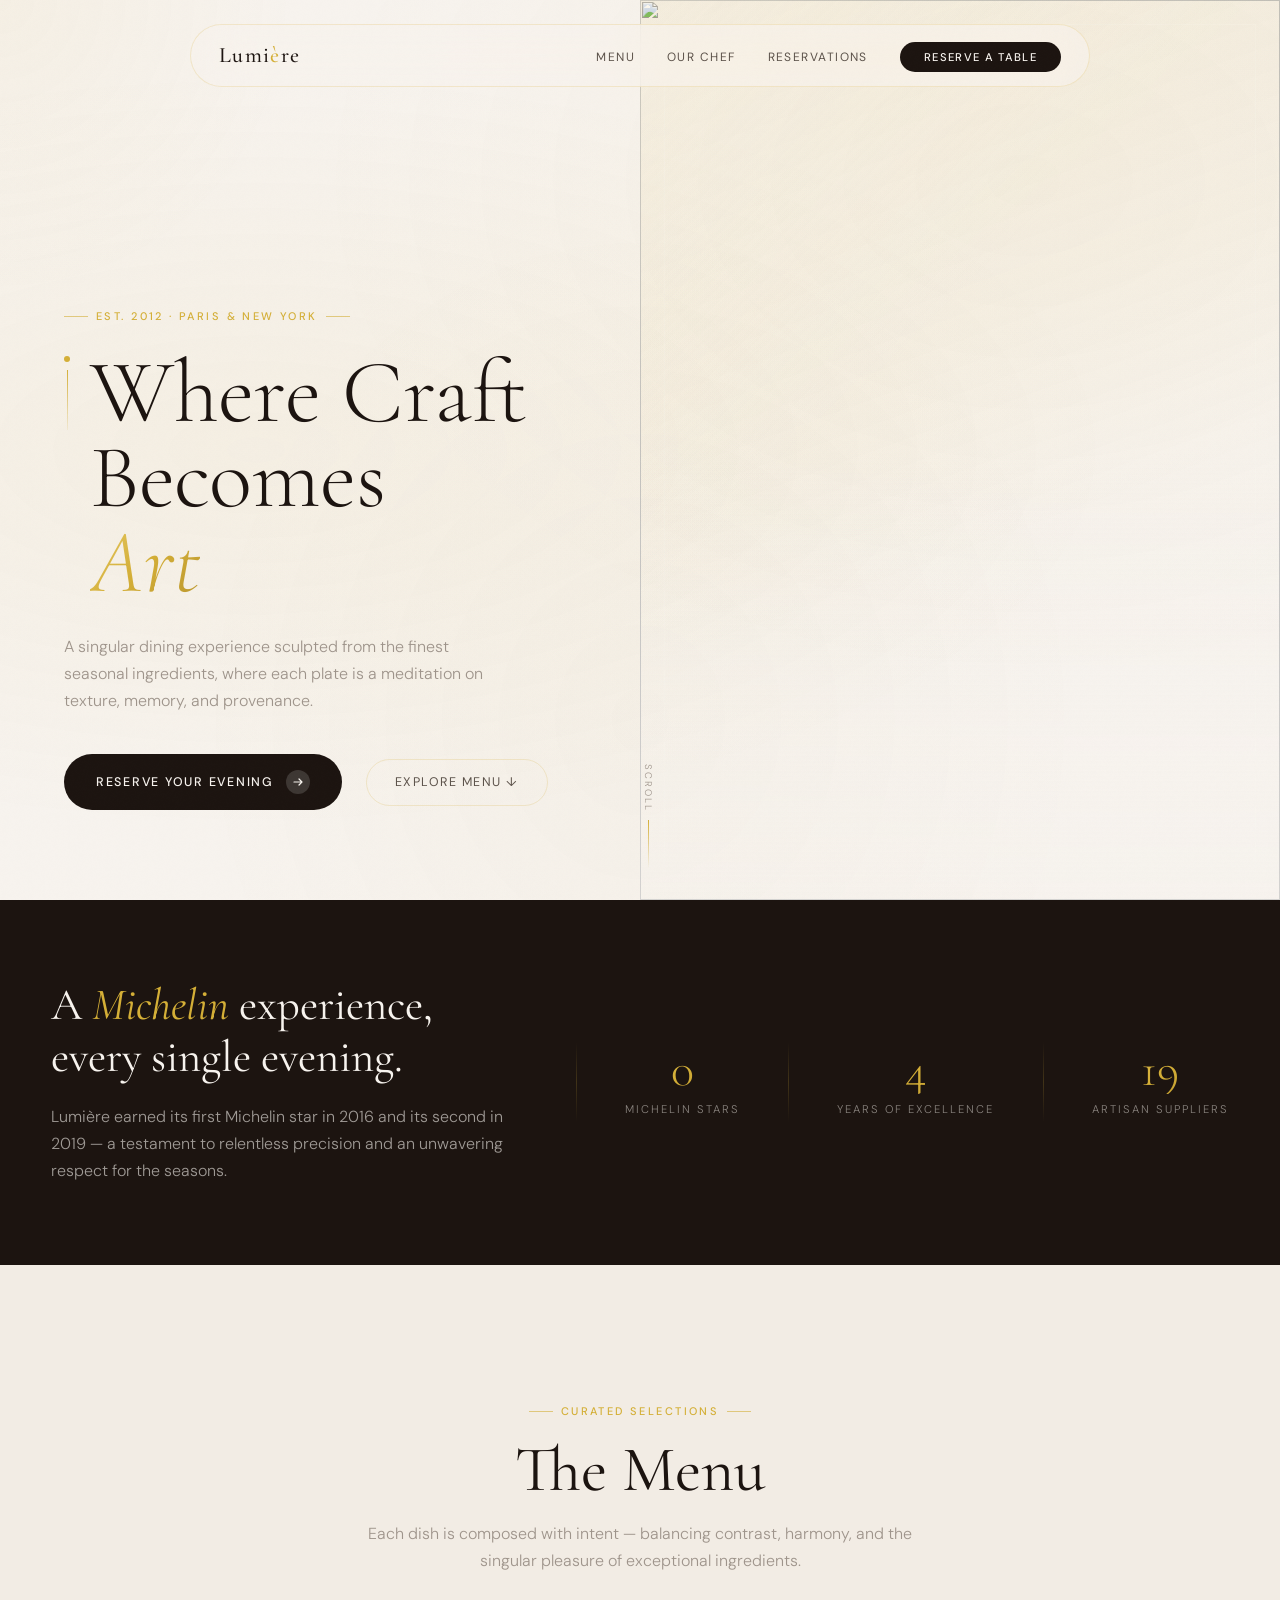
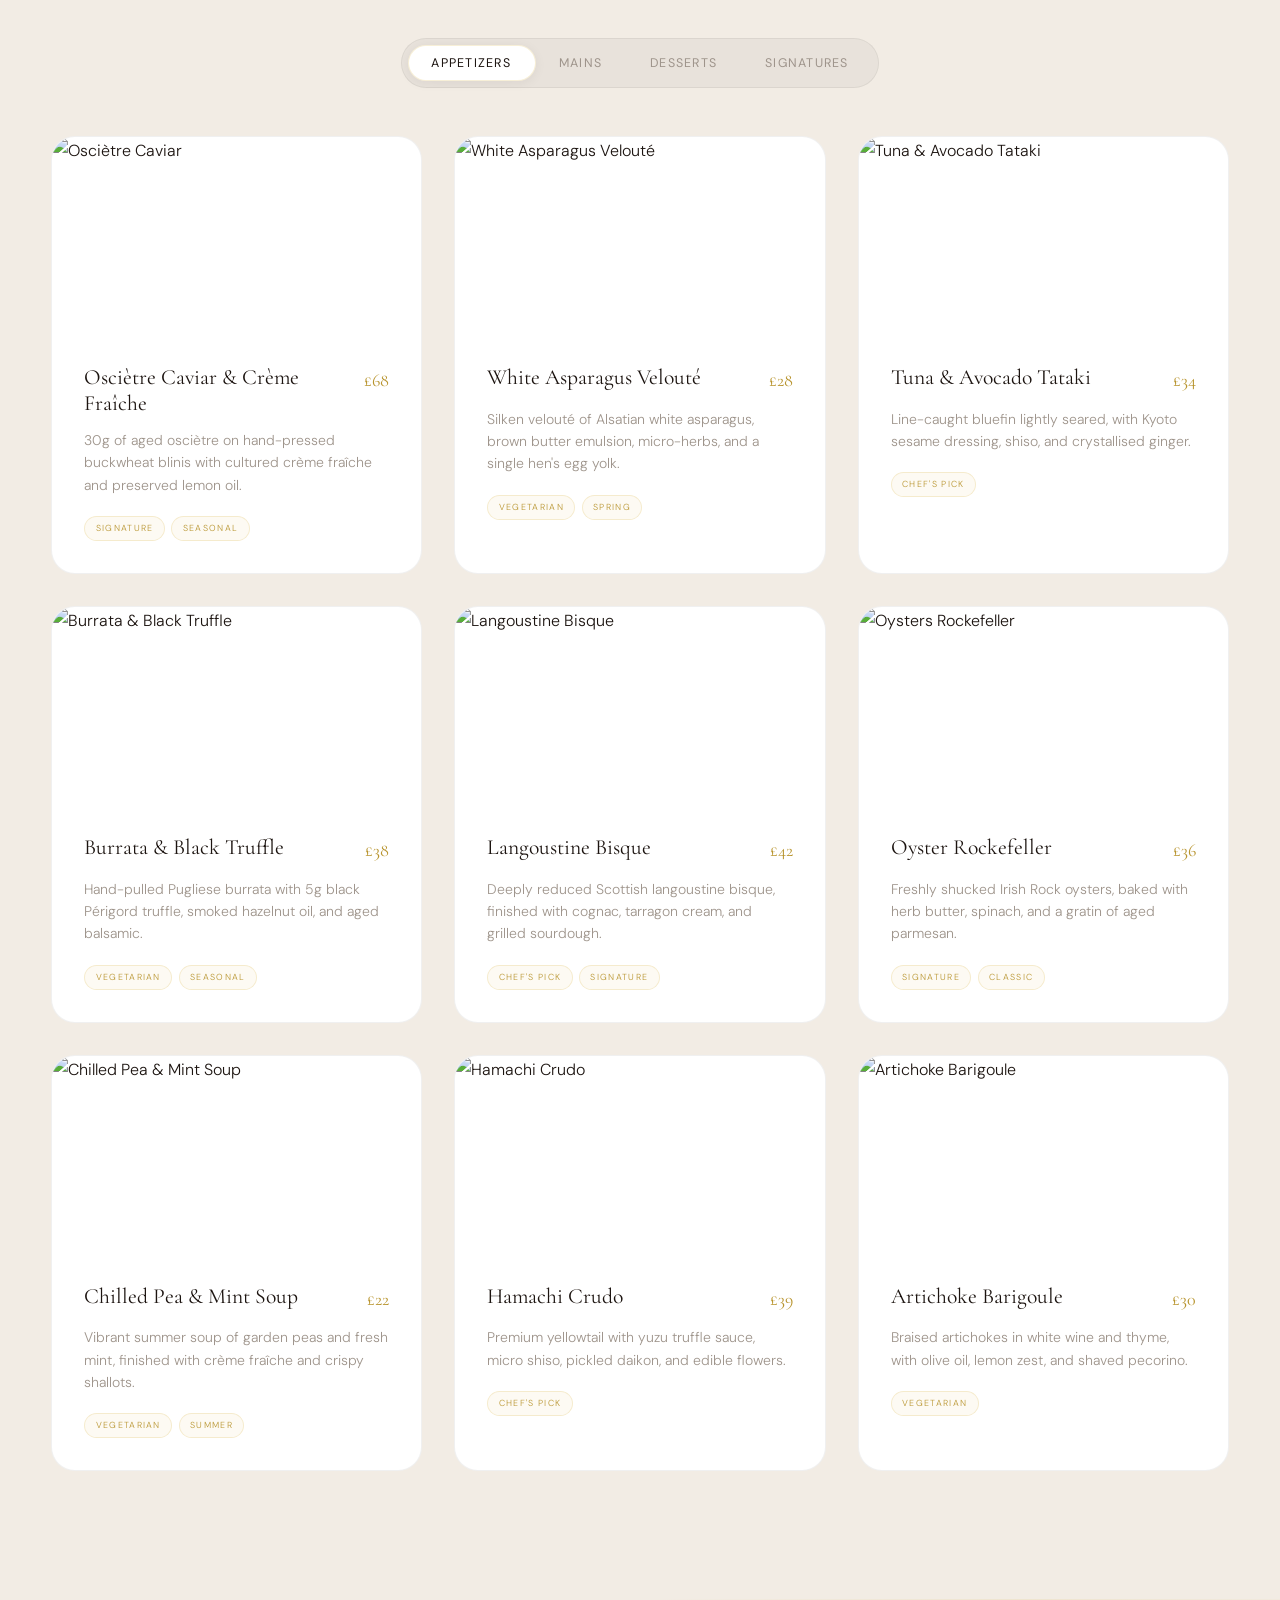
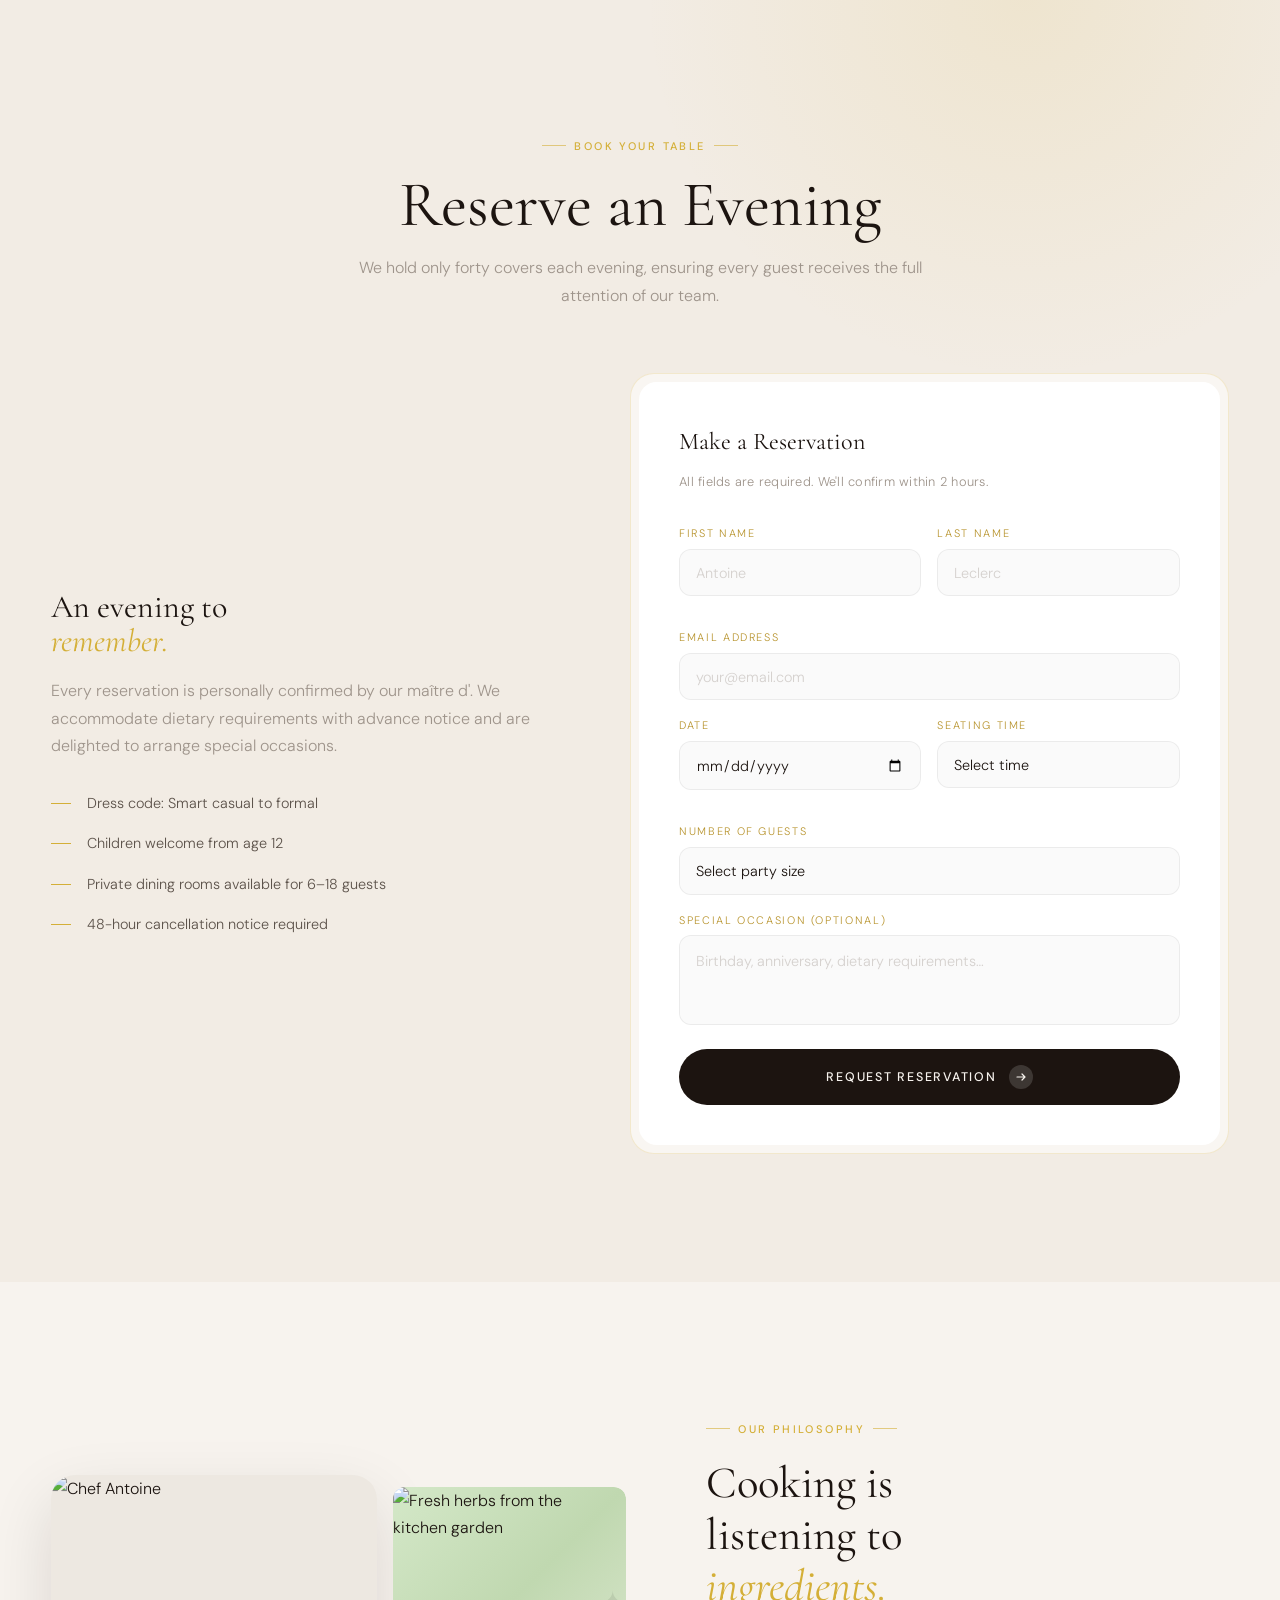
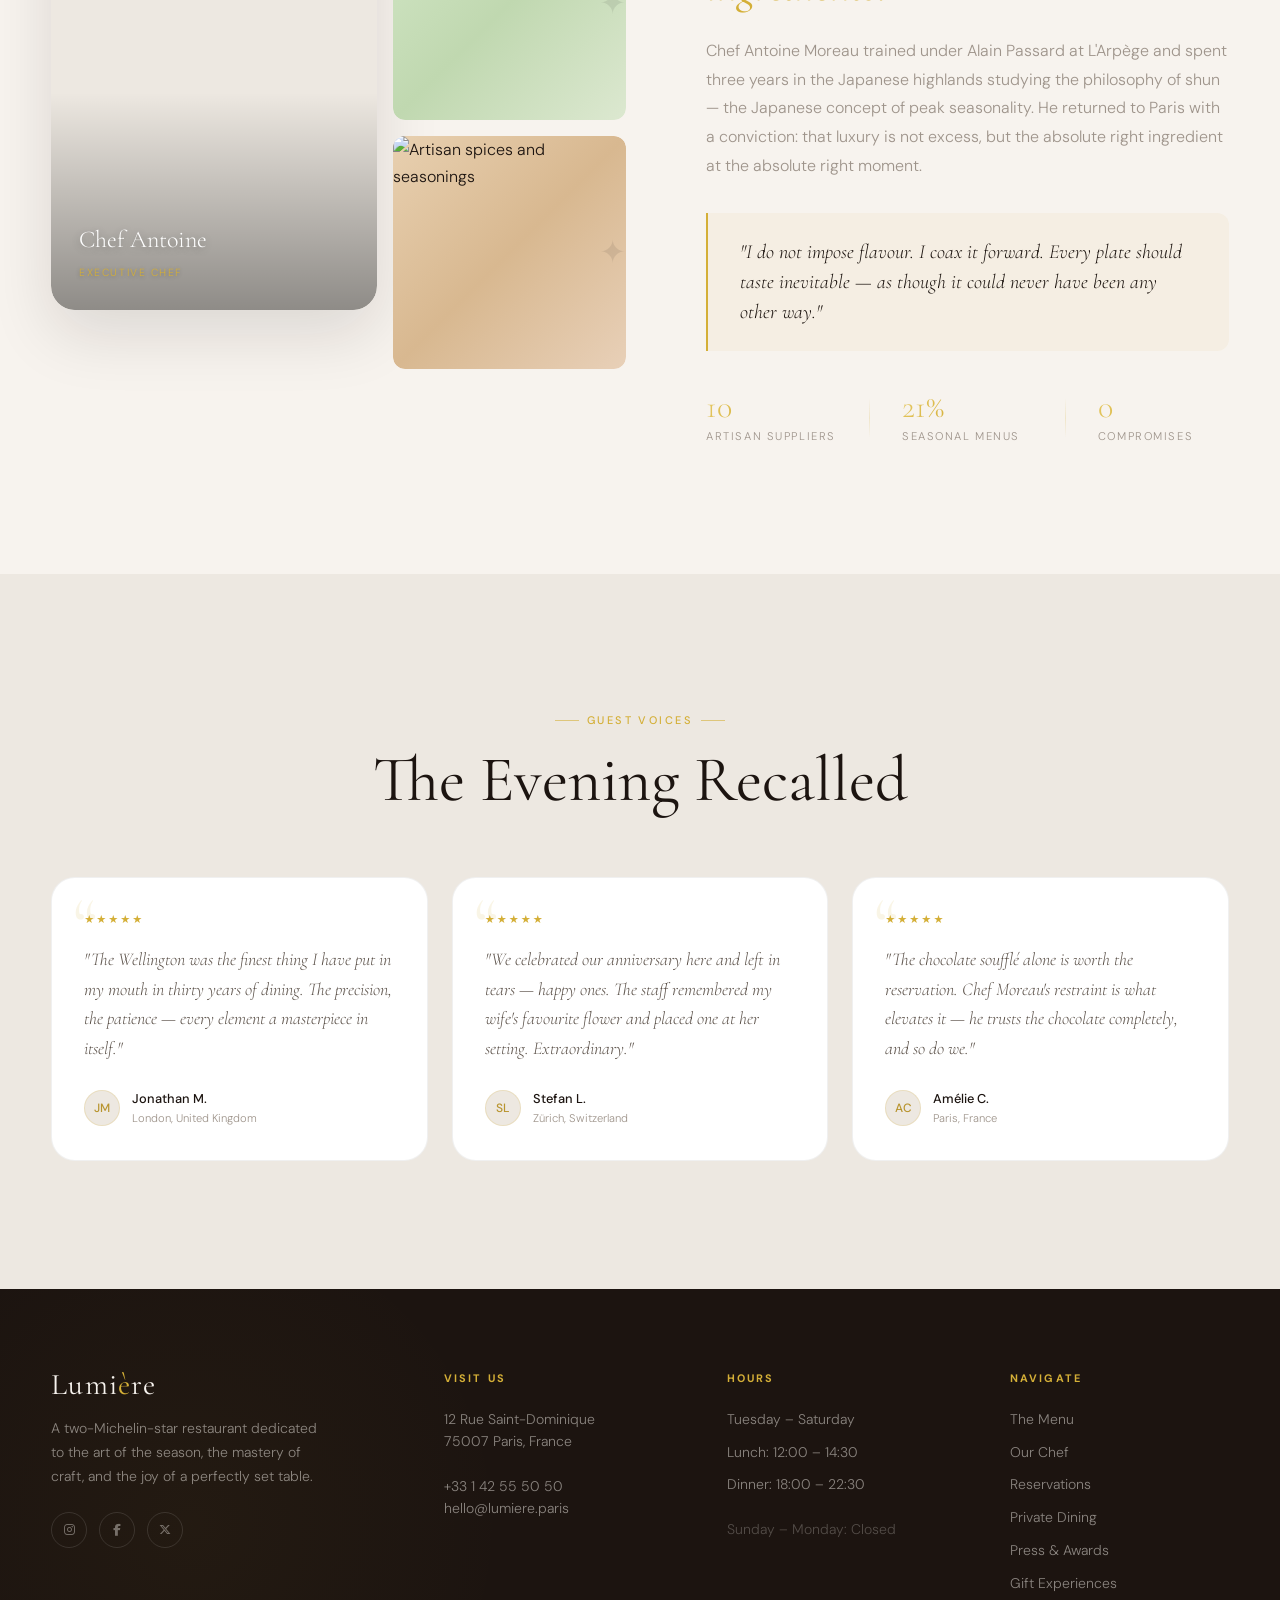
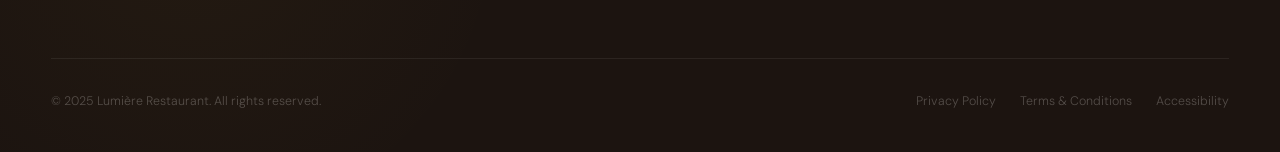
==== index.html @ ae7632e1 "Add files via upload" ====
<!DOCTYPE html>
<html lang="en">
<head>
  <meta charset="UTF-8" />
  <meta name="viewport" content="width=device-width, initial-scale=1.0" />
  <title>Lumière — Fine Dining</title>

  <!-- Google Fonts -->
  <link rel="preconnect" href="https://fonts.googleapis.com" />
  <link rel="preconnect" href="https://fonts.gstatic.com" crossorigin />
  <link href="https://fonts.googleapis.com/css2?family=Cormorant+Garamond:ital,wght@0,300;0,400;0,500;0,600;1,300;1,400;1,500&family=DM+Sans:ital,opsz,wght@0,9..40,300;0,9..40,400;0,9..40,500;1,9..40,300&display=swap" rel="stylesheet" />

  <!-- Stylesheet -->
  <link rel="stylesheet" href="style.css" />
  <link rel="stylesheet" href="https://cdnjs.cloudflare.com/ajax/libs/font-awesome/6.5.1/css/all.min.css">
</head>
<body>

  <!-- Custom Cursor -->
  <div class="cursor-dot" aria-hidden="true"></div>
  <div class="cursor-ring" aria-hidden="true"></div>

  <!-- Ambient Glow -->
  <div class="ambient-glow" aria-hidden="true">
    <div class="ambient-glow-orb" aria-hidden="true"></div>
  </div>

  <!-- ============================================================
       NAVIGATION
  ============================================================ -->
  <nav class="nav" id="nav" role="navigation" aria-label="Main navigation">
    <a href="#" class="nav-logo">Lumi<span>è</span>re</a>
    <ul class="nav-links">
      <li><a href="#menu">Menu</a></li>
      <li><a href="#chef">Our Chef</a></li>
      <li><a href="#reservation">Reservations</a></li>
      <li><a href="#reservation" class="nav-cta">Reserve a Table</a></li>
    </ul>
    <button class="nav-hamburger" id="hamburger" aria-label="Toggle menu" aria-expanded="false">
      <span></span>
      <span></span>
      <span></span>
    </button>
  </nav>

  <!-- Mobile Menu Overlay -->
  <div class="mobile-menu" id="mobileMenu" role="dialog" aria-modal="true" aria-label="Mobile navigation">
    <a href="#menu" class="mobile-menu-link">Menu</a>
    <a href="#chef" class="mobile-menu-link">Our Chef</a>
    <a href="#reservation" class="mobile-menu-link">Reservations</a>
    <a href="#" class="mobile-menu-link">Contact</a>
    <a href="#reservation" class="mobile-menu-link">Reserve →</a>
  </div>


  <!-- ============================================================
        HERO SECTION
   ============================================================ -->
  <section class="hero" aria-label="Hero — Where Craft Becomes Art">

    <div class="hero-left">
      <div class="hero-eyebrow">
        <span class="eyebrow">Est. 2012 · Paris &amp; New York</span>
      </div>

      <div class="hero-headline-group">
        <div class="hero-accent-line" aria-hidden="true">
          <span class="accent-dot"></span>
          <span class="accent-line"></span>
        </div>
        <h1 class="hero-headline serif">
          Where Craft<br>Becomes<br><em>Art</em>
        </h1>
      </div>

      <p class="hero-desc">
        A singular dining experience sculpted from the finest seasonal ingredients, where each plate is a meditation on texture, memory, and provenance.
      </p>

      <div class="hero-actions">
        <button class="btn-primary js-scroll-to" data-target="reservation">
          Reserve Your Evening
          <span class="btn-icon" aria-hidden="true">
            <svg viewBox="0 0 12 12" xmlns="http://www.w3.org/2000/svg">
              <path d="M2 6h8M7 3l3 3-3 3" stroke="currentColor" stroke-width="1.2" fill="none" stroke-linecap="round" stroke-linejoin="round"/>
            </svg>
          </span>
        </button>
        <button class="btn-ghost js-scroll-to" data-target="menu">
          Explore Menu ↓
        </button>
      </div>
    </div>

    <!-- Hero image panel -->
    <div class="hero-right" aria-hidden="true">
      <div class="hero-image-wrap">
        <img
          src="https://images.unsplash.com/photo-1514933651103-005eec06c04b?w=800&h=1000&fit=crop&auto=format"
          alt=""
          class="hero-image"
          loading="eager"
        />
        <div class="hero-image-overlay"></div>
      </div>
    </div>

    <!-- Scroll indicator -->
    <div class="hero-scroll-hint" aria-hidden="true">
      <span class="scroll-label">Scroll</span>
      <div class="scroll-line"></div>
    </div>

  </section>


  <!-- ============================================================
       ABOUT / CREDENTIALS STRIP
  ============================================================ -->
  <section class="about-strip" aria-label="Awards and credentials">
    <div class="container">
      <div class="about-strip-inner">

        <div class="about-strip-text reveal">
          <h2 class="serif">A <em>Michelin</em> experience,<br>every single evening.</h2>
          <p>Lumière earned its first Michelin star in 2016 and its second in 2019 — a testament to relentless precision and an unwavering respect for the seasons.</p>
        </div>

        <div class="about-stats" role="list">
          <div class="divider-ornament" aria-hidden="true"></div>

          <div class="stat reveal reveal-delay-1" role="listitem">
            <div class="stat-num serif">2</div>
            <div class="stat-label">Michelin Stars</div>
          </div>

          <div class="divider-ornament" aria-hidden="true"></div>

          <div class="stat reveal reveal-delay-2" role="listitem">
            <div class="stat-num serif">12</div>
            <div class="stat-label">Years of Excellence</div>
          </div>

          <div class="divider-ornament" aria-hidden="true"></div>

          <div class="stat reveal reveal-delay-3" role="listitem">
            <div class="stat-num serif">47</div>
            <div class="stat-label">Artisan Suppliers</div>
          </div>
        </div>

      </div>
    </div>
  </section>


  <!-- ============================================================
       MENU SECTION
  ============================================================ -->
  <section class="menu-section" id="menu" aria-labelledby="menu-heading">
    <div class="container">

      <div class="section-header reveal">
        <span class="eyebrow">Curated Selections</span>
        <h2 class="serif" id="menu-heading">The Menu</h2>
        <p>Each dish is composed with intent — balancing contrast, harmony, and the singular pleasure of exceptional ingredients.</p>
      </div>

      <!-- Tab Navigation -->
      <div class="menu-tabs" role="tablist" aria-label="Menu categories" id="menuTabs">
        <div class="menu-tab-indicator" id="tabIndicator" aria-hidden="true"></div>
        <button class="menu-tab active" role="tab" aria-selected="true"  aria-controls="panel-appetizers" data-panel="appetizers">Appetizers</button>
        <button class="menu-tab"        role="tab" aria-selected="false" aria-controls="panel-mains"      data-panel="mains">Mains</button>
        <button class="menu-tab"        role="tab" aria-selected="false" aria-controls="panel-desserts"   data-panel="desserts">Desserts</button>
        <button class="menu-tab"        role="tab" aria-selected="false" aria-controls="panel-drinks"     data-panel="drinks">Signatures</button>
      </div>

      <!-- Menu Panels -->
      <div class="menu-panels">

        <!-- APPETIZERS -->
        <div class="menu-panel active" id="panel-appetizers" role="tabpanel">

          <article class="menu-item">
            <div class="menu-item-image">
              <img src="https://images.unsplash.com/photo-1551218808-94e220e084d2?w=600&h=400&fit=crop&auto=format" alt="Osciètre Caviar" loading="lazy">
            </div>
            <div class="menu-item-body">
              <div class="menu-item-top">
                <h3 class="menu-item-name">Osciètre Caviar &amp; Crème Fraîche</h3>
                <span class="menu-item-price">£68</span>
              </div>
              <p class="menu-item-desc">30g of aged osciètre on hand-pressed buckwheat blinis with cultured crème fraîche and preserved lemon oil.</p>
              <div class="menu-item-tags">
                <span class="tag">Signature</span>
                <span class="tag">Seasonal</span>
              </div>
            </div>
          </article>

          <article class="menu-item">
            <div class="menu-item-image">
              <img src="https://images.unsplash.com/photo-1547592166-23ac45744acd?w=600&h=400&fit=crop&auto=format" alt="White Asparagus Velouté" loading="lazy">
            </div>
            <div class="menu-item-body">
              <div class="menu-item-top">
                <h3 class="menu-item-name">White Asparagus Velouté</h3>
                <span class="menu-item-price">£28</span>
              </div>
              <p class="menu-item-desc">Silken velouté of Alsatian white asparagus, brown butter emulsion, micro-herbs, and a single hen's egg yolk.</p>
              <div class="menu-item-tags">
                <span class="tag">Vegetarian</span>
                <span class="tag">Spring</span>
              </div>
            </div>
          </article>

          <article class="menu-item">
            <div class="menu-item-image">
              <img src="https://images.unsplash.com/photo-1579584425555-c3ce17fd4351?w=600&h=400&fit=crop&auto=format" alt="Tuna & Avocado Tataki" loading="lazy">
            </div>
            <div class="menu-item-body">
              <div class="menu-item-top">
                <h3 class="menu-item-name">Tuna &amp; Avocado Tataki</h3>
                <span class="menu-item-price">£34</span>
              </div>
              <p class="menu-item-desc">Line-caught bluefin lightly seared, with Kyoto sesame dressing, shiso, and crystallised ginger.</p>
              <div class="menu-item-tags">
                <span class="tag">Chef's Pick</span>
              </div>
            </div>
          </article>

          <article class="menu-item">
            <div class="menu-item-image">
              <img src="https://images.unsplash.com/photo-1476124369491-e7addf5db371?w=600&h=400&fit=crop&auto=format" alt="Burrata & Black Truffle" loading="lazy">
            </div>
            <div class="menu-item-body">
              <div class="menu-item-top">
                <h3 class="menu-item-name">Burrata &amp; Black Truffle</h3>
                <span class="menu-item-price">£38</span>
              </div>
              <p class="menu-item-desc">Hand-pulled Pugliese burrata with 5g black Périgord truffle, smoked hazelnut oil, and aged balsamic.</p>
              <div class="menu-item-tags">
                <span class="tag">Vegetarian</span>
                <span class="tag">Seasonal</span>
              </div>
            </div>
          </article>

          <article class="menu-item">
            <div class="menu-item-image">
              <img src="https://images.unsplash.com/photo-1565557623262-b51c2513a641?w=600&h=400&fit=crop&auto=format" alt="Langoustine Bisque" loading="lazy">
            </div>
            <div class="menu-item-body">
              <div class="menu-item-top">
                <h3 class="menu-item-name">Langoustine Bisque</h3>
                <span class="menu-item-price">£42</span>
              </div>
              <p class="menu-item-desc">Deeply reduced Scottish langoustine bisque, finished with cognac, tarragon cream, and grilled sourdough.</p>
              <div class="menu-item-tags">
                <span class="tag">Chef's Pick</span>
                <span class="tag">Signature</span>
              </div>
            </div>
          </article>

          <article class="menu-item">
            <div class="menu-item-image">
              <img src="https://images.unsplash.com/photo-1559737558-2f5a35f4523b?w=600&h=400&fit=crop&auto=format" alt="Oysters Rockefeller" loading="lazy">
            </div>
            <div class="menu-item-body">
              <div class="menu-item-top">
                <h3 class="menu-item-name">Oyster Rockefeller</h3>
                <span class="menu-item-price">£36</span>
              </div>
              <p class="menu-item-desc">Freshly shucked Irish Rock oysters, baked with herb butter, spinach, and a gratin of aged parmesan.</p>
              <div class="menu-item-tags">
                <span class="tag">Signature</span>
                <span class="tag">Classic</span>
              </div>
            </div>
          </article>

          <article class="menu-item">
            <div class="menu-item-image">
              <img src="https://images.unsplash.com/photo-1546069901-ba9599a7e63c?w=600&h=400&fit=crop&auto=format" alt="Chilled Pea & Mint Soup" loading="lazy">
            </div>
            <div class="menu-item-body">
              <div class="menu-item-top">
                <h3 class="menu-item-name">Chilled Pea &amp; Mint Soup</h3>
                <span class="menu-item-price">£22</span>
              </div>
              <p class="menu-item-desc">Vibrant summer soup of garden peas and fresh mint, finished with crème fraîche and crispy shallots.</p>
              <div class="menu-item-tags">
                <span class="tag">Vegetarian</span>
                <span class="tag">Summer</span>
              </div>
            </div>
          </article>

          <article class="menu-item">
            <div class="menu-item-image">
              <img src="https://images.unsplash.com/photo-1506368249639-73a05d6f6488?w=600&h=400&fit=crop&auto=format" alt="Hamachi Crudo" loading="lazy">
            </div>
            <div class="menu-item-body">
              <div class="menu-item-top">
                <h3 class="menu-item-name">Hamachi Crudo</h3>
                <span class="menu-item-price">£39</span>
              </div>
              <p class="menu-item-desc">Premium yellowtail with yuzu truffle sauce, micro shiso, pickled daikon, and edible flowers.</p>
              <div class="menu-item-tags">
                <span class="tag">Chef's Pick</span>
              </div>
            </div>
          </article>

          <article class="menu-item">
            <div class="menu-item-image">
              <img src="https://images.unsplash.com/photo-1512621776951-a57141f2eefd?w=600&h=400&fit=crop&auto=format" alt="Artichoke Barigoule" loading="lazy">
            </div>
            <div class="menu-item-body">
              <div class="menu-item-top">
                <h3 class="menu-item-name">Artichoke Barigoule</h3>
                <span class="menu-item-price">£30</span>
              </div>
              <p class="menu-item-desc">Braised artichokes in white wine and thyme, with olive oil, lemon zest, and shaved pecorino.</p>
              <div class="menu-item-tags">
                <span class="tag">Vegetarian</span>
              </div>
            </div>
          </article>

        </div><!-- /panel-appetizers -->

        <!-- MAINS -->
        <div class="menu-panel" id="panel-mains" role="tabpanel">

          <article class="menu-item">
            <div class="menu-item-image">
              <img src="https://images.unsplash.com/photo-1558030006-450675393462?w=600&h=400&fit=crop&auto=format" alt="Beef Wellington" loading="lazy">
            </div>
            <div class="menu-item-body">
              <div class="menu-item-top">
                <h3 class="menu-item-name">Beef Wellington for Two</h3>
                <span class="menu-item-price">£165</span>
              </div>
              <p class="menu-item-desc">28-day dry-aged Hereford beef fillet, duxelles of wild porcini, and a gossamer puff pastry crust, carved tableside.</p>
              <div class="menu-item-tags">
                <span class="tag">Signature</span>
                <span class="tag">Table-side</span>
              </div>
            </div>
          </article>

          <article class="menu-item">
            <div class="menu-item-image">
              <img src="https://images.unsplash.com/photo-1519708227418-c8fd9a32b7a2?w=600&h=400&fit=crop&auto=format" alt="Turbot en Croûte de Sel" loading="lazy">
            </div>
            <div class="menu-item-body">
              <div class="menu-item-top">
                <h3 class="menu-item-name">Turbot en Croûte de Sel</h3>
                <span class="menu-item-price">£72</span>
              </div>
              <p class="menu-item-desc">Whole Breton turbot baked in a herb salt crust, presented whole then filleted, with beurre blanc and capers.</p>
              <div class="menu-item-tags">
                <span class="tag">Table-side</span>
                <span class="tag">Seasonal</span>
              </div>
            </div>
          </article>

          <article class="menu-item">
            <div class="menu-item-image">
              <img src="https://images.unsplash.com/photo-1545247181-516773cae754?w=600&h=400&fit=crop&auto=format" alt="Duck à l'Orange" loading="lazy">
            </div>
            <div class="menu-item-body">
              <div class="menu-item-top">
                <h3 class="menu-item-name">Duck à l'Orange Revisited</h3>
                <span class="menu-item-price">£58</span>
              </div>
              <p class="menu-item-desc">Aged Gressingham duck breast, smoked blood orange reduction, Savoy cabbage confit, and duck fat pomme purée.</p>
              <div class="menu-item-tags">
                <span class="tag">Chef's Pick</span>
              </div>
            </div>
          </article>

          <article class="menu-item">
            <div class="menu-item-image">
              <img src="https://images.unsplash.com/photo-1473093295043-cdd812d0e601?w=600&h=400&fit=crop&auto=format" alt="Mushroom & Chestnut Royale" loading="lazy">
            </div>
            <div class="menu-item-body">
              <div class="menu-item-top">
                <h3 class="menu-item-name">Mushroom &amp; Chestnut Royale</h3>
                <span class="menu-item-price">£46</span>
              </div>
              <p class="menu-item-desc">A deeply umami main of roasted girolles, chestnut cream, smoked celeriac, and a black garlic jus.</p>
              <div class="menu-item-tags">
                <span class="tag">Vegan</span>
                <span class="tag">Autumn</span>
              </div>
            </div>
          </article>

          <article class="menu-item">
            <div class="menu-item-image">
              <img src="https://images.unsplash.com/photo-1529692236671-f1f6cf9683ba?w=600&h=400&fit=crop&auto=format" alt="Côte de Veau Rôtie" loading="lazy">
            </div>
            <div class="menu-item-body">
              <div class="menu-item-top">
                <h3 class="menu-item-name">Côte de Veau Rôtie</h3>
                <span class="menu-item-price">£68</span>
              </div>
              <p class="menu-item-desc">Milk-fed Normandy veal rib, bone-in, with a vivid salsa verde, roasted white asparagus, and pommes sarladaises.</p>
              <div class="menu-item-tags">
                <span class="tag">Signature</span>
              </div>
            </div>
          </article>

          <article class="menu-item">
            <div class="menu-item-image">
              <img src="https://images.unsplash.com/photo-1504674900247-0877df9cc836?w=600&h=400&fit=crop&auto=format" alt="Roasted Rack of Lamb" loading="lazy">
            </div>
            <div class="menu-item-body">
              <div class="menu-item-top">
                <h3 class="menu-item-name">Roasted Rack of Lamb</h3>
                <span class="menu-item-price">£74</span>
              </div>
              <p class="menu-item-desc">New Zealand grass-fed lamb rack with rosemary jus, gratin dauphinois, and haricots verts.</p>
              <div class="menu-item-tags">
                <span class="tag">Signature</span>
              </div>
            </div>
          </article>

          <article class="menu-item">
            <div class="menu-item-image">
              <img src="https://images.unsplash.com/photo-1534604973900-c43ab4c2e0ab?w=600&h=400&fit=crop&auto=format" alt="Sea Bass à la Plancha" loading="lazy">
            </div>
            <div class="menu-item-body">
              <div class="menu-item-top">
                <h3 class="menu-item-name">Sea Bass à la Plancha</h3>
                <span class="menu-item-price">£56</span>
              </div>
              <p class="menu-item-desc">Line-caught sea bass seared on the plancha, with saffron beurre blanc and fennel confit.</p>
              <div class="menu-item-tags">
                <span class="tag">Seasonal</span>
                <span class="tag">Chef's Pick</span>
              </div>
            </div>
          </article>

          <article class="menu-item">
            <div class="menu-item-image">
              <img src="https://images.unsplash.com/photo-1546069901-ba9599a7e63c?w=600&h=400&fit=crop&auto=format" alt="Truffle Risotto" loading="lazy">
            </div>
            <div class="menu-item-body">
              <div class="menu-item-top">
                <h3 class="menu-item-name">Truffle Risotto</h3>
                <span class="menu-item-price">£48</span>
              </div>
              <p class="menu-item-desc">Carnaroli risotto with black truffle shavings, aged parmesan, and a drizzle of aged balsamic.</p>
              <div class="menu-item-tags">
                <span class="tag">Vegetarian</span>
                <span class="tag">Seasonal</span>
              </div>
            </div>
          </article>

          <article class="menu-item">
            <div class="menu-item-image">
              <img src="https://images.unsplash.com/photo-1579871494447-9811cf80d66c?w=600&h=400&fit=crop&auto=format" alt="Wagyu Striploin" loading="lazy">
            </div>
            <div class="menu-item-body">
              <div class="menu-item-top">
                <h3 class="menu-item-name">Wagyu Striploin</h3>
                <span class="menu-item-price">£96</span>
              </div>
              <p class="menu-item-desc">A5 Japanese wagyu striploin with ponzu reduction, grilled asparagus, and yuzu kosho.</p>
              <div class="menu-item-tags">
                <span class="tag">Signature</span>
                <span class="tag">Chef's Pick</span>
              </div>
            </div>
          </article>

        </div><!-- /panel-mains -->

        <!-- DESSERTS -->
        <div class="menu-panel" id="panel-desserts" role="tabpanel">

          <article class="menu-item">
            <div class="menu-item-image">
              <img src="https://images.unsplash.com/photo-1541783245831-57d6fb0926d3?w=600&h=400&fit=crop&auto=format" alt="Valrhona Soufflé" loading="lazy">
            </div>
            <div class="menu-item-body">
              <div class="menu-item-top">
                <h3 class="menu-item-name">Valrhona Soufflé</h3>
                <span class="menu-item-price">£22</span>
              </div>
              <p class="menu-item-desc">Airy Guanaja 70% chocolate soufflé, risen to order, with a cold vanilla Chantilly poured tableside.</p>
              <div class="menu-item-tags">
                <span class="tag">Please order early</span>
              </div>
            </div>
          </article>

          <article class="menu-item">
            <div class="menu-item-image">
              <img src="https://images.unsplash.com/photo-1562007908-17c67e878c88?w=600&h=400&fit=crop&auto=format" alt="Tarte Tatin Déstructurée" loading="lazy">
            </div>
            <div class="menu-item-body">
              <div class="menu-item-top">
                <h3 class="menu-item-name">Tarte Tatin Déstructurée</h3>
                <span class="menu-item-price">£18</span>
              </div>
              <p class="menu-item-desc">Individual Reine de Reinette apple tart, caramelised in a copper pan, with Calvados ice cream and feuilletine.</p>
              <div class="menu-item-tags">
                <span class="tag">Seasonal</span>
                <span class="tag">Classic</span>
              </div>
            </div>
          </article>

          <article class="menu-item">
            <div class="menu-item-image">
              <img src="https://images.unsplash.com/photo-1470124182917-cc6e71b22ecc?w=600&h=400&fit=crop&auto=format" alt="Crème Brûlée" loading="lazy">
            </div>
            <div class="menu-item-body">
              <div class="menu-item-top">
                <h3 class="menu-item-name">Crème Brûlée Parfumée</h3>
                <span class="menu-item-price">£16</span>
              </div>
              <p class="menu-item-desc">Vanilla bean custard infused with lemon verbena, under a perfectly even caramelised sugar crust.</p>
              <div class="menu-item-tags">
                <span class="tag">Gluten-free</span>
                <span class="tag">Signature</span>
              </div>
            </div>
          </article>

          <article class="menu-item">
            <div class="menu-item-image">
              <img src="https://images.unsplash.com/photo-1509365465985-25d11c17e812?w=600&h=400&fit=crop&auto=format" alt="Mille-Feuille de Saison" loading="lazy">
            </div>
            <div class="menu-item-body">
              <div class="menu-item-top">
                <h3 class="menu-item-name">Mille-Feuille de Saison</h3>
                <span class="menu-item-price">£20</span>
              </div>
              <p class="menu-item-desc">Inverse puff pastry layered with seasonal fruit compote and diplomat cream, assembled to order.</p>
              <div class="menu-item-tags">
                <span class="tag">Chef's Pick</span>
              </div>
            </div>
          </article>

          <article class="menu-item">
            <div class="menu-item-image">
              <img src="https://images.unsplash.com/photo-1452195100486-9cc805987862?w=600&h=400&fit=crop&auto=format" alt="Fromage Selection" loading="lazy">
            </div>
            <div class="menu-item-body">
              <div class="menu-item-top">
                <h3 class="menu-item-name">Fromage Affiné Selection</h3>
                <span class="menu-item-price">£26</span>
              </div>
              <p class="menu-item-desc">A curated board of five aged cheeses from our cave, with house-made accompaniments and walnut bread.</p>
              <div class="menu-item-tags">
                <span class="tag">Vegetarian</span>
              </div>
            </div>
          </article>

          <article class="menu-item">
            <div class="menu-item-image">
              <img src="https://images.unsplash.com/photo-1551024601-bec78aea704b?w=600&h=400&fit=crop&auto=format" alt="Lemon & Basil Sorbet" loading="lazy">
            </div>
            <div class="menu-item-body">
              <div class="menu-item-top">
                <h3 class="menu-item-name">Lemon &amp; Basil Sorbet</h3>
                <span class="menu-item-price">£14</span>
              </div>
              <p class="menu-item-desc">House-made lemon and basil sorbet served with vodka-melon pearls and a tuile biscuit.</p>
              <div class="menu-item-tags">
                <span class="tag">Gluten-free</span>
                <span class="tag">Summer</span>
              </div>
            </div>
          </article>

          <article class="menu-item">
            <div class="menu-item-image">
              <img src="https://images.unsplash.com/photo-1606313564200-e75d5e30476c?w=600&h=400&fit=crop&auto=format" alt="Dark Chocolate Tart" loading="lazy">
            </div>
            <div class="menu-item-body">
              <div class="menu-item-top">
                <h3 class="menu-item-name">Dark Chocolate &amp; Sea Salt Tart</h3>
                <span class="menu-item-price">£18</span>
              </div>
              <p class="menu-item-desc">Intense bitter chocolate tart with fleur de sel, crème anglaise, and caramelised hazelnuts.</p>
              <div class="menu-item-tags">
                <span class="tag">Signature</span>
              </div>
            </div>
          </article>

          <article class="menu-item">
            <div class="menu-item-image">
              <img src="https://images.unsplash.com/photo-1516559828984-fb3b99548b21?w=600&h=400&fit=crop&auto=format" alt="Poached Pear" loading="lazy">
            </div>
            <div class="menu-item-body">
              <div class="menu-item-top">
                <h3 class="menu-item-name">Poached Pear Belle Hélène</h3>
                <span class="menu-item-price">£19</span>
              </div>
              <p class="menu-item-desc">Vanilla-poached Conference pear with warm chocolate sauce, vanilla ice cream, and candied almonds.</p>
              <div class="menu-item-tags">
                <span class="tag">Classic</span>
              </div>
            </div>
          </article>

          <article class="menu-item">
            <div class="menu-item-image">
              <img src="https://images.unsplash.com/photo-1488477181946-6428a0291777?w=600&h=400&fit=crop&auto=format" alt="Raspberry Panna Cotta" loading="lazy">
            </div>
            <div class="menu-item-body">
              <div class="menu-item-top">
                <h3 class="menu-item-name">Raspberry &amp; Rose Panna Cotta</h3>
                <span class="menu-item-price">£16</span>
              </div>
              <p class="menu-item-desc">Silky panna cotta with raspberry gel, rose-scented cream, and fresh edible petals.</p>
              <div class="menu-item-tags">
                <span class="tag">Gluten-free</span>
                <span class="tag">Chef's Pick</span>
              </div>
            </div>
          </article>

        </div><!-- /panel-desserts -->

        <!-- SIGNATURE DRINKS -->
        <div class="menu-panel" id="panel-drinks" role="tabpanel">

          <article class="menu-item">
            <div class="menu-item-image">
              <img src="https://images.unsplash.com/photo-1569529465841-dfecdab7503b?w=600&h=400&fit=crop&auto=format" alt="Champagne Brut Reserve" loading="lazy">
            </div>
            <div class="menu-item-body">
              <div class="menu-item-top">
                <h3 class="menu-item-name">Champagne Brut Reserve</h3>
                <span class="menu-item-price">£28 / glass</span>
              </div>
              <p class="menu-item-desc">House Billecart-Salmon by the glass — crisp, precise, and the perfect overture to any evening.</p>
              <div class="menu-item-tags">
                <span class="tag">Cellar Selection</span>
              </div>
            </div>
          </article>

          <article class="menu-item">
            <div class="menu-item-image">
              <img src="https://images.unsplash.com/photo-1470337458703-46ad1756a187?w=600&h=400&fit=crop&auto=format" alt="Saffron Old Fashioned" loading="lazy">
            </div>
            <div class="menu-item-body">
              <div class="menu-item-top">
                <h3 class="menu-item-name">Saffron Old Fashioned</h3>
                <span class="menu-item-price">£24</span>
              </div>
              <p class="menu-item-desc">Bourbon infused with Kashmiri saffron, house-made demerara syrup, Angostura, and a flamed orange zest.</p>
              <div class="menu-item-tags">
                <span class="tag">Chef's Pick</span>
                <span class="tag">Signature</span>
              </div>
            </div>
          </article>

          <article class="menu-item">
            <div class="menu-item-image">
              <img src="https://images.unsplash.com/photo-1544145945-f90425340c7e?w=600&h=400&fit=crop&auto=format" alt="Rosé Water Kefir" loading="lazy">
            </div>
            <div class="menu-item-body">
              <div class="menu-item-top">
                <h3 class="menu-item-name">Rosé Water Kefir</h3>
                <span class="menu-item-price">£12</span>
              </div>
              <p class="menu-item-desc">House-fermented rose petal kefir, lightly effervescent, with Himalayan raspberry and lychee essence.</p>
              <div class="menu-item-tags">
                <span class="tag">Non-alcoholic</span>
              </div>
            </div>
          </article>

          <article class="menu-item">
            <div class="menu-item-image">
              <img src="https://images.unsplash.com/photo-1510812431401-41d2bd2722f3?w=600&h=400&fit=crop&auto=format" alt="Côtes du Rhône Blanc" loading="lazy">
            </div>
            <div class="menu-item-body">
              <div class="menu-item-top">
                <h3 class="menu-item-name">Côtes du Rhône Blanc</h3>
                <span class="menu-item-price">£16 / glass</span>
              </div>
              <p class="menu-item-desc">Domaine de la Mordorée La Dame Rousse — complex, mineral, with notes of white peach and garrigue.</p>
              <div class="menu-item-tags">
                <span class="tag">Cellar Selection</span>
                <span class="tag">Sommelier's Choice</span>
              </div>
            </div>
          </article>

          <article class="menu-item">
            <div class="menu-item-image">
              <img src="https://images.unsplash.com/photo-1461023058943-07fcbe16d735?w=600&h=400&fit=crop&auto=format" alt="Noir & Or Espresso" loading="lazy">
            </div>
            <div class="menu-item-body">
              <div class="menu-item-top">
                <h3 class="menu-item-name">Noir &amp; Or Espresso</h3>
                <span class="menu-item-price">£14</span>
              </div>
              <p class="menu-item-desc">A theatrical double espresso cocktail with Kahlúa, Giffard crème de cacao, and a 24-carat gold dust finish.</p>
              <div class="menu-item-tags">
                <span class="tag">Signature</span>
              </div>
            </div>
          </article>

          <article class="menu-item">
            <div class="menu-item-image">
              <img src="https://images.unsplash.com/photo-1495474472287-4d71bcdd2085?w=600&h=400&fit=crop&auto=format" alt="Lavender Bee's Knees" loading="lazy">
            </div>
            <div class="menu-item-body">
              <div class="menu-item-top">
                <h3 class="menu-item-name">Lavender Bee's Knees</h3>
                <span class="menu-item-price">£20</span>
              </div>
              <p class="menu-item-desc">Gin, lavender-infused honey, fresh lemon juice, and edible flowers — shaken over ice.</p>
              <div class="menu-item-tags">
                <span class="tag">House Original</span>
              </div>
            </div>
          </article>

          <article class="menu-item">
            <div class="menu-item-image">
              <img src="https://images.unsplash.com/photo-1536256263959-770b48d82b0a?w=600&h=400&fit=crop&auto=format" alt="Matcha White Russian" loading="lazy">
            </div>
            <div class="menu-item-body">
              <div class="menu-item-top">
                <h3 class="menu-item-name">Matcha White Russian</h3>
                <span class="menu-item-price">£22</span>
              </div>
              <p class="menu-item-desc">Vodka, Kahlúa, matcha-infused cream, and a delicate dusting of ceremonial matcha powder.</p>
              <div class="menu-item-tags">
                <span class="tag">Signature</span>
              </div>
            </div>
          </article>

          <article class="menu-item">
            <div class="menu-item-image">
              <img src="https://images.unsplash.com/photo-1442512595331-e89e73853f31?w=600&h=400&fit=crop&auto=format" alt="Smoked Maple Old Fashioned" loading="lazy">
            </div>
            <div class="menu-item-body">
              <div class="menu-item-top">
                <h3 class="menu-item-name">Smoked Maple Old Fashioned</h3>
                <span class="menu-item-price">£24</span>
              </div>
              <p class="menu-item-desc">Bourbon, smoked maple syrup, orange bitters, and a tableside flamed rosemary sprig.</p>
              <div class="menu-item-tags">
                <span class="tag">Chef's Pick</span>
                <span class="tag">Table-side</span>
              </div>
            </div>
          </article>

          <article class="menu-item">
            <div class="menu-item-image">
              <img src="https://images.unsplash.com/photo-1488477181946-6428a0291777?w=600&h=400&fit=crop&auto=format" alt="Hibiscus Cooler" loading="lazy">
            </div>
            <div class="menu-item-body">
              <div class="menu-item-top">
                <h3 class="menu-item-name">Hibiscus Cooler</h3>
                <span class="menu-item-price">£14</span>
              </div>
              <p class="menu-item-desc">House-brewed hibiscus tea with fresh lime, agave nectar, and a splash of sparkling water.</p>
              <div class="menu-item-tags">
                <span class="tag">Non-alcoholic</span>
                <span class="tag">House Original</span>
              </div>
            </div>
          </article>

        </div><!-- /panel-drinks -->

      </div><!-- /menu-panels -->
    </div><!-- /container -->
  </section>


  <!-- ============================================================
       RESERVATION SECTION
  ============================================================ -->
  <section class="reservation-section" id="reservation" aria-labelledby="reservation-heading">
    <div class="container">

      <div class="section-header reveal">
        <span class="eyebrow">Book Your Table</span>
        <h2 class="serif" id="reservation-heading">Reserve an Evening</h2>
        <p>We hold only forty covers each evening, ensuring every guest receives the full attention of our team.</p>
      </div>

      <div class="reservation-layout">

        <!-- Info Column -->
        <div class="reservation-info reveal">
          <h3 class="serif">An evening to<br><em>remember.</em></h3>
          <p>Every reservation is personally confirmed by our maître d'. We accommodate dietary requirements with advance notice and are delighted to arrange special occasions.</p>
          <ul class="info-list">
            <li>Dress code: Smart casual to formal</li>
            <li>Children welcome from age 12</li>
            <li>Private dining rooms available for 6–18 guests</li>
            <li>48-hour cancellation notice required</li>
          </ul>
        </div>

        <!-- Form — Double-Bezel Shell -->
        <div class="form-shell reveal reveal-delay-2">
          <div class="form-inner">
            <h4 class="form-title serif">Make a Reservation</h4>
            <p class="form-subtitle">All fields are required. We'll confirm within 2 hours.</p>

            <form id="reservationForm" novalidate>

              <div class="form-row">
                <div class="form-group">
                  <label class="form-label" for="firstName">First Name</label>
                  <input class="form-input" type="text" id="firstName" name="firstName" placeholder="Antoine" autocomplete="given-name" required />
                </div>
                <div class="form-group">
                  <label class="form-label" for="lastName">Last Name</label>
                  <input class="form-input" type="text" id="lastName" name="lastName" placeholder="Leclerc" autocomplete="family-name" required />
                </div>
              </div>

              <div class="form-group">
                <label class="form-label" for="email">Email Address</label>
                <input class="form-input" type="email" id="email" name="email" placeholder="your@email.com" autocomplete="email" required />
              </div>

              <div class="form-row">
                <div class="form-group">
                  <label class="form-label" for="date">Date</label>
                  <input class="form-input" type="date" id="date" name="date" required />
                </div>
                <div class="form-group">
                  <label class="form-label" for="time">Seating Time</label>
                  <select class="form-input" id="time" name="time" required>
                    <option value="" disabled selected>Select time</option>
                    <option>18:00 — Early Seating</option>
                    <option>18:30</option>
                    <option>19:00</option>
                    <option>19:30</option>
                    <option>20:00 — Prime Seating</option>
                    <option>20:30</option>
                    <option>21:00</option>
                    <option>21:30 — Late Seating</option>
                  </select>
                </div>
              </div>

              <div class="form-group">
                <label class="form-label" for="guests">Number of Guests</label>
                <select class="form-input" id="guests" name="guests" required>
                  <option value="" disabled selected>Select party size</option>
                  <option>1 guest</option>
                  <option>2 guests</option>
                  <option>3 guests</option>
                  <option>4 guests</option>
                  <option>5 guests</option>
                  <option>6 guests</option>
                  <option>7–10 guests (private dining)</option>
                  <option>11–18 guests (exclusive hire)</option>
                </select>
              </div>

              <div class="form-group">
                <label class="form-label" for="occasion">Special Occasion (optional)</label>
                <textarea class="form-input form-textarea" id="occasion" name="occasion" placeholder="Birthday, anniversary, dietary requirements…"></textarea>
              </div>

              <div class="form-submit">
                <button type="submit" class="btn-primary">
                  Request Reservation
                  <span class="btn-icon" aria-hidden="true">
                    <svg viewBox="0 0 12 12" xmlns="http://www.w3.org/2000/svg">
                      <path d="M2 6h8M7 3l3 3-3 3" stroke="currentColor" stroke-width="1.2" fill="none" stroke-linecap="round" stroke-linejoin="round"/>
                    </svg>
                  </span>
                </button>
              </div>

            </form>

            <!-- Success State (shown after submission) -->
            <div class="form-success" id="formSuccess" role="status" aria-live="polite">
              <div class="form-success-icon" aria-hidden="true">✦</div>
              <h4 class="serif form-success-title">Reservation Requested</h4>
              <p class="form-success-body">Thank you. Our maître d' will confirm your table within 2 hours. We look forward to welcoming you.</p>
            </div>

          </div><!-- /form-inner -->
        </div><!-- /form-shell -->

      </div><!-- /reservation-layout -->
    </div><!-- /container -->
  </section>


  <!-- ============================================================
       CHEF'S STORY / PHILOSOPHY SECTION
  ============================================================ -->
  <section class="chef-section" id="chef" aria-labelledby="chef-heading">
    <div class="container">
      <div class="chef-grid">

        <!-- Image Grid -->
        <div class="chef-image-area reveal">

          <div class="chef-img-main" role="img" aria-label="Executive Chef Antoine Moreau">
            <img src="img/chef1.jpg" alt="Chef Antoine">
            <div class="chef-name-overlay">
              <span class="chef-name">Chef Antoine</span>
              <span class="chef-title">Executive Chef</span>
            </div>
          </div>

          <div class="chef-img-secondary">
            <div class="img-frame img-frame-herb" role="img" aria-label="Fresh herbs from the kitchen garden">
              <img src="img/chef2.jpg" alt="Fresh herbs from the kitchen garden">
            </div>
          </div>

          <div class="chef-img-secondary">
            <div class="img-frame img-frame-spice" role="img" aria-label="Artisan spices and seasonings">
              <img src="img/chef3.jpg" alt="Artisan spices and seasonings">
            </div>
          </div>

        </div>

        <!-- Text Content -->
        <div class="chef-content">
          <span class="eyebrow reveal">Our Philosophy</span>
          <h2 class="serif reveal reveal-delay-1" id="chef-heading">
            Cooking is<br>listening to<br><em>ingredients.</em>
          </h2>

          <p class="reveal reveal-delay-2">
            Chef Antoine Moreau trained under Alain Passard at L'Arpège and spent three years in the Japanese highlands studying the philosophy of shun — the Japanese concept of peak seasonality. He returned to Paris with a conviction: that luxury is not excess, but the absolute right ingredient at the absolute right moment.
          </p>

          <blockquote class="chef-quote reveal reveal-delay-2">
            "I do not impose flavour. I coax it forward. Every plate should taste inevitable — as though it could never have been any other way."
          </blockquote>

          <div class="chef-philosophy reveal reveal-delay-3" role="list">

            <div class="philosophy-item" role="listitem">
              <div class="philosophy-num serif">47</div>
              <div class="philosophy-label">Artisan suppliers</div>
            </div>

            <div class="divider-ornament divider-ornament--sm" aria-hidden="true"></div>

            <div class="philosophy-item" role="listitem">
              <div class="philosophy-num serif">100%</div>
              <div class="philosophy-label">Seasonal menus</div>
            </div>

            <div class="divider-ornament divider-ornament--sm" aria-hidden="true"></div>

            <div class="philosophy-item" role="listitem">
              <div class="philosophy-num serif">0</div>
              <div class="philosophy-label">Compromises</div>
            </div>

          </div>
        </div><!-- /chef-content -->

      </div><!-- /chef-grid -->
    </div><!-- /container -->
  </section>


  <!-- ============================================================
       TESTIMONIALS SECTION
  ============================================================ -->
  <section class="testimonials-section" aria-labelledby="testimonials-heading">
    <div class="container">

      <div class="section-header reveal">
        <span class="eyebrow">Guest Voices</span>
        <h2 class="serif" id="testimonials-heading">The Evening Recalled</h2>
      </div>

      <div class="testimonials-grid">

        <article class="testimonial-card reveal">
          <div class="star-row" aria-label="5 out of 5 stars">
            <span class="star" aria-hidden="true">★</span>
            <span class="star" aria-hidden="true">★</span>
            <span class="star" aria-hidden="true">★</span>
            <span class="star" aria-hidden="true">★</span>
            <span class="star" aria-hidden="true">★</span>
          </div>
          <p class="testimonial-text">"The Wellington was the finest thing I have put in my mouth in thirty years of dining. The precision, the patience — every element a masterpiece in itself."</p>
          <div class="testimonial-author">
            <div class="author-avatar" aria-hidden="true">JM</div>
            <div>
              <div class="author-name">Jonathan M.</div>
              <div class="author-title">London, United Kingdom</div>
            </div>
          </div>
        </article>

        <article class="testimonial-card reveal reveal-delay-1">
          <div class="star-row" aria-label="5 out of 5 stars">
            <span class="star" aria-hidden="true">★</span>
            <span class="star" aria-hidden="true">★</span>
            <span class="star" aria-hidden="true">★</span>
            <span class="star" aria-hidden="true">★</span>
            <span class="star" aria-hidden="true">★</span>
          </div>
          <p class="testimonial-text">"We celebrated our anniversary here and left in tears — happy ones. The staff remembered my wife's favourite flower and placed one at her setting. Extraordinary."</p>
          <div class="testimonial-author">
            <div class="author-avatar" aria-hidden="true">SL</div>
            <div>
              <div class="author-name">Stefan L.</div>
              <div class="author-title">Zürich, Switzerland</div>
            </div>
          </div>
        </article>

        <article class="testimonial-card reveal reveal-delay-2">
          <div class="star-row" aria-label="5 out of 5 stars">
            <span class="star" aria-hidden="true">★</span>
            <span class="star" aria-hidden="true">★</span>
            <span class="star" aria-hidden="true">★</span>
            <span class="star" aria-hidden="true">★</span>
            <span class="star" aria-hidden="true">★</span>
          </div>
          <p class="testimonial-text">"The chocolate soufflé alone is worth the reservation. Chef Moreau's restraint is what elevates it — he trusts the chocolate completely, and so do we."</p>
          <div class="testimonial-author">
            <div class="author-avatar" aria-hidden="true">AC</div>
            <div>
              <div class="author-name">Amélie C.</div>
              <div class="author-title">Paris, France</div>
            </div>
          </div>
        </article>

      </div><!-- /testimonials-grid -->
    </div><!-- /container -->
  </section>


  <!-- ============================================================
       FOOTER
  ============================================================ -->
  <footer class="footer" role="contentinfo">
    <div class="container">

      <div class="footer-grid">

        <div class="footer-brand">
          <h3>Lumi<span>è</span>re</h3>
          <p>A two-Michelin-star restaurant dedicated to the art of the season, the mastery of craft, and the joy of a perfectly set table.</p>
          <div class="footer-social" aria-label="Social media links">
            <a href="#" class="social-link" aria-label="Follow us on Instagram">
              <i class="fa-brands fa-instagram"></i>
            </a>
            <a href="#" class="social-link" aria-label="Follow us on Facebook">
              <i class="fa-brands fa-facebook-f"></i>
            </a>
            <a href="#" class="social-link" aria-label="Follow us on X (Twitter)">
              <i class="fa-brands fa-x-twitter"></i>
            </a>
          </div>
        </div>

        <div class="footer-col">
          <h4>Visit Us</h4>
          <address>
            12 Rue Saint-Dominique<br>
            75007 Paris, France<br><br>
            <a href="tel:+33142555050">+33 1 42 55 50 50</a><br>
            <a href="mailto:hello@lumiere.paris">hello@lumiere.paris</a>
          </address>
        </div>

        <div class="footer-col">
          <h4>Hours</h4>
          <ul>
            <li>Tuesday – Saturday</li>
            <li>Lunch: 12:00 – 14:30</li>
            <li>Dinner: 18:00 – 22:30</li>
            <li class="footer-closed">Sunday – Monday: Closed</li>
          </ul>
        </div>

        <div class="footer-col">
          <h4>Navigate</h4>
          <ul>
            <li><a href="#menu">The Menu</a></li>
            <li><a href="#chef">Our Chef</a></li>
            <li><a href="#reservation">Reservations</a></li>
            <li><a href="#">Private Dining</a></li>
            <li><a href="#">Press &amp; Awards</a></li>
            <li><a href="#">Gift Experiences</a></li>
          </ul>
        </div>

      </div><!-- /footer-grid -->

      <div class="footer-bottom">
        <p>© 2025 Lumière Restaurant. All rights reserved.</p>
        <div class="footer-bottom-links">
          <a href="#">Privacy Policy</a>
          <a href="#">Terms &amp; Conditions</a>
          <a href="#">Accessibility</a>
        </div>
      </div>

    </div><!-- /container -->
  </footer>


  <!-- JavaScript — deferred for performance -->
  <script src="script.js" defer></script>

</body>
</html>
---- style.css ----
/* ================================================================
   LUMIÈRE — FINE DINING
   style.css — 2026 Luxury Light Edition
   ================================================================ */

/* ================================================================
   1. CSS CUSTOM PROPERTIES — DESIGN TOKENS
   ================================================================ */
:root {
  --bg-primary:      #f7f3ee;
  --bg-warm:         #f2ece4;
  --bg-surface:      #ede8e1;
  --bg-card:         #ffffff;
  --bg-elevated:     #faf7f3;

  --text-primary:    #1c1410;
  --text-secondary:  #5c524a;
  --text-muted:      #9e948b;

  --gold:            #d4af37;
  --gold-lt:         #e8cc6a;
  --gold-deep:       #b8942e;
  --gold-glow:       rgba(212, 175, 55, 0.12);
  --gold-glass:      rgba(212, 175, 55, 0.06);

  --border-gold:     rgba(212, 175, 55, 0.2);
  --border-subtle:   rgba(0, 0, 0, 0.06);
  --shadow-card:     rgba(28, 20, 16, 0.06);

  --ease-out:      cubic-bezier(0.16, 1, 0.3, 1);
  --ease-inout:    cubic-bezier(0.77, 0, 0.175, 1);
  --ease-spring:   cubic-bezier(0.34, 1.56, 0.64, 1);
  --ease-smooth:   cubic-bezier(0.22, 1, 0.36, 1);

  --section-pad: clamp(5rem, 10vw, 9rem);
  --container:   min(92vw, 1280px);

  --radius-card: 1.5rem;
  --radius-sm:   0.75rem;
  --radius-pill: 100px;
}


/* ================================================================
   2. RESET & BASE
   ================================================================ */
*, *::before, *::after {
  box-sizing: border-box;
  margin: 0;
  padding: 0;
}

html {
  scroll-behavior: smooth;
  font-size: 16px;
}

body {
  background: var(--bg-primary);
  color: var(--text-primary);
  font-family: 'DM Sans', system-ui, sans-serif;
  font-weight: 300;
  line-height: 1.7;
  overflow-x: hidden;
  -webkit-font-smoothing: antialiased;
  -moz-osx-font-smoothing: grayscale;
}

::selection {
  background: var(--gold);
  color: #fff;
}

img {
  display: block;
  width: 100%;
}

a {
  color: inherit;
  text-decoration: none;
}

address {
  font-style: normal;
}

::-webkit-scrollbar { width: 8px; }
::-webkit-scrollbar-track { background: var(--bg-surface); }
::-webkit-scrollbar-thumb {
  background: var(--gold-deep);
  border-radius: 100px;
}
::-webkit-scrollbar-thumb:hover { background: var(--gold); }


/* ================================================================
   3. GRAIN OVERLAY — Subtle paper texture
   ================================================================ */
body::before {
  content: '';
  position: fixed;
  inset: 0;
  z-index: 10000;
  pointer-events: none;
  background-image: url("data:image/svg+xml,%3Csvg viewBox='0 0 512 512' xmlns='http://www.w3.org/2000/svg'%3E%3Cfilter id='noise'%3E%3CfeTurbulence type='fractalNoise' baseFrequency='0.75' numOctaves='4' stitchTiles='stitch'/%3E%3C/filter%3E%3Crect width='100%25' height='100%25' filter='url(%23noise)' opacity='0.04'/%3E%3C/svg%3E");
  background-repeat: repeat;
  background-size: 200px;
  opacity: 0.3;
}


/* ================================================================
   4. CUSTOM CURSOR
   ================================================================ */
.cursor-dot {
  position: fixed;
  width: 6px;
  height: 6px;
  background: var(--gold);
  border-radius: 50%;
  pointer-events: none;
  z-index: 99999;
  transform: translate(-50%, -50%);
  transition: width 0.2s, height 0.2s, background 0.2s;
  mix-blend-mode: difference;
  opacity: 0;
}

.cursor-ring {
  position: fixed;
  width: 40px;
  height: 40px;
  border: 1px solid var(--gold);
  border-radius: 50%;
  pointer-events: none;
  z-index: 99998;
  transform: translate(-50%, -50%);
  transition: width 0.3s ease, height 0.3s ease, border-color 0.3s ease, opacity 0.3s ease;
  opacity: 0;
}

.cursor-ring.hover {
  width: 60px;
  height: 60px;
  border-color: var(--gold-lt);
  background: var(--gold-glass);
}

@media (hover: none) and (pointer: coarse) {
  .cursor-dot, .cursor-ring { display: none; }
}


/* ================================================================
   5. AMBIENT GLOW
   ================================================================ */
.ambient-glow {
  position: fixed;
  inset: 0;
  z-index: 0;
  pointer-events: none;
}

.ambient-glow-orb {
  position: absolute;
  width: 600px;
  height: 600px;
  border-radius: 50%;
  background: radial-gradient(circle, rgba(212, 175, 55, 0.05) 0%, transparent 70%);
  transform: translate(-50%, -50%);
  transition: left 0.8s var(--ease-out), top 0.8s var(--ease-out);
  will-change: left, top;
}


/* ================================================================
   6. TYPOGRAPHY
   ================================================================ */
.serif {
  font-family: 'Cormorant Garamond', Georgia, serif;
}

h1, h2, h3 {
  font-family: 'Cormorant Garamond', Georgia, serif;
  font-weight: 400;
  line-height: 1.05;
}

.eyebrow {
  display: inline-flex;
  align-items: center;
  gap: 0.5rem;
  font-size: 0.6875rem;
  letter-spacing: 0.22em;
  text-transform: uppercase;
  color: var(--gold);
  font-weight: 500;
  font-family: 'DM Sans', sans-serif;
}

.eyebrow::before, .eyebrow::after {
  content: '';
  display: block;
  width: 1.5rem;
  height: 1px;
  background: var(--gold);
  opacity: 0.6;
}

.gold-text {
  background: linear-gradient(135deg, var(--gold-lt), var(--gold), var(--gold-deep));
  -webkit-background-clip: text;
  background-clip: text;
  -webkit-text-fill-color: transparent;
}


/* ================================================================
   7. LAYOUT
   ================================================================ */
.container {
  width: var(--container);
  margin-inline: auto;
  position: relative;
  z-index: 2;
}


/* ================================================================
   8. NAVIGATION
   ================================================================ */
.nav {
  position: fixed;
  top: 1.5rem;
  left: 50%;
  transform: translateX(-50%);
  z-index: 80;
  display: flex;
  align-items: center;
  justify-content: space-between;
  gap: 3rem;
  padding: 0.75rem 1.75rem;
  background: rgba(247, 243, 238, 0.7);
  backdrop-filter: blur(24px) saturate(180%);
  -webkit-backdrop-filter: blur(24px) saturate(180%);
  border: 1px solid var(--border-gold);
  border-radius: var(--radius-pill);
  width: min(92vw, 900px);
  transition: background 0.5s var(--ease-out), box-shadow 0.5s var(--ease-out), border-color 0.5s;
}

.nav.scrolled {
  background: rgba(247, 243, 238, 0.92);
  box-shadow: 0 8px 40px rgba(28, 20, 16, 0.08), 0 0 30px var(--gold-glow);
  border-color: rgba(212, 175, 55, 0.3);
}

.nav-logo {
  font-family: 'Cormorant Garamond', serif;
  font-size: 1.375rem;
  font-weight: 500;
  letter-spacing: 0.06em;
  color: var(--text-primary);
  white-space: nowrap;
}

.nav-logo span { color: var(--gold); }

.nav-links {
  display: flex;
  align-items: center;
  gap: 2rem;
  list-style: none;
}

.nav-links a {
  font-size: 0.75rem;
  letter-spacing: 0.12em;
  text-transform: uppercase;
  color: var(--text-secondary);
  font-weight: 400;
  transition: color 0.3s var(--ease-out);
  position: relative;
}

.nav-links a::after {
  content: '';
  position: absolute;
  bottom: -4px;
  left: 0;
  width: 0;
  height: 1px;
  background: var(--gold);
  transition: width 0.35s var(--ease-out);
}

@media (hover: hover) and (pointer: fine) {
  .nav-links a:hover { color: var(--gold); }
  .nav-links a:hover::after { width: 100%; }
}

.nav-cta {
  --espresso: #1c1410;
  background: var(--espresso) !important;
  color: var(--bg-primary) !important;
  padding: 0.5rem 1.5rem;
  border-radius: var(--radius-pill);
  font-size: 0.7rem !important;
  letter-spacing: 0.12em !important;
  font-weight: 500 !important;
  transition: transform 0.25s var(--ease-spring), box-shadow 0.3s !important;
}

.nav-cta::after { display: none !important; }

@media (hover: hover) and (pointer: fine) {
  .nav-cta:hover {
    transform: scale(1.04);
    background: var(--gold) !important;
    color: var(--text-primary) !important;
    box-shadow: 0 8px 32px rgba(212, 175, 55, 0.35) !important;
  }
}

.nav-cta:active { transform: scale(0.97); }

.nav-hamburger {
  display: none;
  flex-direction: column;
  justify-content: center;
  gap: 5px;
  width: 32px;
  height: 32px;
  cursor: pointer;
  background: none;
  border: none;
  padding: 0;
}

.nav-hamburger span {
  display: block;
  width: 22px;
  height: 1.5px;
  background: var(--text-primary);
  transform-origin: center;
  transition: transform 0.35s var(--ease-out), opacity 0.2s ease;
}

.nav-hamburger.open span:nth-child(1) { transform: translateY(6.5px) rotate(45deg); }
.nav-hamburger.open span:nth-child(2) { opacity: 0; transform: scaleX(0); }
.nav-hamburger.open span:nth-child(3) { transform: translateY(-6.5px) rotate(-45deg); }


/* ================================================================
   9. MOBILE MENU OVERLAY
   ================================================================ */
.mobile-menu {
  position: fixed;
  inset: 0;
  z-index: 70;
  background: rgba(247, 243, 238, 0.97);
  backdrop-filter: blur(40px);
  display: flex;
  flex-direction: column;
  align-items: center;
  justify-content: center;
  gap: 2rem;
  opacity: 0;
  pointer-events: none;
  transition: opacity 0.4s var(--ease-out);
}

.mobile-menu.open { opacity: 1; pointer-events: all; }

.mobile-menu a {
  font-family: 'Cormorant Garamond', serif;
  font-size: 2.5rem;
  font-weight: 400;
  color: var(--text-primary);
  opacity: 0;
  transform: translateY(24px) scale(0.95);
  transition: opacity 0.5s var(--ease-out), transform 0.5s var(--ease-spring), color 0.25s;
}

.mobile-menu.open a { opacity: 1; transform: translateY(0) scale(1); }
.mobile-menu.open a:nth-child(1) { transition-delay: 0.06s; }
.mobile-menu.open a:nth-child(2) { transition-delay: 0.12s; }
.mobile-menu.open a:nth-child(3) { transition-delay: 0.18s; }
.mobile-menu.open a:nth-child(4) { transition-delay: 0.24s; }
.mobile-menu.open a:nth-child(5) { transition-delay: 0.30s; }

@media (hover: hover) and (pointer: fine) {
  .mobile-menu a:hover { color: var(--gold); }
}


/* ================================================================
   10. BUTTONS
   ================================================================ */
.btn-primary {
  display: inline-flex;
  align-items: center;
  gap: 0.75rem;
  background: var(--text-primary);
  color: var(--bg-primary);
  padding: 1rem 2rem;
  border-radius: var(--radius-pill);
  font-size: 0.78rem;
  letter-spacing: 0.14em;
  text-transform: uppercase;
  font-family: 'DM Sans', sans-serif;
  font-weight: 500;
  cursor: pointer;
  border: none;
  transition: transform 0.25s var(--ease-spring), box-shadow 0.3s var(--ease-out), background 0.3s;
}

.btn-primary .btn-icon {
  display: flex;
  align-items: center;
  justify-content: center;
  width: 1.5rem;
  height: 1.5rem;
  border-radius: 50%;
  background: rgba(255, 255, 255, 0.15);
  flex-shrink: 0;
  transition: transform 0.3s var(--ease-spring), background 0.3s;
}

.btn-primary .btn-icon svg {
  width: 12px;
  height: 12px;
  stroke: currentColor;
}

@media (hover: hover) and (pointer: fine) {
  .btn-primary:hover {
    background: var(--gold);
    color: var(--text-primary);
    transform: scale(1.04);
    box-shadow: 0 12px 40px rgba(212, 175, 55, 0.35);
  }
  .btn-primary:hover .btn-icon {
    transform: translate(3px, -2px) scale(1.12);
    background: rgba(0, 0, 0, 0.12);
  }
}

.btn-primary:active { transform: scale(0.97); }

.btn-ghost {
  display: inline-flex;
  align-items: center;
  gap: 0.5rem;
  color: var(--text-secondary);
  font-size: 0.78rem;
  letter-spacing: 0.12em;
  text-transform: uppercase;
  font-family: 'DM Sans', sans-serif;
  font-weight: 400;
  cursor: pointer;
  background: none;
  border: 1px solid var(--border-gold);
  padding: 0.9rem 1.75rem;
  border-radius: var(--radius-pill);
  transition: color 0.3s var(--ease-out), border-color 0.3s, gap 0.3s var(--ease-out), background 0.3s;
}

@media (hover: hover) and (pointer: fine) {
  .btn-ghost:hover {
    color: var(--gold);
    border-color: var(--gold);
    background: var(--gold-glass);
    gap: 0.75rem;
  }
}


/* ================================================================
   11. HERO SECTION
   ================================================================ */
.hero {
  min-height: 100dvh;
  display: grid;
  grid-template-columns: 1fr 1fr;
  position: relative;
  overflow: hidden;
}

.hero::before {
  content: '';
  position: absolute;
  inset: 0;
  background:
    radial-gradient(ellipse at 20% 50%, rgba(212, 175, 55, 0.06) 0%, transparent 60%),
    radial-gradient(ellipse at 80% 20%, rgba(212, 175, 55, 0.04) 0%, transparent 50%),
    radial-gradient(ellipse at 50% 80%, rgba(180, 148, 46, 0.03) 0%, transparent 50%);
  animation: ambientShift 12s ease-in-out infinite alternate;
}

@keyframes ambientShift {
  0%   { transform: scale(1) rotate(0deg); }
  50%  { transform: scale(1.05) rotate(1deg); }
  100% { transform: scale(1) rotate(-0.5deg); }
}

.hero-left {
  display: flex;
  flex-direction: column;
  justify-content: flex-end;
  padding: clamp(6rem, 10vw, 8rem) clamp(2rem, 5vw, 5rem) clamp(4rem, 7vw, 6rem);
  position: relative;
  z-index: 2;
}

.hero-eyebrow { opacity: 0; transform: translateY(20px); animation: fadeUp 0.8s var(--ease-out) 0.4s forwards; }

.hero-headline-group {
  margin-top: 1.5rem;
  display: flex;
  align-items: flex-start;
  gap: 1.25rem;
}

.hero-accent-line {
  display: flex;
  flex-direction: column;
  align-items: center;
  gap: 0.5rem;
  padding-top: 0.4rem;
  flex-shrink: 0;
  opacity: 0;
  animation: fadeUp 1s var(--ease-out) 0.55s forwards;
}

.accent-dot {
  width: 6px;
  height: 6px;
  border-radius: 50%;
  background: var(--gold);
  flex-shrink: 0;
}

.accent-line {
  width: 1px;
  flex: 1;
  min-height: 60px;
  background: linear-gradient(to bottom, var(--gold), rgba(212, 175, 55, 0.1));
}

.hero-headline {
  font-size: clamp(3.5rem, 7vw, 7rem);
  font-weight: 300;
  color: var(--text-primary);
  line-height: 0.95;
  opacity: 0;
  transform: translateY(40px);
  animation: fadeUp 1s var(--ease-out) 0.6s forwards;
}

.hero-headline em {
  font-style: italic;
  background: linear-gradient(135deg, var(--gold-lt), var(--gold), var(--gold-deep));
  -webkit-background-clip: text;
  background-clip: text;
  -webkit-text-fill-color: transparent;
}

.hero-desc {
  margin-top: 1.75rem;
  font-size: 1rem;
  color: var(--text-muted);
  max-width: 40ch;
  opacity: 0;
  transform: translateY(24px);
  animation: fadeUp 0.9s var(--ease-out) 0.85s forwards;
}

.hero-actions {
  display: flex;
  align-items: center;
  gap: 1.5rem;
  margin-top: 2.5rem;
  opacity: 0;
  transform: translateY(20px);
  animation: fadeUp 0.9s var(--ease-out) 1.05s forwards;
}

.hero-right {
  position: relative;
  overflow: hidden;
}

.hero-image-wrap {
  position: absolute;
  inset: 0;
  opacity: 0;
  animation: heroReveal 1.4s var(--ease-out) 0.15s forwards;
}

.hero-image {
  width: 100%;
  height: 100%;
  object-fit: cover;
  display: block;
  transition: transform 8s var(--ease-out);
}

.hero-image-wrap:hover .hero-image {
  transform: scale(1.06);
}

.hero-image-overlay {
  position: absolute;
  inset: 0;
  background:
    linear-gradient(135deg, rgba(247, 243, 238, 0.2) 0%, transparent 40%),
    linear-gradient(to top, rgba(247, 243, 238, 0.35) 0%, transparent 50%),
    linear-gradient(160deg, rgba(212, 175, 55, 0.1) 0%, transparent 60%);
  pointer-events: none;
}

.hero-image-overlay::after {
  content: '';
  position: absolute;
  inset: 1.5rem;
  border: 1px solid rgba(247, 243, 238, 0.15);
  pointer-events: none;
}

.hero-scroll-hint {
  position: absolute;
  bottom: 2rem;
  left: 50%;
  transform: translateX(-50%);
  display: flex;
  flex-direction: column;
  align-items: center;
  gap: 0.5rem;
  opacity: 0;
  animation: fadeUp 0.8s var(--ease-out) 1.8s forwards;
  z-index: 2;
}

.scroll-line {
  width: 1px;
  height: 48px;
  background: linear-gradient(to bottom, var(--gold), transparent);
  animation: scrollPulse 2s ease-in-out 1.8s infinite;
}

.scroll-label {
  font-size: 0.6rem;
  letter-spacing: 0.2em;
  text-transform: uppercase;
  color: var(--text-muted);
  writing-mode: vertical-lr;
}


/* ================================================================
   12. ABOUT / CREDENTIALS STRIP
   ================================================================ */
.about-strip {
  background: var(--text-primary);
  padding: 5rem 0;
  overflow: hidden;
  position: relative;
}

.about-strip-inner {
  display: flex;
  align-items: center;
  gap: 4rem;
  flex-wrap: wrap;
}

.about-strip-text { flex: 1; min-width: 280px; }

.about-strip-text h2 {
  color: var(--bg-primary);
  font-size: clamp(2rem, 3.5vw, 3rem);
  line-height: 1.15;
}

.about-strip-text h2 em { color: var(--gold); }

.about-strip-text p {
  margin-top: 1.25rem;
  color: rgba(247, 243, 238, 0.6);
  max-width: 48ch;
}

.about-stats {
  display: flex;
  align-items: center;
  gap: 3rem;
  flex-shrink: 0;
}

.stat { text-align: center; }

.stat-num {
  font-family: 'Cormorant Garamond', serif;
  font-size: 3rem;
  font-weight: 300;
  background: linear-gradient(135deg, var(--gold-lt), var(--gold), var(--gold-deep));
  -webkit-background-clip: text;
  background-clip: text;
  -webkit-text-fill-color: transparent;
  line-height: 1;
}

.stat-label {
  font-size: 0.7rem;
  letter-spacing: 0.18em;
  text-transform: uppercase;
  color: rgba(247, 243, 238, 0.5);
  margin-top: 0.35rem;
}

.divider-ornament {
  width: 1px;
  height: 80px;
  background: linear-gradient(to bottom, transparent, var(--border-gold), transparent);
  flex-shrink: 0;
}

.divider-ornament--sm { height: 40px; align-self: center; }


/* ================================================================
   13. SECTION HEADER
   ================================================================ */
.menu-section {
  background: var(--bg-warm);
  padding: var(--section-pad) 0;
  position: relative;
}

.chef-section, .testimonials-section {
  padding: var(--section-pad) 0;
  position: relative;
}

.section-header {
  text-align: center;
  margin-bottom: 4rem;
}

.section-header h2 {
  font-size: clamp(2.5rem, 5vw, 4.5rem);
  margin-top: 1rem;
  color: var(--text-primary);
}

.section-header p {
  margin-top: 1rem;
  color: var(--text-muted);
  max-width: 52ch;
  margin-inline: auto;
}


/* ================================================================
   14. MENU TABS
   ================================================================ */
.menu-tabs {
  display: flex;
  align-items: center;
  justify-content: center;
  gap: 0;
  background: rgba(0, 0, 0, 0.04);
  border: 1px solid var(--border-subtle);
  border-radius: var(--radius-pill);
  padding: 0.35rem;
  width: fit-content;
  margin: 0 auto 3rem;
  position: relative;
}

.menu-tab {
  position: relative;
  z-index: 2;
  padding: 0.65rem 1.5rem;
  border-radius: var(--radius-pill);
  font-size: 0.78rem;
  letter-spacing: 0.1em;
  text-transform: uppercase;
  font-family: 'DM Sans', sans-serif;
  font-weight: 400;
  color: var(--text-muted);
  cursor: pointer;
  border: none;
  background: none;
  transition: color 0.3s var(--ease-out);
  white-space: nowrap;
}

.menu-tab.active { color: var(--text-primary); }

.menu-tab-indicator {
  position: absolute;
  top: 0.35rem;
  height: calc(100% - 0.7rem);
  background: var(--bg-card);
  border: 1px solid var(--border-gold);
  border-radius: var(--radius-pill);
  box-shadow: 0 2px 12px var(--shadow-card);
  transition: left 0.45s var(--ease-out), width 0.45s var(--ease-out);
  z-index: 1;
}


/* ================================================================
   15. MENU PANELS & ITEMS
   ================================================================ */
.menu-panels { position: relative; min-height: 500px; }

.menu-panel {
  display: none;
  grid-template-columns: repeat(auto-fill, minmax(340px, 1fr));
  gap: 2rem;
}

.menu-panel.active {
  display: grid;
  animation: panelIn 0.55s var(--ease-out) forwards;
}

.menu-item {
  background: var(--bg-card);
  border-radius: var(--radius-card);
  overflow: hidden;
  border: 1px solid var(--border-subtle);
  position: relative;
  opacity: 0;
  transform: translateY(20px);
  transition: transform 0.35s var(--ease-out), box-shadow 0.35s var(--ease-out), border-color 0.3s;
  perspective: 800px;
}

.menu-panel.active .menu-item { animation: menuItemReveal 0.5s var(--ease-out) forwards; }
.menu-panel.active .menu-item:nth-child(1) { animation-delay: 0.03s; }
.menu-panel.active .menu-item:nth-child(2) { animation-delay: 0.08s; }
.menu-panel.active .menu-item:nth-child(3) { animation-delay: 0.13s; }
.menu-panel.active .menu-item:nth-child(4) { animation-delay: 0.18s; }
.menu-panel.active .menu-item:nth-child(5) { animation-delay: 0.23s; }
.menu-panel.active .menu-item:nth-child(6) { animation-delay: 0.28s; }
.menu-panel.active .menu-item:nth-child(7) { animation-delay: 0.33s; }
.menu-panel.active .menu-item:nth-child(8) { animation-delay: 0.38s; }
.menu-panel.active .menu-item:nth-child(9) { animation-delay: 0.43s; }
.menu-panel.active .menu-item:nth-child(10) { animation-delay: 0.48s; }

/* Menu item image */
.menu-item-image {
  width: 100%;
  height: 200px;
  overflow: hidden;
  position: relative;
}

.menu-item-image img {
  width: 100%;
  height: 100%;
  object-fit: cover;
  transition: transform 0.6s var(--ease-out);
}

.menu-item:hover .menu-item-image img {
  transform: scale(1.08);
}

.menu-item-image::after {
  content: '';
  position: absolute;
  bottom: 0;
  left: 0;
  right: 0;
  height: 60px;
  background: linear-gradient(to top, var(--bg-card), transparent);
}

.menu-item-body {
  padding: 1.75rem 2rem 2rem;
}

.menu-item-top {
  display: flex;
  align-items: flex-start;
  justify-content: space-between;
  gap: 1rem;
  margin-bottom: 0.75rem;
}

.menu-item-name {
  font-family: 'Cormorant Garamond', serif;
  font-size: 1.35rem;
  font-weight: 400;
  color: var(--text-primary);
  line-height: 1.2;
}

.menu-item-price {
  font-family: 'Cormorant Garamond', serif;
  font-size: 1.125rem;
  color: var(--gold-deep);
  font-weight: 400;
  white-space: nowrap;
}

.menu-item-desc {
  font-size: 0.875rem;
  color: var(--text-muted);
  line-height: 1.6;
  margin-bottom: 1.25rem;
}

.menu-item-tags {
  display: flex;
  flex-wrap: wrap;
  gap: 0.4rem;
}

.tag {
  font-size: 0.55rem;
  letter-spacing: 0.15em;
  text-transform: uppercase;
  padding: 0.25rem 0.65rem;
  border-radius: var(--radius-pill);
  border: 1px solid var(--border-gold);
  color: var(--gold-deep);
  background: var(--gold-glass);
}

@media (hover: hover) and (pointer: fine) {
  .menu-item:hover {
    transform: translateY(-6px);
    box-shadow: 0 24px 60px rgba(28, 20, 16, 0.1), 0 0 30px var(--gold-glow);
    border-color: var(--border-gold);
  }
}


/* ================================================================
   16. RESERVATION SECTION
   ================================================================ */
.reservation-section {
  padding: var(--section-pad) 0;
  background: var(--bg-warm);
  position: relative;
  overflow: hidden;
}

.reservation-section::before {
  content: '';
  position: absolute;
  top: -30%;
  right: -10%;
  width: 60%;
  aspect-ratio: 1;
  background: radial-gradient(circle, var(--gold-glow) 0%, transparent 70%);
  pointer-events: none;
}

.reservation-layout {
  display: grid;
  grid-template-columns: 1fr 1.2fr;
  gap: 5rem;
  align-items: center;
}

.reservation-info h3 {
  font-size: clamp(1.5rem, 2.5vw, 2rem);
  color: var(--text-primary);
  margin-bottom: 1.25rem;
}

.reservation-info h3 em { color: var(--gold); }

.reservation-info p {
  color: var(--text-muted);
  margin-bottom: 2rem;
}

.info-list {
  list-style: none;
  display: flex;
  flex-direction: column;
  gap: 1rem;
}

.info-list li {
  display: flex;
  align-items: center;
  gap: 1rem;
  color: var(--text-secondary);
  font-size: 0.9rem;
}

.info-list li::before {
  content: '';
  display: block;
  width: 20px;
  height: 1px;
  background: var(--gold);
  flex-shrink: 0;
}

.form-shell {
  background: rgba(255, 255, 255, 0.5);
  border: 1px solid var(--border-gold);
  border-radius: var(--radius-card);
  padding: 0.5rem;
}

.form-inner {
  background: var(--bg-card);
  border-radius: calc(var(--radius-card) - 0.375rem);
  padding: 2.5rem;
  box-shadow: inset 0 1px 1px rgba(255, 255, 255, 0.5);
}

.form-title {
  font-family: 'Cormorant Garamond', serif;
  font-size: 1.5rem;
  font-weight: 400;
  color: var(--text-primary);
  margin-bottom: 0.5rem;
}

.form-subtitle {
  font-size: 0.8rem;
  color: var(--text-muted);
  margin-bottom: 2rem;
  letter-spacing: 0.02em;
}

.form-row {
  display: grid;
  grid-template-columns: 1fr 1fr;
  gap: 1rem;
  margin-bottom: 1rem;
}

.form-group {
  display: flex;
  flex-direction: column;
  gap: 0.4rem;
  margin-bottom: 1rem;
}

.form-group:last-of-type { margin-bottom: 0; }

.form-label {
  font-size: 0.68rem;
  letter-spacing: 0.15em;
  text-transform: uppercase;
  color: var(--gold-deep);
  font-family: 'DM Sans', sans-serif;
}

.form-input {
  background: rgba(0, 0, 0, 0.02);
  border: 1px solid var(--border-subtle);
  border-radius: var(--radius-sm);
  padding: 0.85rem 1rem;
  color: var(--text-primary);
  font-family: 'DM Sans', sans-serif;
  font-size: 0.9rem;
  font-weight: 300;
  outline: none;
  width: 100%;
  -webkit-appearance: none;
  appearance: none;
  transition: border-color 0.25s var(--ease-out), background 0.25s var(--ease-out), box-shadow 0.25s var(--ease-out);
}

.form-input::placeholder { color: rgba(158, 148, 139, 0.4); }

.form-input:focus {
  border-color: var(--gold);
  background: rgba(212, 175, 55, 0.03);
  box-shadow: 0 0 0 3px var(--gold-glow);
}

.form-input option { background: var(--bg-card); color: var(--text-primary); }

.form-textarea { resize: none; height: 90px; line-height: 1.6; }

.form-submit { margin-top: 1.5rem; }

.form-submit .btn-primary {
  width: 100%;
  justify-content: center;
  padding: 1rem;
}

.form-input.invalid {
  border-color: rgba(220, 80, 60, 0.6);
  box-shadow: 0 0 0 3px rgba(220, 80, 60, 0.12);
}

.form-success {
  display: none;
  text-align: center;
  padding: 2rem;
  color: var(--text-primary);
}

.form-success.show { display: block; }

.form-success-icon {
  width: 3rem;
  height: 3rem;
  border-radius: 50%;
  background: var(--gold-glass);
  border: 1px solid var(--gold);
  display: flex;
  align-items: center;
  justify-content: center;
  margin: 0 auto 1rem;
  font-size: 1.25rem;
  color: var(--gold);
}

.form-success-title {
  color: var(--text-primary);
  font-size: 1.375rem;
  margin-bottom: 0.5rem;
}

.form-success-body {
  color: var(--text-muted);
  font-size: 0.875rem;
  line-height: 1.7;
}


/* ================================================================
   17. CHEF'S STORY / PHILOSOPHY
   ================================================================ */
.chef-section {
  background: var(--bg-primary);
}

.chef-grid {
  display: grid;
  grid-template-columns: 1.1fr 1fr;
  gap: 5rem;
  align-items: center;
}

.chef-image-area {
  display: grid;
  grid-template-columns: 1.4fr 1fr;
  grid-template-rows: auto auto;
  gap: 1rem;
}

.chef-img-main {
  grid-row: 1 / 3;
  border-radius: var(--radius-card);
  overflow: hidden;
  aspect-ratio: 3 / 4;
  background: var(--bg-surface);
  position: relative;
  box-shadow: 0 24px 64px rgba(28, 20, 16, 0.12);
}

.chef-img-main::before {
  content: '';
  position: absolute;
  inset: 0;
  background: linear-gradient(180deg, transparent 50%, rgba(0, 0, 0, 0.4) 100%);
  z-index: 1;
  border-radius: var(--radius-card);
}

.chef-name-overlay {
  position: absolute;
  bottom: 1.75rem;
  left: 1.75rem;
  z-index: 2;
}

.chef-name {
  font-family: 'Cormorant Garamond', serif;
  font-size: 1.5rem;
  color: #fff;
  display: block;
  text-shadow: 0 2px 8px rgba(0,0,0,0.3);
}

.chef-title {
  font-size: 0.65rem;
  letter-spacing: 0.15em;
  text-transform: uppercase;
  color: var(--gold);
  display: block;
  margin-top: 0.2rem;
  text-shadow: 0 1px 4px rgba(0,0,0,0.3);
}

.chef-img-secondary {
  border-radius: var(--radius-sm);
  overflow: hidden;
  aspect-ratio: 1;
  position: relative;
}

.chef-image-area img {
  width: 100%;
  height: 100%;
  object-fit: cover;
  display: block;
}

.img-frame {
  width: 100%;
  height: 100%;
  min-height: 140px;
  display: flex;
  align-items: center;
  justify-content: center;
  position: relative;
}

.img-frame-herb {
  background: linear-gradient(135deg, #d4e8c8 0%, #c0d8b0 50%, #dce8d0 100%);
  border-radius: var(--radius-sm);
}

.img-frame-herb::after {
  content: '✦';
  color: rgba(0, 0, 0, 0.08);
  font-size: 2rem;
}

.img-frame-spice {
  background: linear-gradient(135deg, #e8d0b0 0%, #d8b890 50%, #e8d0b8 100%);
  border-radius: var(--radius-sm);
}

.img-frame-spice::after {
  content: '✦';
  color: rgba(0, 0, 0, 0.08);
  font-size: 2rem;
}

.chef-content h2 {
  font-size: clamp(2rem, 3.5vw, 3.25rem);
  color: var(--text-primary);
  margin-top: 1.25rem;
  line-height: 1.15;
}

.chef-content h2 em { color: var(--gold); }

.chef-content p {
  margin-top: 1.5rem;
  color: var(--text-muted);
  line-height: 1.8;
}

.chef-quote {
  margin-top: 2rem;
  padding: 1.5rem 2rem;
  border-left: 2px solid var(--gold);
  background: var(--gold-glass);
  border-radius: 0 var(--radius-sm) var(--radius-sm) 0;
  font-family: 'Cormorant Garamond', serif;
  font-style: italic;
  font-size: 1.25rem;
  color: var(--text-primary);
  line-height: 1.5;
}

.chef-philosophy {
  margin-top: 2.5rem;
  display: flex;
  align-items: center;
  gap: 2rem;
  flex-wrap: wrap;
}

.philosophy-item { flex: 1; min-width: 100px; }

.philosophy-num {
  font-family: 'Cormorant Garamond', serif;
  font-size: 2rem;
  background: linear-gradient(135deg, var(--gold-lt), var(--gold), var(--gold-deep));
  -webkit-background-clip: text;
  background-clip: text;
  -webkit-text-fill-color: transparent;
  line-height: 1;
}

.philosophy-label {
  font-size: 0.7rem;
  letter-spacing: 0.14em;
  text-transform: uppercase;
  color: var(--text-muted);
  margin-top: 0.25rem;
}


/* ================================================================
   18. TESTIMONIALS SECTION
   ================================================================ */
.testimonials-section {
  background: var(--bg-surface);
}

.testimonials-grid {
  display: grid;
  grid-template-columns: repeat(3, 1fr);
  gap: 1.5rem;
  margin-top: 3rem;
}

.testimonial-card {
  background: var(--bg-card);
  border-radius: 1.5rem;
  padding: 2rem;
  border: 1px solid var(--border-subtle);
  position: relative;
  transition: transform 0.35s var(--ease-out), border-color 0.3s, box-shadow 0.35s;
}

.testimonial-card::before {
  content: '\201C';
  font-family: 'Cormorant Garamond', serif;
  font-size: 5rem;
  color: var(--gold);
  opacity: 0.12;
  position: absolute;
  top: 0.5rem;
  left: 1.25rem;
  line-height: 1;
}

@media (hover: hover) and (pointer: fine) {
  .testimonial-card:hover {
    transform: translateY(-4px);
    border-color: var(--border-gold);
    box-shadow: 0 20px 48px rgba(28, 20, 16, 0.08);
  }
}

.testimonial-text {
  font-family: 'Cormorant Garamond', serif;
  font-style: italic;
  font-size: 1.125rem;
  color: var(--text-secondary);
  line-height: 1.65;
  margin-bottom: 1.5rem;
  position: relative;
  z-index: 1;
}

.testimonial-author {
  display: flex;
  align-items: center;
  gap: 0.75rem;
}

.author-avatar {
  width: 36px;
  height: 36px;
  border-radius: 50%;
  background: var(--bg-surface);
  border: 1px solid var(--border-gold);
  display: flex;
  align-items: center;
  justify-content: center;
  font-size: 0.75rem;
  color: var(--gold-deep);
  font-weight: 500;
  flex-shrink: 0;
}

.author-name {
  font-size: 0.8rem;
  font-weight: 500;
  color: var(--text-primary);
}

.author-title {
  font-size: 0.7rem;
  color: var(--text-muted);
}

.star-row {
  display: flex;
  gap: 2px;
  margin-bottom: 1rem;
}

.star { color: var(--gold); font-size: 0.7rem; }


/* ================================================================
   19. FOOTER
   ================================================================ */
.footer {
  background: var(--text-primary);
  padding: 5rem 0 2.5rem;
  position: relative;
  overflow: hidden;
}

.footer::before {
  content: '';
  position: absolute;
  bottom: -20%;
  left: -10%;
  width: 50%;
  aspect-ratio: 1;
  background: radial-gradient(circle, rgba(212, 175, 55, 0.04) 0%, transparent 70%);
  pointer-events: none;
}

.footer-grid {
  display: grid;
  grid-template-columns: 1.5fr 1fr 1fr 1fr;
  gap: 4rem;
  padding-bottom: 4rem;
  border-bottom: 1px solid rgba(255, 255, 255, 0.07);
}

.footer-brand h3 {
  font-family: 'Cormorant Garamond', serif;
  font-size: 1.875rem;
  font-weight: 400;
  color: var(--bg-primary);
  letter-spacing: 0.04em;
  margin-bottom: 1rem;
}

.footer-brand h3 span { color: var(--gold); }

.footer-brand p {
  font-size: 0.875rem;
  color: rgba(247, 243, 238, 0.5);
  line-height: 1.7;
  max-width: 28ch;
}

.footer-social {
  display: flex;
  gap: 0.75rem;
  margin-top: 1.5rem;
}

.social-link {
  width: 36px;
  height: 36px;
  border-radius: 50%;
  border: 1px solid rgba(255, 255, 255, 0.12);
  display: flex;
  align-items: center;
  justify-content: center;
  color: rgba(247, 243, 238, 0.4);
  font-size: 0.75rem;
  transition: border-color 0.25s var(--ease-out), color 0.25s, background 0.25s;
}

@media (hover: hover) and (pointer: fine) {
  .social-link:hover {
    border-color: var(--gold);
    color: var(--gold);
    background: var(--gold-glass);
  }
}

.footer-col h4 {
  font-size: 0.68rem;
  letter-spacing: 0.2em;
  text-transform: uppercase;
  color: var(--gold);
  margin-bottom: 1.25rem;
  font-family: 'DM Sans', sans-serif;
}

.footer-col ul {
  list-style: none;
  display: flex;
  flex-direction: column;
  gap: 0.65rem;
}

.footer-col ul li, .footer-col address {
  font-size: 0.875rem;
  color: rgba(247, 243, 238, 0.5);
  line-height: 1.6;
}

.footer-col a {
  color: rgba(247, 243, 238, 0.5);
  transition: color 0.25s;
}

@media (hover: hover) and (pointer: fine) {
  .footer-col a:hover { color: var(--gold); }
}

.footer-closed { margin-top: 0.75rem; opacity: 0.5; }

.footer-bottom {
  padding-top: 2rem;
  display: flex;
  align-items: center;
  justify-content: space-between;
  gap: 1rem;
  flex-wrap: wrap;
}

.footer-bottom p { font-size: 0.775rem; color: rgba(247, 243, 238, 0.25); }

.footer-bottom-links { display: flex; gap: 1.5rem; }

.footer-bottom-links a {
  font-size: 0.775rem;
  color: rgba(247, 243, 238, 0.25);
  transition: color 0.25s;
}

@media (hover: hover) and (pointer: fine) {
  .footer-bottom-links a:hover { color: rgba(247, 243, 238, 0.5); }
}


/* ================================================================
   20. SCROLL-REVEAL UTILITY
   ================================================================ */
.reveal {
  opacity: 0;
  transform: translateY(24px);
  transition: opacity 0.8s var(--ease-out), transform 0.8s var(--ease-out);
}

.reveal.visible { opacity: 1; transform: translateY(0); }

.reveal-delay-1 { transition-delay: 0.1s; }
.reveal-delay-2 { transition-delay: 0.2s; }
.reveal-delay-3 { transition-delay: 0.3s; }
.reveal-delay-4 { transition-delay: 0.4s; }


/* ================================================================
   21. KEYFRAME ANIMATIONS
   ================================================================ */
@keyframes fadeUp {
  to { opacity: 1; transform: translateY(0); }
}

@keyframes heroReveal {
  from { opacity: 0; clip-path: inset(0 100% 0 0); }
  to   { opacity: 1; clip-path: inset(0 0%   0 0); }
}

@keyframes panelIn {
  from { opacity: 0; transform: translateY(12px); }
  to   { opacity: 1; transform: translateY(0); }
}

@keyframes menuItemReveal {
  to { opacity: 1; transform: translateY(0); }
}

@keyframes scrollPulse {
  0%, 100% { opacity: 0.4; transform: scaleY(1); }
  50%      { opacity: 1;   transform: scaleY(1.15); }
}


/* ================================================================
   22. ACCESSIBILITY
   ================================================================ */
@media (prefers-reduced-motion: reduce) {
  *, *::before, *::after {
    animation-duration: 0.01ms !important;
    animation-iteration-count: 1 !important;
    transition-duration: 0.01ms !important;
  }
}


/* ================================================================
   23. RESPONSIVE
   ================================================================ */

@media (max-width: 900px) {
  .nav-links { display: none; }
  .nav-hamburger { display: flex; }

  .hero { grid-template-columns: 1fr; }
  .hero-right {
    position: absolute;
    inset: 0;
    z-index: 0;
    opacity: 0.15;
  }
  .hero-left {
    z-index: 1;
    padding-top: 7rem;
    justify-content: flex-end;
  }

  .chef-grid { grid-template-columns: 1fr; gap: 3rem; }
  .chef-image-area { grid-template-columns: 1fr 1fr; grid-template-rows: auto; }
  .chef-img-main { grid-row: auto; aspect-ratio: 4/3; }

  .reservation-layout { grid-template-columns: 1fr; gap: 3rem; }
  .testimonials-grid { grid-template-columns: 1fr; }
  .footer-grid { grid-template-columns: 1fr 1fr; gap: 2.5rem; }
  .about-stats { gap: 1.5rem; }
  .form-row { grid-template-columns: 1fr; }
  .menu-panel { grid-template-columns: repeat(auto-fill, minmax(280px, 1fr)); }
}

@media (max-width: 600px) {
  .menu-tabs {
    flex-wrap: wrap;
    border-radius: 1rem;
    width: 100%;
    justify-content: flex-start;
  }
  .menu-panel { grid-template-columns: 1fr; }
  .footer-grid { grid-template-columns: 1fr; }
  .about-stats { flex-wrap: wrap; }
  .chef-image-area { grid-template-columns: 1fr; }
  .chef-img-main { aspect-ratio: 16/9; }
  .hero-actions { flex-direction: column; align-items: flex-start; }
}
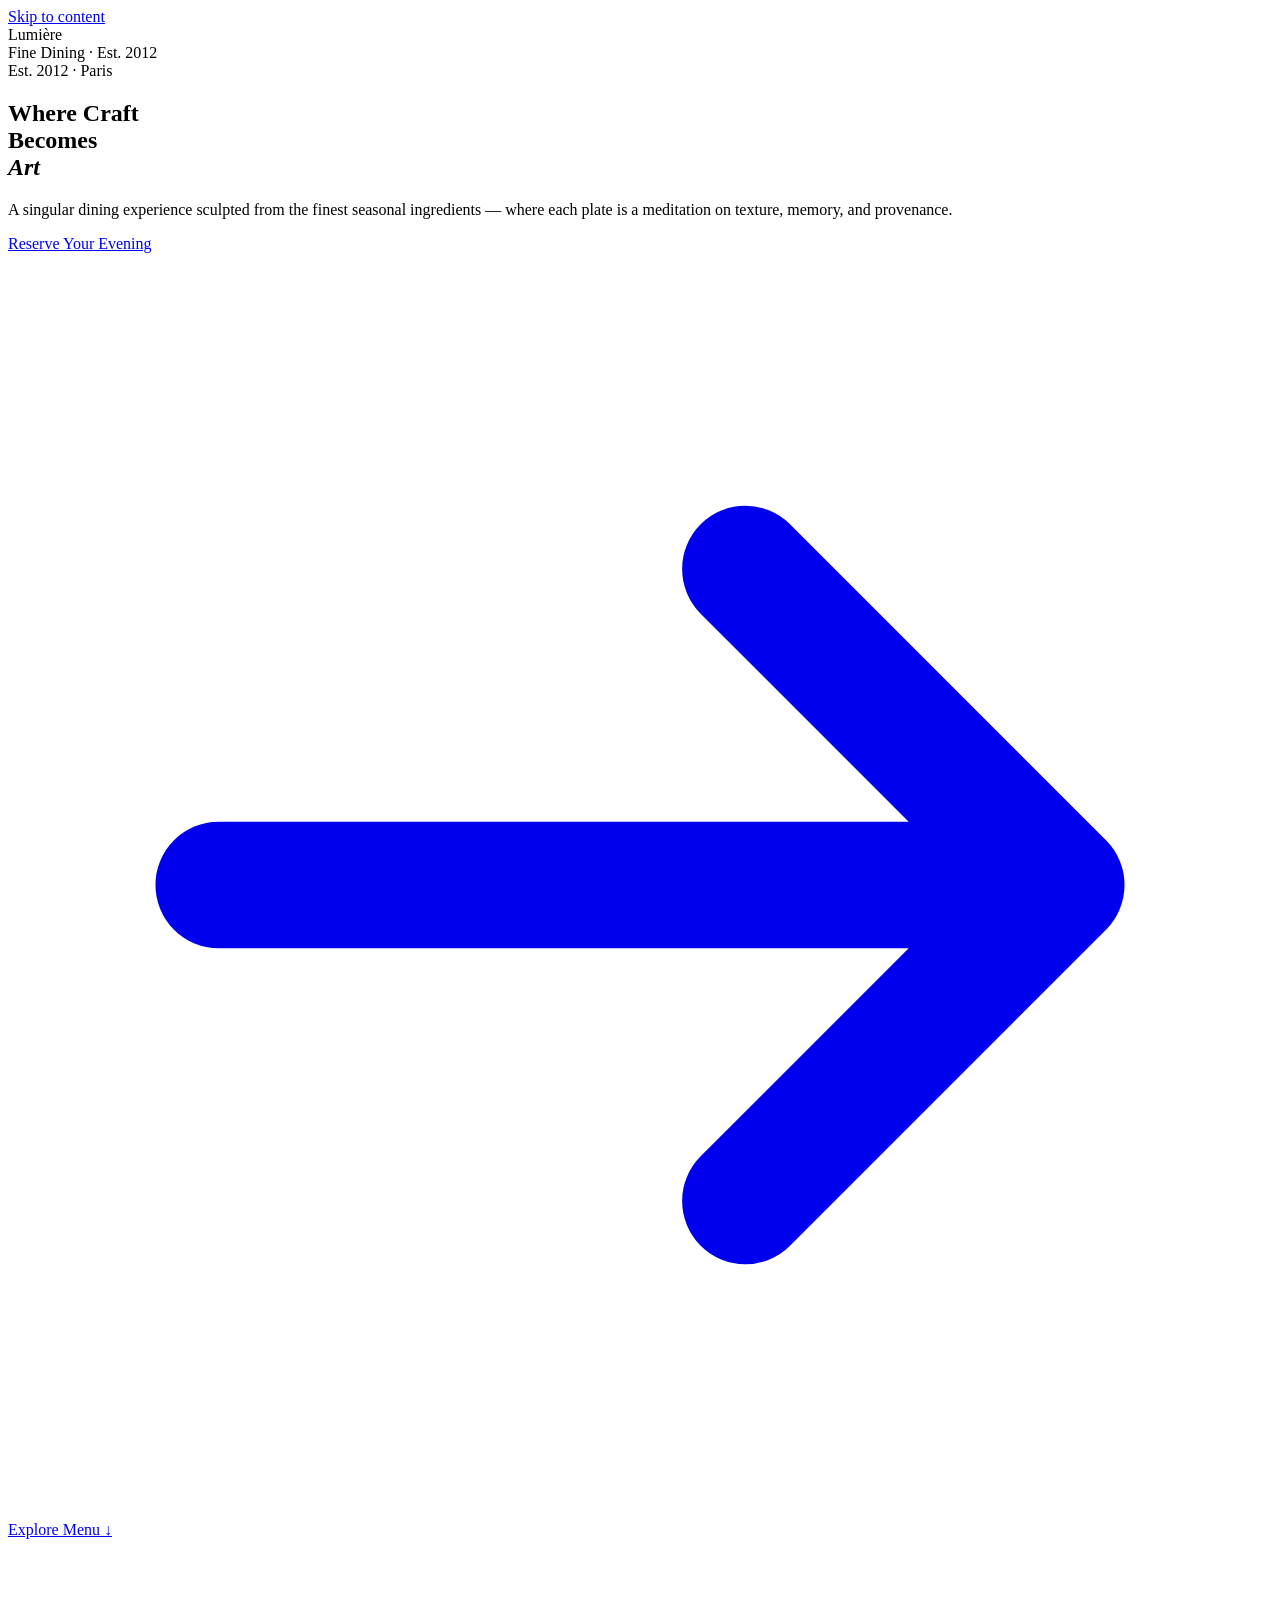
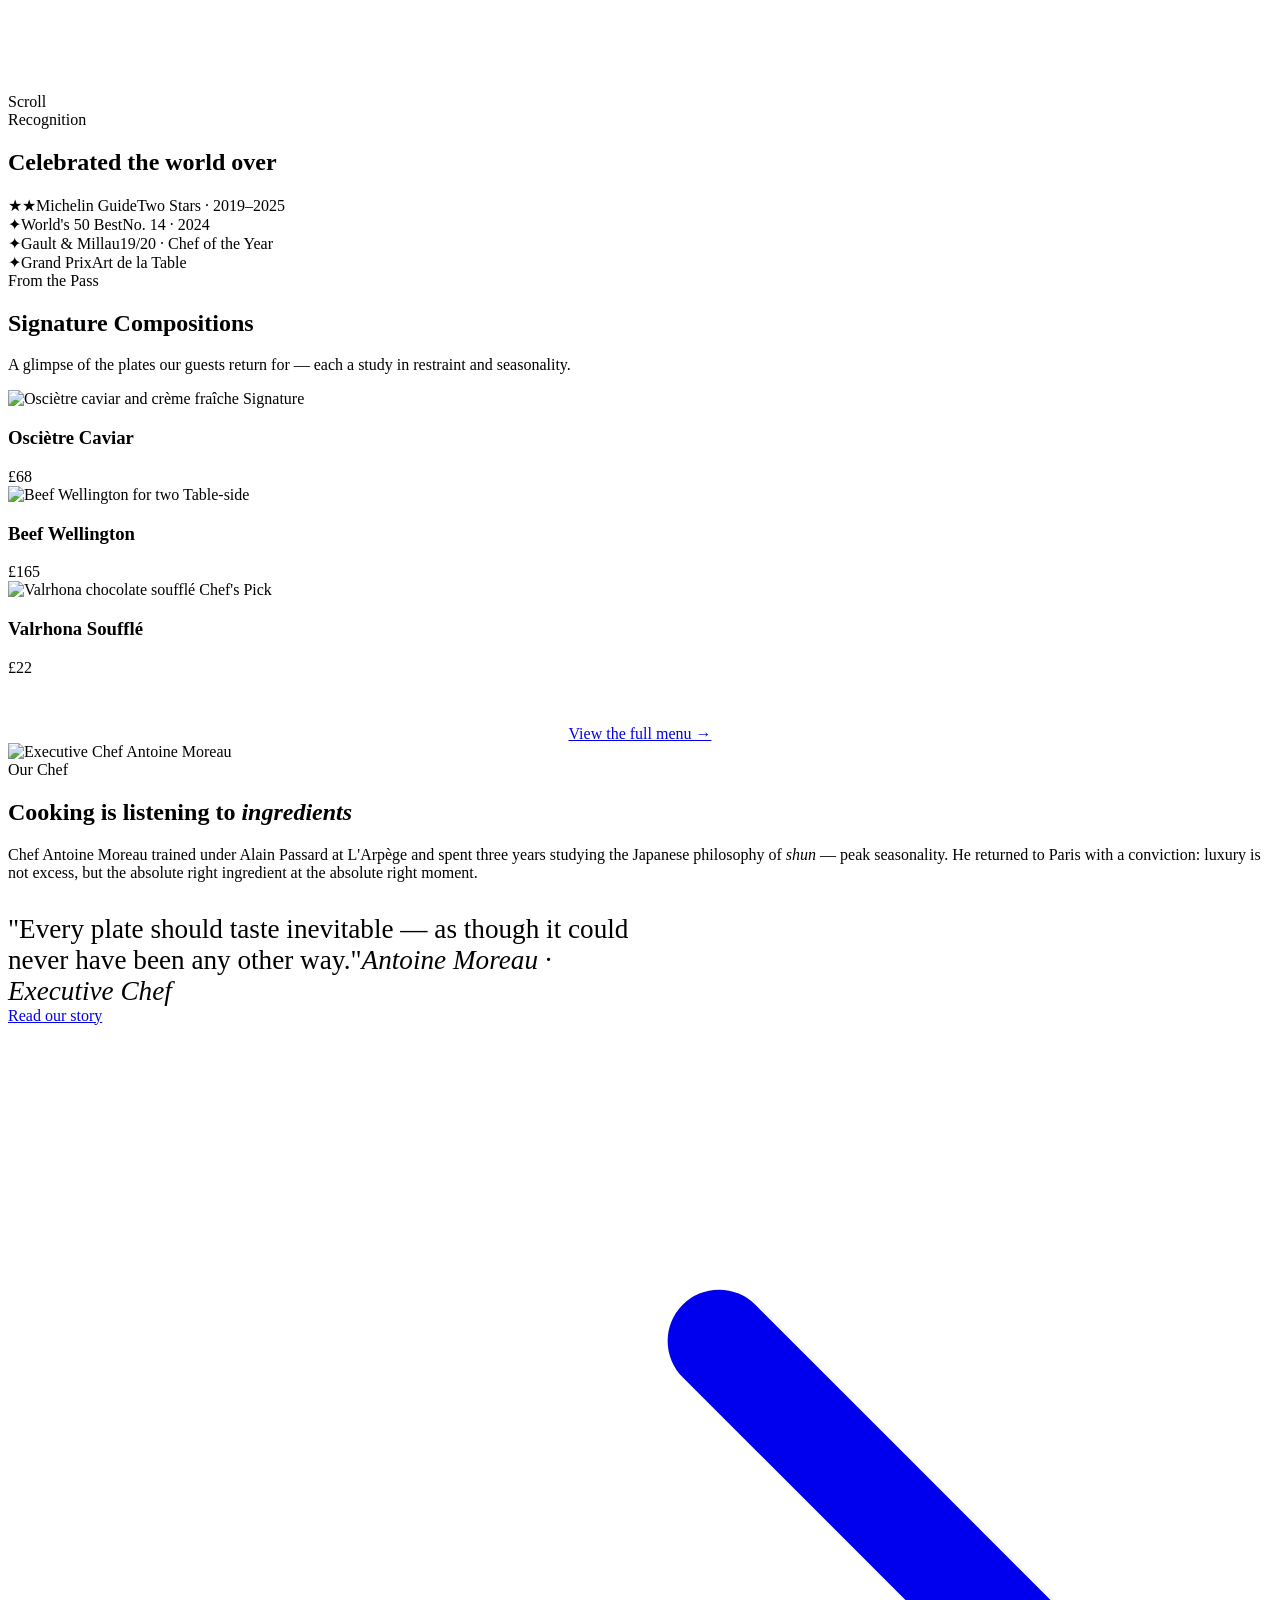
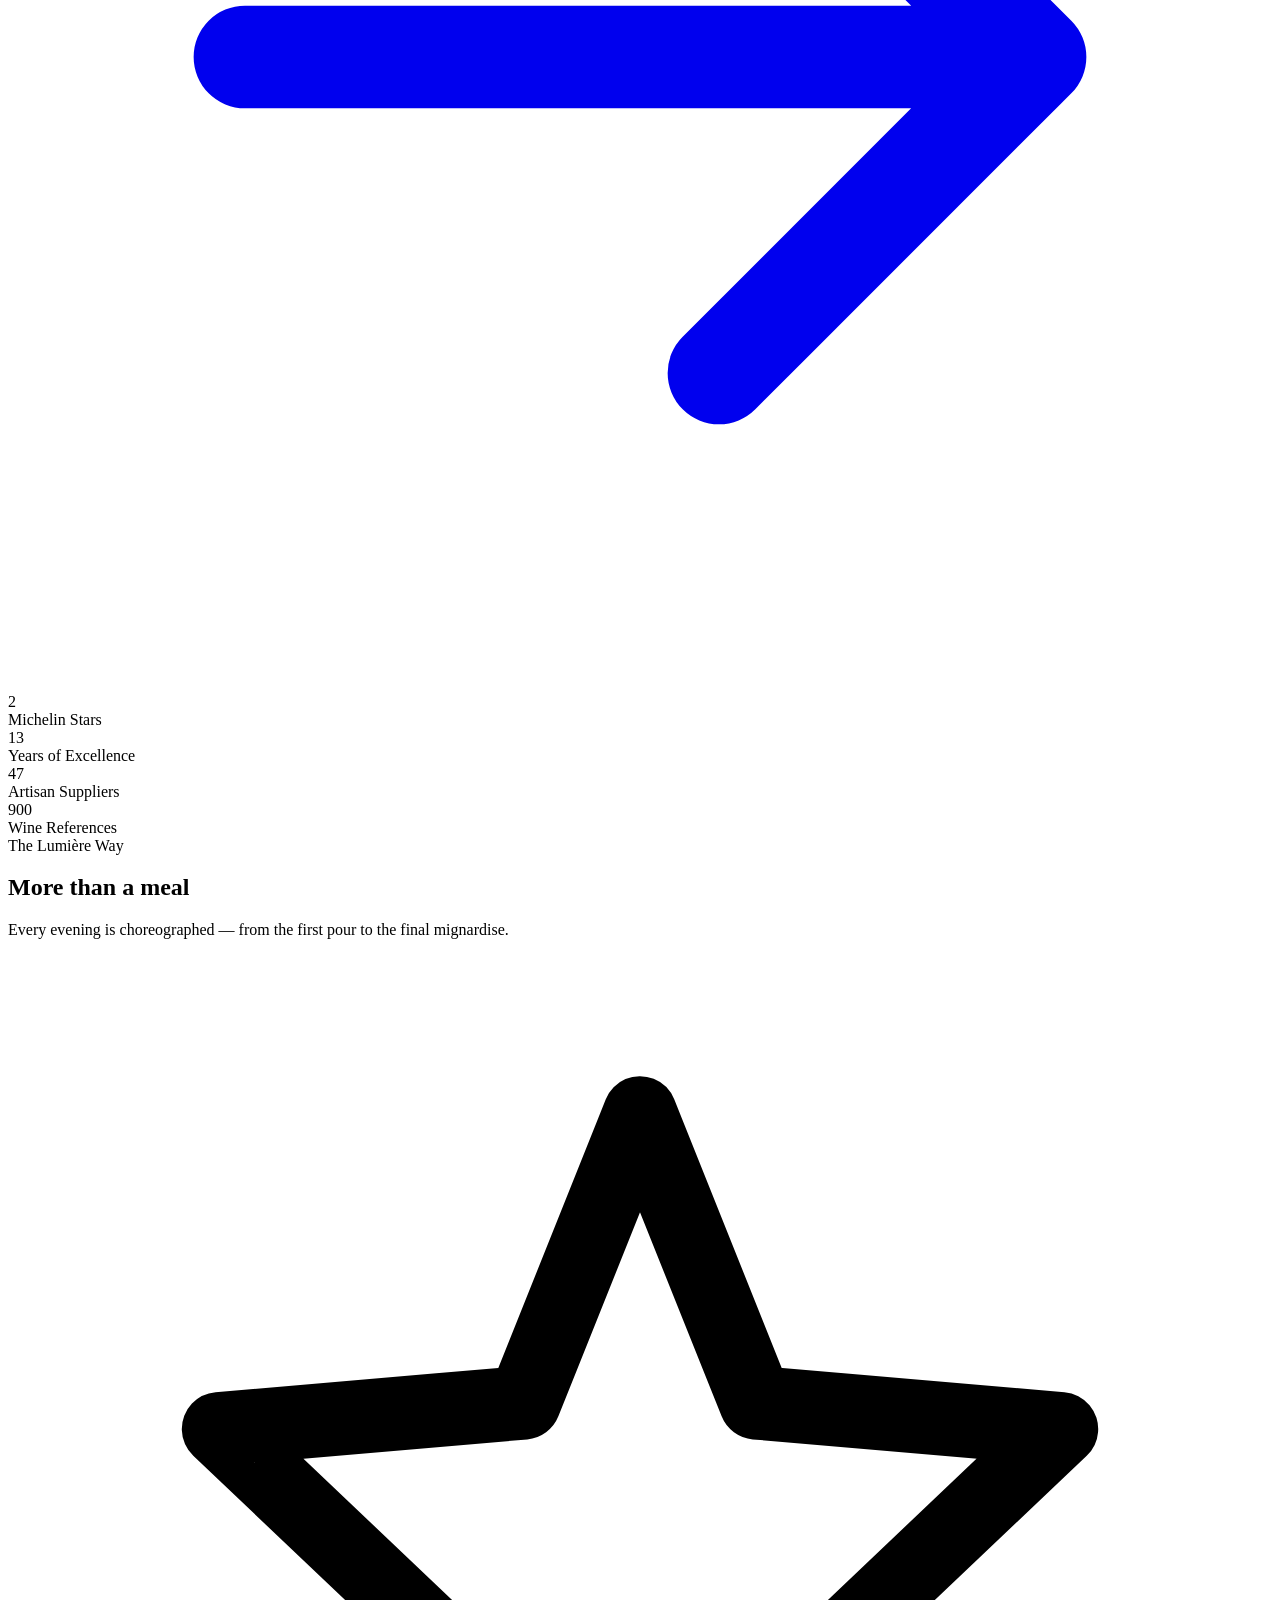
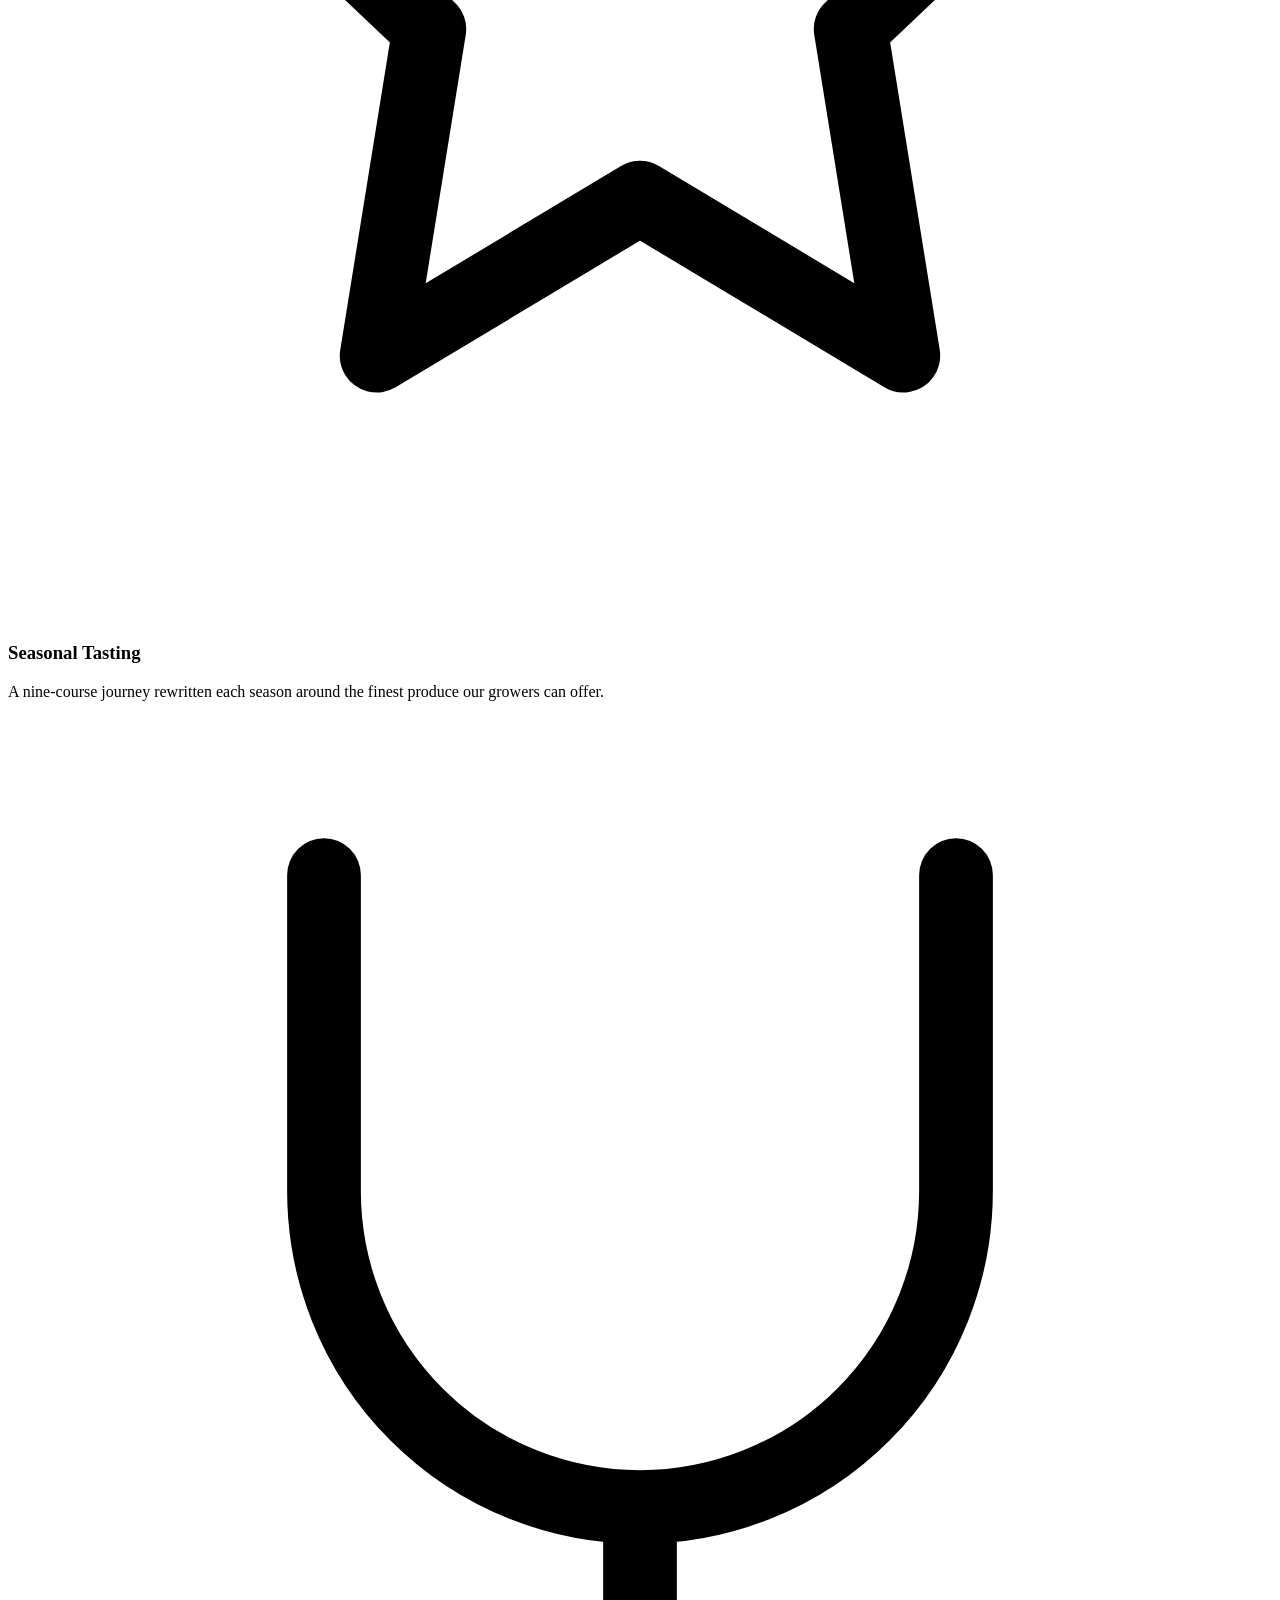
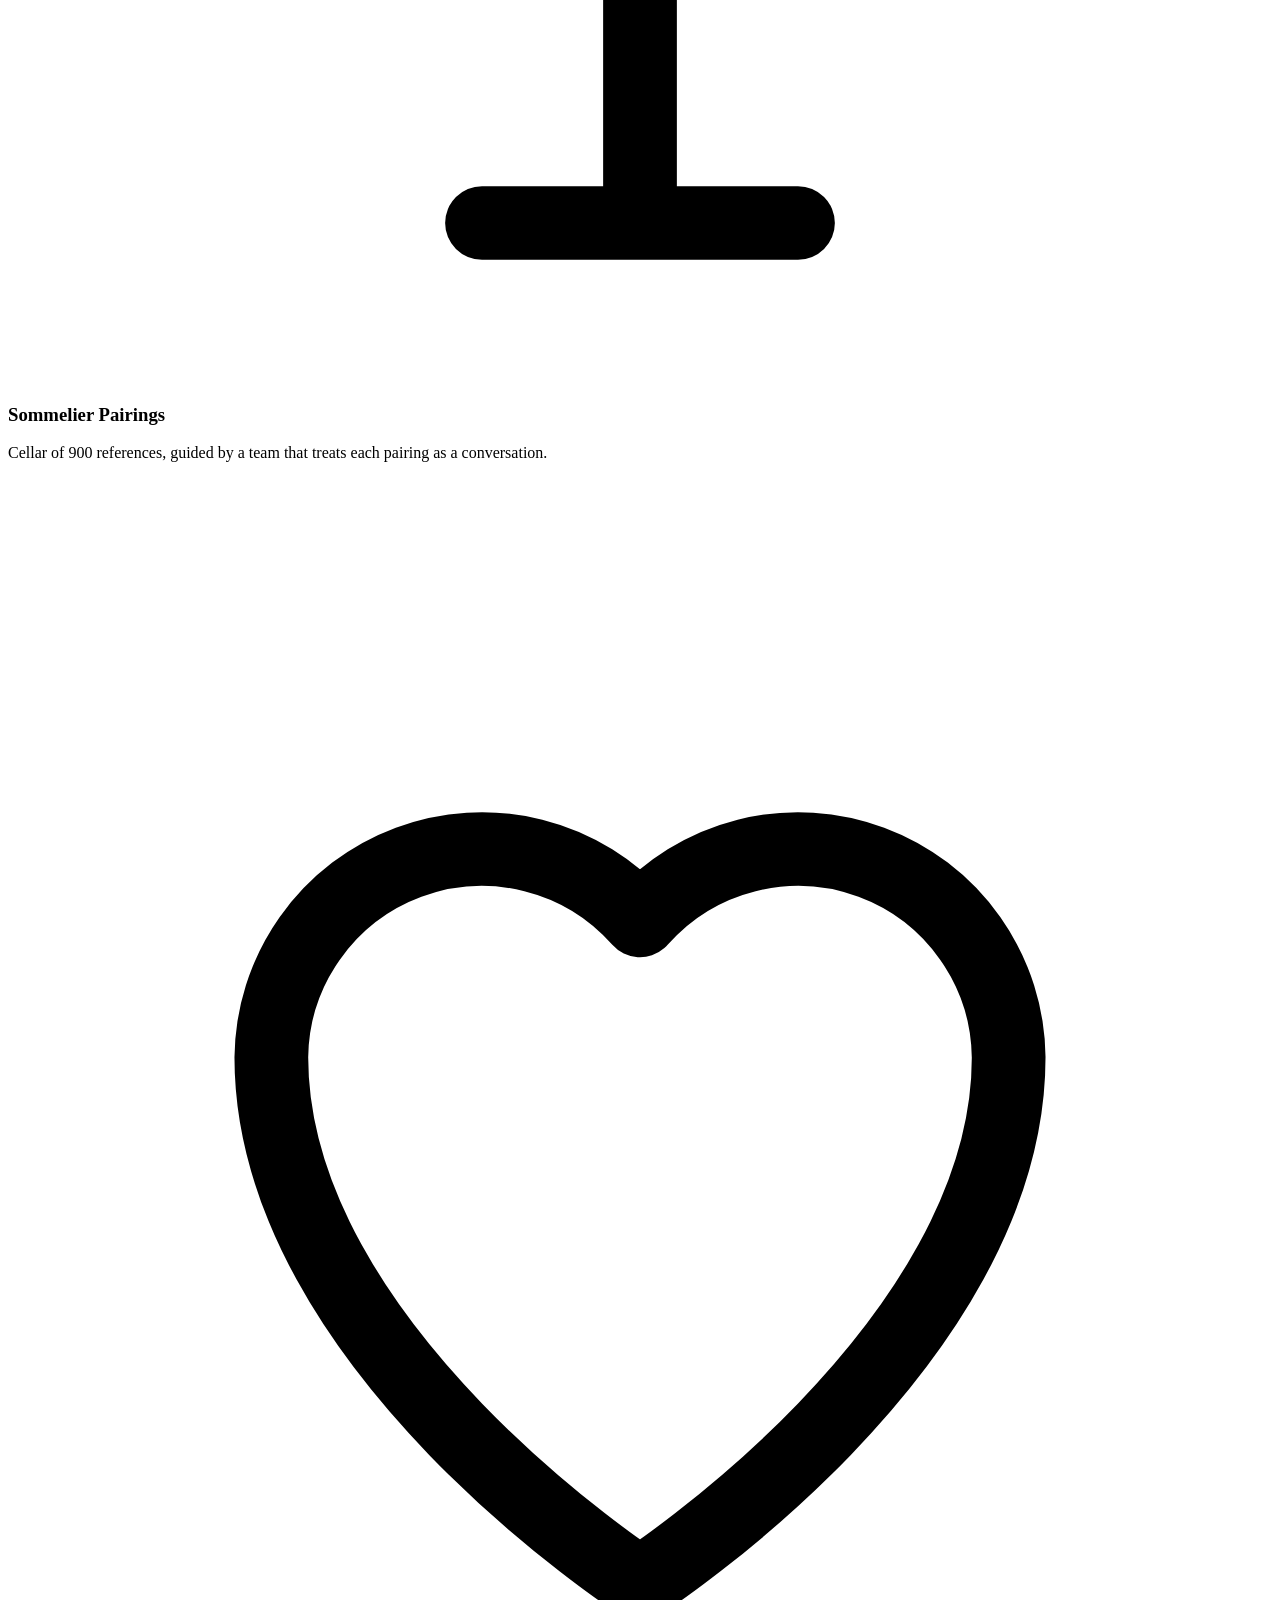
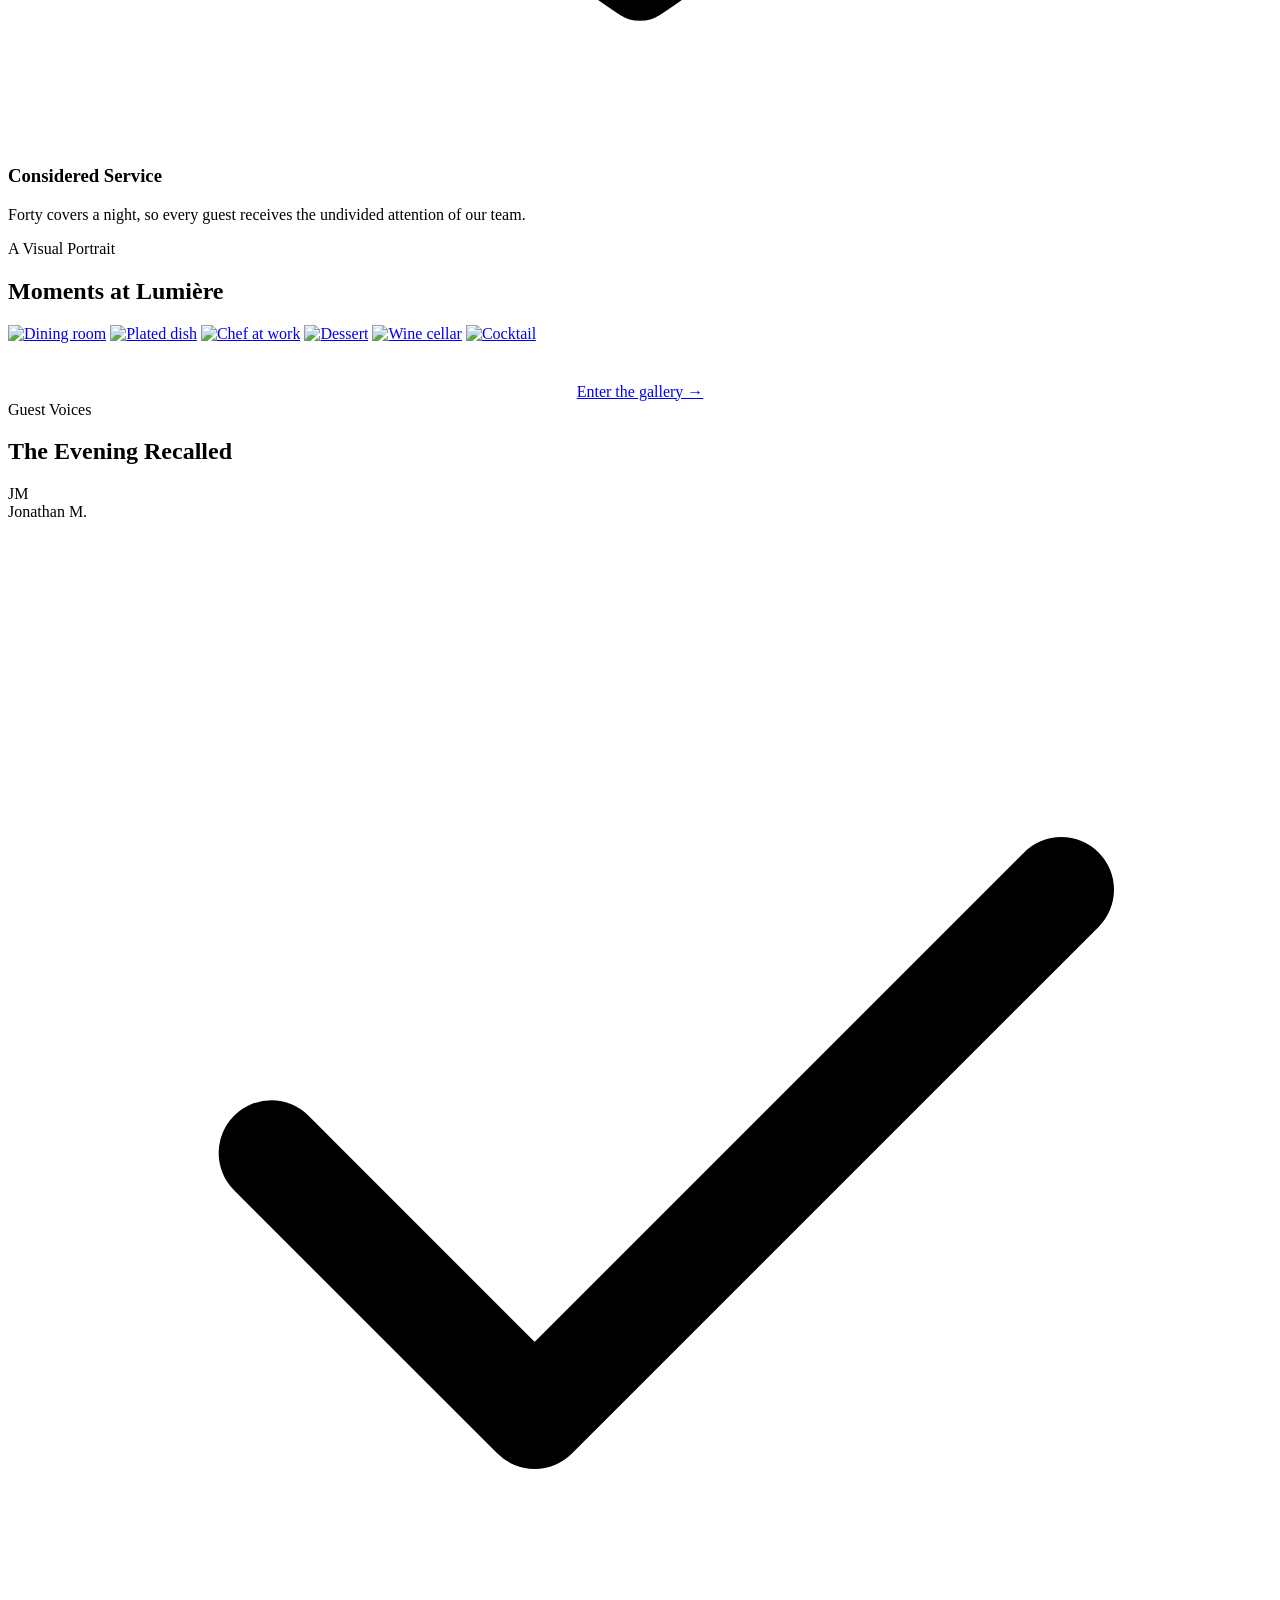
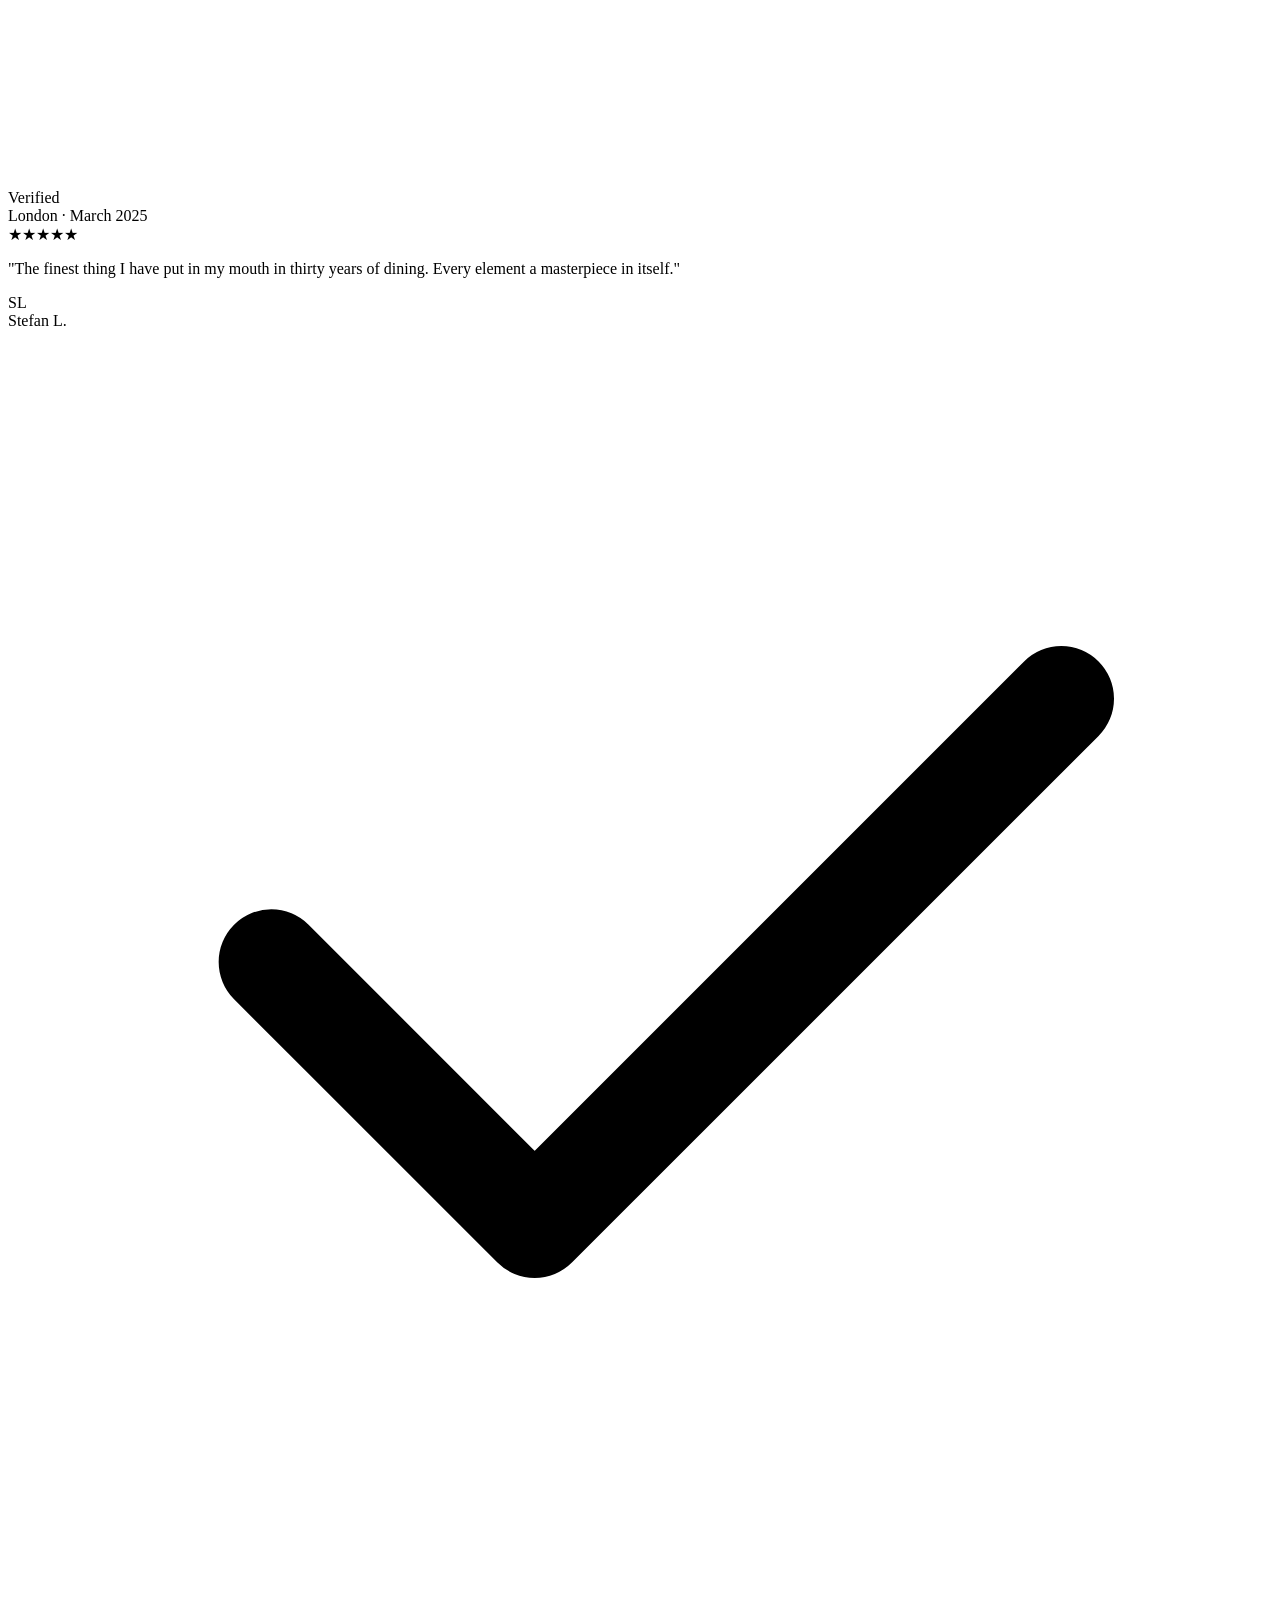
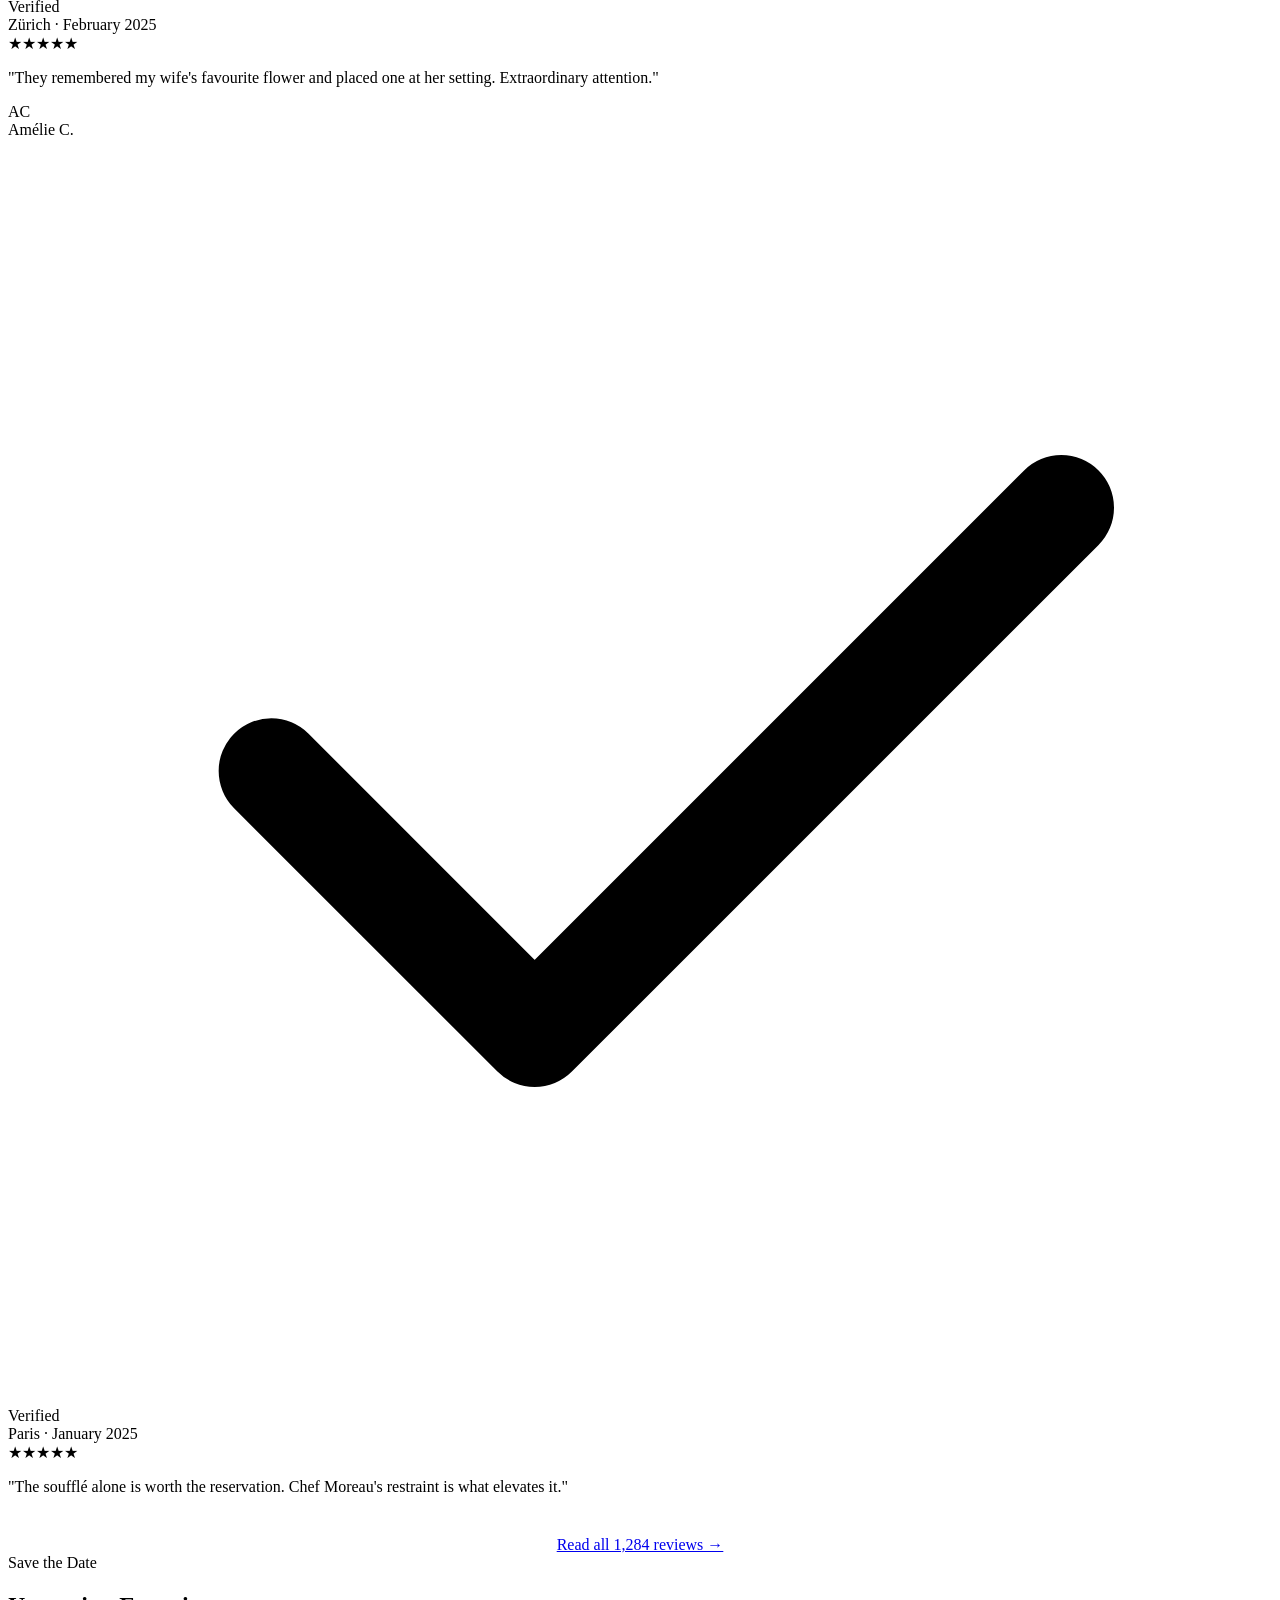
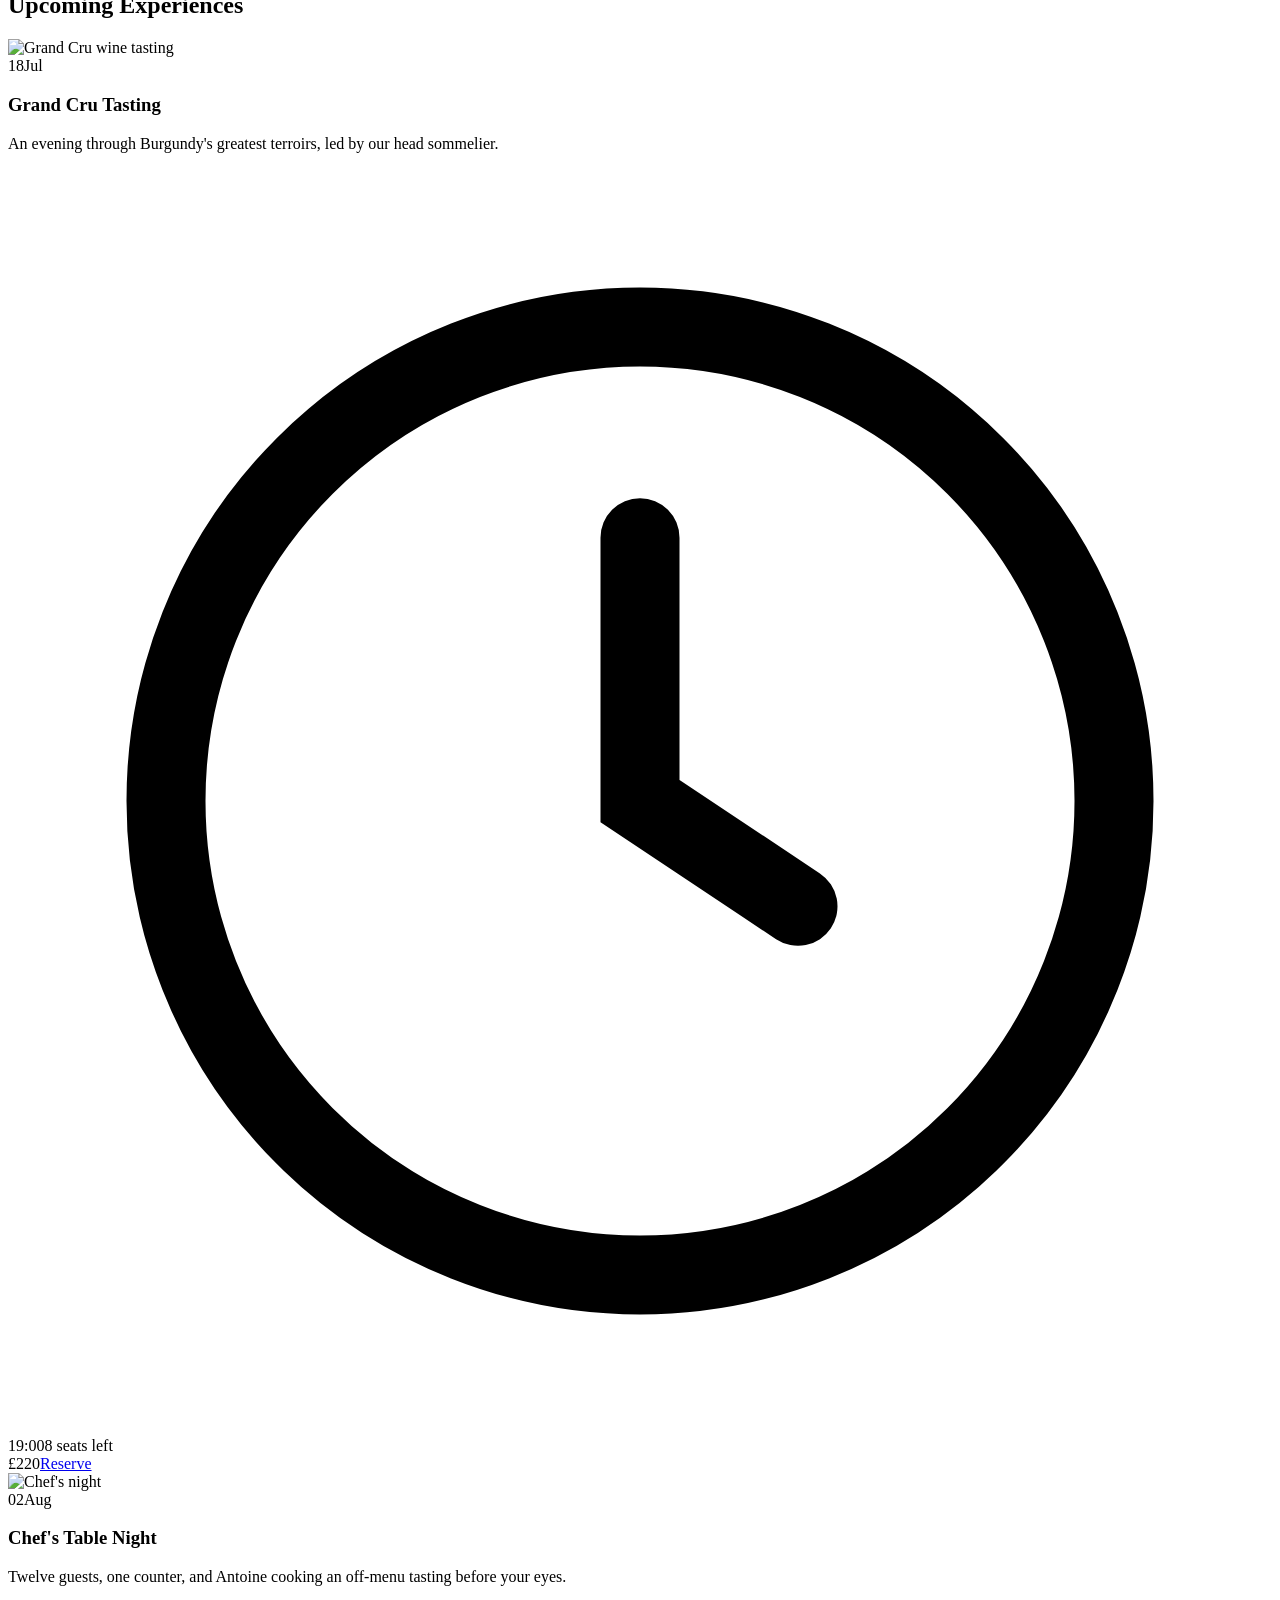
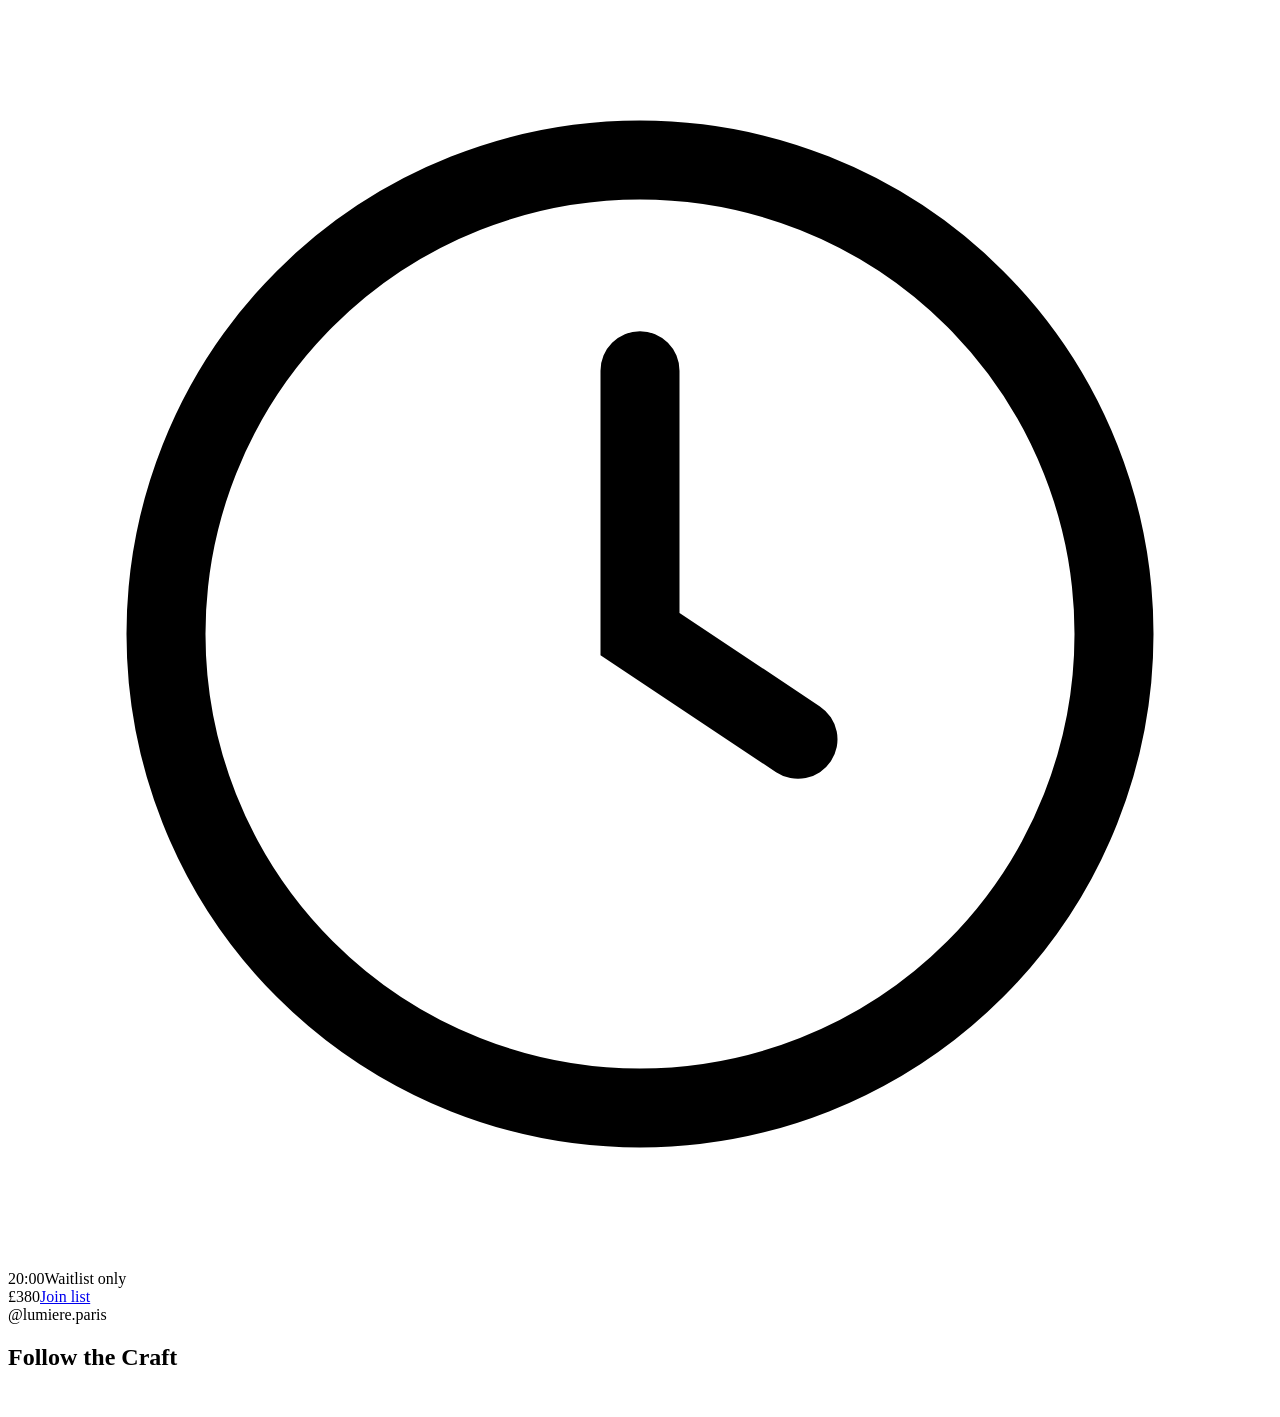
==== commit 4895196e: "Update index.html" ====
--- a/index.html
+++ b/index.html
@@ -1,1144 +1,274 @@
 <!DOCTYPE html>
-<html lang="en">
+<html lang="en" data-theme="light">
 <head>
   <meta charset="UTF-8" />
   <meta name="viewport" content="width=device-width, initial-scale=1.0" />
-  <title>Lumière — Fine Dining</title>
-
-  <!-- Google Fonts -->
+  <title>Lumière — Two-Michelin-Star Fine Dining in Paris</title>
+  <meta name="description" content="Lumière is a two-Michelin-star restaurant in Paris crafting a singular, seasonal dining experience. Reserve your table, explore the tasting menu, and discover private dining." />
+  <meta name="keywords" content="Lumière, Michelin star, fine dining, Paris restaurant, tasting menu, luxury dining, reservations" />
+  <meta name="author" content="Lumière" />
+  <meta name="theme-color" content="#1c1410" />
+
+  <!-- Open Graph / Social -->
+  <meta property="og:type" content="restaurant" />
+  <meta property="og:title" content="Lumière — Two-Michelin-Star Fine Dining" />
+  <meta property="og:description" content="Where craft becomes art. A singular seasonal dining experience in the heart of Paris." />
+  <meta property="og:image" content="https://images.unsplash.com/photo-1514933651103-005eec06c04b?w=1200&h=630&fit=crop&auto=format" />
+  <meta name="twitter:card" content="summary_large_image" />
+
+  <link rel="canonical" href="https://lumiere.paris/" />
+
+  <!-- Fonts -->
   <link rel="preconnect" href="https://fonts.googleapis.com" />
   <link rel="preconnect" href="https://fonts.gstatic.com" crossorigin />
   <link href="https://fonts.googleapis.com/css2?family=Cormorant+Garamond:ital,wght@0,300;0,400;0,500;0,600;1,300;1,400;1,500&family=DM+Sans:ital,opsz,wght@0,9..40,300;0,9..40,400;0,9..40,500;1,9..40,300&display=swap" rel="stylesheet" />
 
-  <!-- Stylesheet -->
-  <link rel="stylesheet" href="style.css" />
-  <link rel="stylesheet" href="https://cdnjs.cloudflare.com/ajax/libs/font-awesome/6.5.1/css/all.min.css">
+  <!-- Styles -->
+  <link rel="stylesheet" href="assets/css/base.css" />
+  <link rel="stylesheet" href="assets/css/layout.css" />
+  <link rel="stylesheet" href="assets/css/components.css" />
+  <link rel="stylesheet" href="assets/css/pages.css" />
+  <link rel="stylesheet" href="assets/css/responsive.css" />
+  <link rel="stylesheet" href="https://cdnjs.cloudflare.com/ajax/libs/font-awesome/6.5.1/css/all.min.css" />
+
+  <!-- Theme flash-guard -->
+  <script>(function(){try{var t=localStorage.getItem('lumiere-theme')||(window.matchMedia('(prefers-color-scheme: dark)').matches?'dark':'light');document.documentElement.setAttribute('data-theme',t);}catch(e){}})();</script>
+
+  <!-- Structured data -->
+  <script type="application/ld+json">
+  {
+    "@context": "https://schema.org",
+    "@type": "Restaurant",
+    "name": "Lumière",
+    "servesCuisine": "French Contemporary",
+    "priceRange": "€€€€",
+    "starRating": { "@type": "Rating", "ratingValue": "2" },
+    "address": { "@type": "PostalAddress", "streetAddress": "12 Rue Saint-Dominique", "postalCode": "75007", "addressLocality": "Paris", "addressCountry": "FR" },
+    "telephone": "+33142555050",
+    "url": "https://lumiere.paris/",
+    "aggregateRating": { "@type": "AggregateRating", "ratingValue": "4.9", "reviewCount": "1284" }
+  }
+  </script>
 </head>
 <body>
-
-  <!-- Custom Cursor -->
-  <div class="cursor-dot" aria-hidden="true"></div>
-  <div class="cursor-ring" aria-hidden="true"></div>
-
-  <!-- Ambient Glow -->
-  <div class="ambient-glow" aria-hidden="true">
-    <div class="ambient-glow-orb" aria-hidden="true"></div>
+  <a href="#main" class="skip-link">Skip to content</a>
+
+  <!-- Loader -->
+  <div class="loader" id="loader" aria-hidden="true">
+    <div class="loader-mark serif">Lumi<span>è</span>re</div>
+    <div class="loader-bar"></div>
+    <div class="loader-tagline">Fine Dining · Est. 2012</div>
   </div>
 
-  <!-- ============================================================
-       NAVIGATION
-  ============================================================ -->
-  <nav class="nav" id="nav" role="navigation" aria-label="Main navigation">
-    <a href="#" class="nav-logo">Lumi<span>è</span>re</a>
-    <ul class="nav-links">
-      <li><a href="#menu">Menu</a></li>
-      <li><a href="#chef">Our Chef</a></li>
-      <li><a href="#reservation">Reservations</a></li>
-      <li><a href="#reservation" class="nav-cta">Reserve a Table</a></li>
-    </ul>
-    <button class="nav-hamburger" id="hamburger" aria-label="Toggle menu" aria-expanded="false">
-      <span></span>
-      <span></span>
-      <span></span>
-    </button>
-  </nav>
-
-  <!-- Mobile Menu Overlay -->
-  <div class="mobile-menu" id="mobileMenu" role="dialog" aria-modal="true" aria-label="Mobile navigation">
-    <a href="#menu" class="mobile-menu-link">Menu</a>
-    <a href="#chef" class="mobile-menu-link">Our Chef</a>
-    <a href="#reservation" class="mobile-menu-link">Reservations</a>
-    <a href="#" class="mobile-menu-link">Contact</a>
-    <a href="#reservation" class="mobile-menu-link">Reserve →</a>
-  </div>
-
-
-  <!-- ============================================================
-        HERO SECTION
-   ============================================================ -->
-  <section class="hero" aria-label="Hero — Where Craft Becomes Art">
-
-    <div class="hero-left">
-      <div class="hero-eyebrow">
-        <span class="eyebrow">Est. 2012 · Paris &amp; New York</span>
-      </div>
-
-      <div class="hero-headline-group">
-        <div class="hero-accent-line" aria-hidden="true">
-          <span class="accent-dot"></span>
-          <span class="accent-line"></span>
-        </div>
-        <h1 class="hero-headline serif">
-          Where Craft<br>Becomes<br><em>Art</em>
-        </h1>
-      </div>
-
-      <p class="hero-desc">
-        A singular dining experience sculpted from the finest seasonal ingredients, where each plate is a meditation on texture, memory, and provenance.
-      </p>
-
-      <div class="hero-actions">
-        <button class="btn-primary js-scroll-to" data-target="reservation">
-          Reserve Your Evening
-          <span class="btn-icon" aria-hidden="true">
-            <svg viewBox="0 0 12 12" xmlns="http://www.w3.org/2000/svg">
-              <path d="M2 6h8M7 3l3 3-3 3" stroke="currentColor" stroke-width="1.2" fill="none" stroke-linecap="round" stroke-linejoin="round"/>
-            </svg>
-          </span>
-        </button>
-        <button class="btn-ghost js-scroll-to" data-target="menu">
-          Explore Menu ↓
-        </button>
-      </div>
-    </div>
-
-    <!-- Hero image panel -->
-    <div class="hero-right" aria-hidden="true">
-      <div class="hero-image-wrap">
-        <img
-          src="https://images.unsplash.com/photo-1514933651103-005eec06c04b?w=800&h=1000&fit=crop&auto=format"
-          alt=""
-          class="hero-image"
-          loading="eager"
-        />
-        <div class="hero-image-overlay"></div>
-      </div>
-    </div>
-
-    <!-- Scroll indicator -->
-    <div class="hero-scroll-hint" aria-hidden="true">
-      <span class="scroll-label">Scroll</span>
-      <div class="scroll-line"></div>
-    </div>
-
-  </section>
-
-
-  <!-- ============================================================
-       ABOUT / CREDENTIALS STRIP
-  ============================================================ -->
-  <section class="about-strip" aria-label="Awards and credentials">
-    <div class="container">
-      <div class="about-strip-inner">
-
-        <div class="about-strip-text reveal">
-          <h2 class="serif">A <em>Michelin</em> experience,<br>every single evening.</h2>
-          <p>Lumière earned its first Michelin star in 2016 and its second in 2019 — a testament to relentless precision and an unwavering respect for the seasons.</p>
-        </div>
-
-        <div class="about-stats" role="list">
-          <div class="divider-ornament" aria-hidden="true"></div>
-
-          <div class="stat reveal reveal-delay-1" role="listitem">
-            <div class="stat-num serif">2</div>
-            <div class="stat-label">Michelin Stars</div>
+  <!-- Shared site chrome (nav, mega menu, cursor, veil…) injected by partials.js -->
+  <div data-partial="header"></div>
+
+  <main id="main">
+
+    <!-- ============ HERO ============ -->
+    <section class="hero" aria-label="Where craft becomes art">
+      <div class="hero-left">
+        <div class="hero-eyebrow"><span class="eyebrow eyebrow--left">Est. 2012 · Paris</span></div>
+        <div class="hero-headline-group">
+          <div class="hero-accent-line" aria-hidden="true"><span class="accent-dot"></span><span class="accent-line"></span></div>
+          <h1 class="hero-headline serif">Where Craft<br>Becomes<br><em>Art</em></h1>
+        </div>
+        <p class="hero-desc">A singular dining experience sculpted from the finest seasonal ingredients — where each plate is a meditation on texture, memory, and provenance.</p>
+        <div class="hero-actions">
+          <a href="reservations.html" class="btn-primary">Reserve Your Evening
+            <span class="btn-icon" aria-hidden="true"><svg viewBox="0 0 12 12"><path d="M2 6h8M7 3l3 3-3 3" stroke="currentColor" stroke-width="1.2" fill="none" stroke-linecap="round" stroke-linejoin="round"/></svg></span>
+          </a>
+          <a href="menu.html" class="btn-ghost">Explore Menu ↓</a>
+        </div>
+      </div>
+      <div class="hero-right" aria-hidden="true">
+        <div class="hero-media">
+          <!-- Video background support: drop a file at assets/video/hero.mp4 — poster shows until it plays -->
+          <video autoplay muted loop playsinline poster="https://images.unsplash.com/photo-1514933651103-005eec06c04b?w=900&h=1100&fit=crop&auto=format">
+            <source src="assets/video/hero.mp4" type="video/mp4" />
+          </video>
+          <div class="hero-image-overlay"></div>
+        </div>
+      </div>
+      <div class="hero-scroll-hint" aria-hidden="true"><span class="scroll-label">Scroll</span><div class="scroll-line"></div></div>
+    </section>
+
+    <!-- ============ AWARDS STRIP ============ -->
+    <section class="section section--invert" aria-label="Awards and recognition">
+      <div class="container">
+        <div class="section-header reveal"><span class="eyebrow">Recognition</span><h2 class="serif">Celebrated the world over</h2></div>
+        <div class="awards-row reveal reveal-delay-1">
+          <div class="award"><span class="award-star">★★</span><span class="award-title serif">Michelin Guide</span><span class="award-sub">Two Stars · 2019–2025</span></div>
+          <div class="divider-ornament" aria-hidden="true"></div>
+          <div class="award"><span class="award-star">✦</span><span class="award-title serif">World's 50 Best</span><span class="award-sub">No. 14 · 2024</span></div>
+          <div class="divider-ornament" aria-hidden="true"></div>
+          <div class="award"><span class="award-star">✦</span><span class="award-title serif">Gault &amp; Millau</span><span class="award-sub">19/20 · Chef of the Year</span></div>
+          <div class="divider-ornament" aria-hidden="true"></div>
+          <div class="award"><span class="award-star">✦</span><span class="award-title serif">Grand Prix</span><span class="award-sub">Art de la Table</span></div>
+        </div>
+      </div>
+    </section>
+
+    <!-- ============ FEATURED DISHES ============ -->
+    <section class="section section--warm" aria-labelledby="featured-h">
+      <div class="container">
+        <div class="section-header reveal"><span class="eyebrow">From the Pass</span><h2 class="serif" id="featured-h">Signature Compositions</h2><p>A glimpse of the plates our guests return for — each a study in restraint and seasonality.</p></div>
+        <div class="featured-grid">
+          <article class="featured-card reveal" data-tilt>
+            <img src="https://images.unsplash.com/photo-1551218808-94e220e084d2?w=600&h=800&fit=crop&auto=format" alt="Osciètre caviar and crème fraîche" loading="lazy" />
+            <span class="featured-card__tag"><span class="badge badge--gold">Signature</span></span>
+            <div class="featured-card__body"><h3 class="serif">Osciètre Caviar</h3><span class="featured-card__price">£68</span></div>
+          </article>
+          <article class="featured-card reveal reveal-delay-1" data-tilt>
+            <img src="https://images.unsplash.com/photo-1558030006-450675393462?w=600&h=800&fit=crop&auto=format" alt="Beef Wellington for two" loading="lazy" />
+            <span class="featured-card__tag"><span class="badge badge--gold">Table-side</span></span>
+            <div class="featured-card__body"><h3 class="serif">Beef Wellington</h3><span class="featured-card__price">£165</span></div>
+          </article>
+          <article class="featured-card reveal reveal-delay-2" data-tilt>
+            <img src="https://images.unsplash.com/photo-1541783245831-57d6fb0926d3?w=600&h=800&fit=crop&auto=format" alt="Valrhona chocolate soufflé" loading="lazy" />
+            <span class="featured-card__tag"><span class="badge badge--gold">Chef's Pick</span></span>
+            <div class="featured-card__body"><h3 class="serif">Valrhona Soufflé</h3><span class="featured-card__price">£22</span></div>
+          </article>
+        </div>
+        <div style="text-align:center;margin-top:3rem" class="reveal"><a href="menu.html" class="btn-ghost">View the full menu →</a></div>
+      </div>
+    </section>
+
+    <!-- ============ CHEF SPOTLIGHT ============ -->
+    <section class="section" aria-labelledby="chef-h">
+      <div class="container">
+        <div class="split">
+          <div class="split-media reveal-left">
+            <img src="img/chef1.jpg" alt="Executive Chef Antoine Moreau" loading="lazy" />
+            <span class="frame-line" aria-hidden="true"></span>
           </div>
-
-          <div class="divider-ornament" aria-hidden="true"></div>
-
-          <div class="stat reveal reveal-delay-2" role="listitem">
-            <div class="stat-num serif">12</div>
-            <div class="stat-label">Years of Excellence</div>
+          <div class="split-content">
+            <span class="eyebrow reveal">Our Chef</span>
+            <h2 class="serif reveal reveal-delay-1" id="chef-h">Cooking is listening to <em>ingredients</em></h2>
+            <p class="reveal reveal-delay-2">Chef Antoine Moreau trained under Alain Passard at L'Arpège and spent three years studying the Japanese philosophy of <em class="accent">shun</em> — peak seasonality. He returned to Paris with a conviction: luxury is not excess, but the absolute right ingredient at the absolute right moment.</p>
+            <blockquote class="quote-block reveal reveal-delay-2" style="text-align:left;margin:2rem 0 0;max-width:46ch;font-size:clamp(1.3rem,2.4vw,1.7rem)">"Every plate should taste inevitable — as though it could never have been any other way."<cite>Antoine Moreau · Executive Chef</cite></blockquote>
+            <a href="about.html" class="btn-text reveal reveal-delay-3">Read our story <svg viewBox="0 0 16 16" fill="none"><path d="M3 8h10M9 4l4 4-4 4" stroke="currentColor" stroke-width="1.3" stroke-linecap="round" stroke-linejoin="round"/></svg></a>
           </div>
-
-          <div class="divider-ornament" aria-hidden="true"></div>
-
-          <div class="stat reveal reveal-delay-3" role="listitem">
-            <div class="stat-num serif">47</div>
-            <div class="stat-label">Artisan Suppliers</div>
-          </div>
-        </div>
-
-      </div>
-    </div>
-  </section>
-
-
-  <!-- ============================================================
-       MENU SECTION
-  ============================================================ -->
-  <section class="menu-section" id="menu" aria-labelledby="menu-heading">
-    <div class="container">
-
-      <div class="section-header reveal">
-        <span class="eyebrow">Curated Selections</span>
-        <h2 class="serif" id="menu-heading">The Menu</h2>
-        <p>Each dish is composed with intent — balancing contrast, harmony, and the singular pleasure of exceptional ingredients.</p>
-      </div>
-
-      <!-- Tab Navigation -->
-      <div class="menu-tabs" role="tablist" aria-label="Menu categories" id="menuTabs">
-        <div class="menu-tab-indicator" id="tabIndicator" aria-hidden="true"></div>
-        <button class="menu-tab active" role="tab" aria-selected="true"  aria-controls="panel-appetizers" data-panel="appetizers">Appetizers</button>
-        <button class="menu-tab"        role="tab" aria-selected="false" aria-controls="panel-mains"      data-panel="mains">Mains</button>
-        <button class="menu-tab"        role="tab" aria-selected="false" aria-controls="panel-desserts"   data-panel="desserts">Desserts</button>
-        <button class="menu-tab"        role="tab" aria-selected="false" aria-controls="panel-drinks"     data-panel="drinks">Signatures</button>
-      </div>
-
-      <!-- Menu Panels -->
-      <div class="menu-panels">
-
-        <!-- APPETIZERS -->
-        <div class="menu-panel active" id="panel-appetizers" role="tabpanel">
-
-          <article class="menu-item">
-            <div class="menu-item-image">
-              <img src="https://images.unsplash.com/photo-1551218808-94e220e084d2?w=600&h=400&fit=crop&auto=format" alt="Osciètre Caviar" loading="lazy">
-            </div>
-            <div class="menu-item-body">
-              <div class="menu-item-top">
-                <h3 class="menu-item-name">Osciètre Caviar &amp; Crème Fraîche</h3>
-                <span class="menu-item-price">£68</span>
-              </div>
-              <p class="menu-item-desc">30g of aged osciètre on hand-pressed buckwheat blinis with cultured crème fraîche and preserved lemon oil.</p>
-              <div class="menu-item-tags">
-                <span class="tag">Signature</span>
-                <span class="tag">Seasonal</span>
-              </div>
-            </div>
-          </article>
-
-          <article class="menu-item">
-            <div class="menu-item-image">
-              <img src="https://images.unsplash.com/photo-1547592166-23ac45744acd?w=600&h=400&fit=crop&auto=format" alt="White Asparagus Velouté" loading="lazy">
-            </div>
-            <div class="menu-item-body">
-              <div class="menu-item-top">
-                <h3 class="menu-item-name">White Asparagus Velouté</h3>
-                <span class="menu-item-price">£28</span>
-              </div>
-              <p class="menu-item-desc">Silken velouté of Alsatian white asparagus, brown butter emulsion, micro-herbs, and a single hen's egg yolk.</p>
-              <div class="menu-item-tags">
-                <span class="tag">Vegetarian</span>
-                <span class="tag">Spring</span>
-              </div>
-            </div>
-          </article>
-
-          <article class="menu-item">
-            <div class="menu-item-image">
-              <img src="https://images.unsplash.com/photo-1579584425555-c3ce17fd4351?w=600&h=400&fit=crop&auto=format" alt="Tuna & Avocado Tataki" loading="lazy">
-            </div>
-            <div class="menu-item-body">
-              <div class="menu-item-top">
-                <h3 class="menu-item-name">Tuna &amp; Avocado Tataki</h3>
-                <span class="menu-item-price">£34</span>
-              </div>
-              <p class="menu-item-desc">Line-caught bluefin lightly seared, with Kyoto sesame dressing, shiso, and crystallised ginger.</p>
-              <div class="menu-item-tags">
-                <span class="tag">Chef's Pick</span>
-              </div>
-            </div>
-          </article>
-
-          <article class="menu-item">
-            <div class="menu-item-image">
-              <img src="https://images.unsplash.com/photo-1476124369491-e7addf5db371?w=600&h=400&fit=crop&auto=format" alt="Burrata & Black Truffle" loading="lazy">
-            </div>
-            <div class="menu-item-body">
-              <div class="menu-item-top">
-                <h3 class="menu-item-name">Burrata &amp; Black Truffle</h3>
-                <span class="menu-item-price">£38</span>
-              </div>
-              <p class="menu-item-desc">Hand-pulled Pugliese burrata with 5g black Périgord truffle, smoked hazelnut oil, and aged balsamic.</p>
-              <div class="menu-item-tags">
-                <span class="tag">Vegetarian</span>
-                <span class="tag">Seasonal</span>
-              </div>
-            </div>
-          </article>
-
-          <article class="menu-item">
-            <div class="menu-item-image">
-              <img src="https://images.unsplash.com/photo-1565557623262-b51c2513a641?w=600&h=400&fit=crop&auto=format" alt="Langoustine Bisque" loading="lazy">
-            </div>
-            <div class="menu-item-body">
-              <div class="menu-item-top">
-                <h3 class="menu-item-name">Langoustine Bisque</h3>
-                <span class="menu-item-price">£42</span>
-              </div>
-              <p class="menu-item-desc">Deeply reduced Scottish langoustine bisque, finished with cognac, tarragon cream, and grilled sourdough.</p>
-              <div class="menu-item-tags">
-                <span class="tag">Chef's Pick</span>
-                <span class="tag">Signature</span>
-              </div>
-            </div>
-          </article>
-
-          <article class="menu-item">
-            <div class="menu-item-image">
-              <img src="https://images.unsplash.com/photo-1559737558-2f5a35f4523b?w=600&h=400&fit=crop&auto=format" alt="Oysters Rockefeller" loading="lazy">
-            </div>
-            <div class="menu-item-body">
-              <div class="menu-item-top">
-                <h3 class="menu-item-name">Oyster Rockefeller</h3>
-                <span class="menu-item-price">£36</span>
-              </div>
-              <p class="menu-item-desc">Freshly shucked Irish Rock oysters, baked with herb butter, spinach, and a gratin of aged parmesan.</p>
-              <div class="menu-item-tags">
-                <span class="tag">Signature</span>
-                <span class="tag">Classic</span>
-              </div>
-            </div>
-          </article>
-
-          <article class="menu-item">
-            <div class="menu-item-image">
-              <img src="https://images.unsplash.com/photo-1546069901-ba9599a7e63c?w=600&h=400&fit=crop&auto=format" alt="Chilled Pea & Mint Soup" loading="lazy">
-            </div>
-            <div class="menu-item-body">
-              <div class="menu-item-top">
-                <h3 class="menu-item-name">Chilled Pea &amp; Mint Soup</h3>
-                <span class="menu-item-price">£22</span>
-              </div>
-              <p class="menu-item-desc">Vibrant summer soup of garden peas and fresh mint, finished with crème fraîche and crispy shallots.</p>
-              <div class="menu-item-tags">
-                <span class="tag">Vegetarian</span>
-                <span class="tag">Summer</span>
-              </div>
-            </div>
-          </article>
-
-          <article class="menu-item">
-            <div class="menu-item-image">
-              <img src="https://images.unsplash.com/photo-1506368249639-73a05d6f6488?w=600&h=400&fit=crop&auto=format" alt="Hamachi Crudo" loading="lazy">
-            </div>
-            <div class="menu-item-body">
-              <div class="menu-item-top">
-                <h3 class="menu-item-name">Hamachi Crudo</h3>
-                <span class="menu-item-price">£39</span>
-              </div>
-              <p class="menu-item-desc">Premium yellowtail with yuzu truffle sauce, micro shiso, pickled daikon, and edible flowers.</p>
-              <div class="menu-item-tags">
-                <span class="tag">Chef's Pick</span>
-              </div>
-            </div>
-          </article>
-
-          <article class="menu-item">
-            <div class="menu-item-image">
-              <img src="https://images.unsplash.com/photo-1512621776951-a57141f2eefd?w=600&h=400&fit=crop&auto=format" alt="Artichoke Barigoule" loading="lazy">
-            </div>
-            <div class="menu-item-body">
-              <div class="menu-item-top">
-                <h3 class="menu-item-name">Artichoke Barigoule</h3>
-                <span class="menu-item-price">£30</span>
-              </div>
-              <p class="menu-item-desc">Braised artichokes in white wine and thyme, with olive oil, lemon zest, and shaved pecorino.</p>
-              <div class="menu-item-tags">
-                <span class="tag">Vegetarian</span>
-              </div>
-            </div>
-          </article>
-
-        </div><!-- /panel-appetizers -->
-
-        <!-- MAINS -->
-        <div class="menu-panel" id="panel-mains" role="tabpanel">
-
-          <article class="menu-item">
-            <div class="menu-item-image">
-              <img src="https://images.unsplash.com/photo-1558030006-450675393462?w=600&h=400&fit=crop&auto=format" alt="Beef Wellington" loading="lazy">
-            </div>
-            <div class="menu-item-body">
-              <div class="menu-item-top">
-                <h3 class="menu-item-name">Beef Wellington for Two</h3>
-                <span class="menu-item-price">£165</span>
-              </div>
-              <p class="menu-item-desc">28-day dry-aged Hereford beef fillet, duxelles of wild porcini, and a gossamer puff pastry crust, carved tableside.</p>
-              <div class="menu-item-tags">
-                <span class="tag">Signature</span>
-                <span class="tag">Table-side</span>
-              </div>
-            </div>
-          </article>
-
-          <article class="menu-item">
-            <div class="menu-item-image">
-              <img src="https://images.unsplash.com/photo-1519708227418-c8fd9a32b7a2?w=600&h=400&fit=crop&auto=format" alt="Turbot en Croûte de Sel" loading="lazy">
-            </div>
-            <div class="menu-item-body">
-              <div class="menu-item-top">
-                <h3 class="menu-item-name">Turbot en Croûte de Sel</h3>
-                <span class="menu-item-price">£72</span>
-              </div>
-              <p class="menu-item-desc">Whole Breton turbot baked in a herb salt crust, presented whole then filleted, with beurre blanc and capers.</p>
-              <div class="menu-item-tags">
-                <span class="tag">Table-side</span>
-                <span class="tag">Seasonal</span>
-              </div>
-            </div>
-          </article>
-
-          <article class="menu-item">
-            <div class="menu-item-image">
-              <img src="https://images.unsplash.com/photo-1545247181-516773cae754?w=600&h=400&fit=crop&auto=format" alt="Duck à l'Orange" loading="lazy">
-            </div>
-            <div class="menu-item-body">
-              <div class="menu-item-top">
-                <h3 class="menu-item-name">Duck à l'Orange Revisited</h3>
-                <span class="menu-item-price">£58</span>
-              </div>
-              <p class="menu-item-desc">Aged Gressingham duck breast, smoked blood orange reduction, Savoy cabbage confit, and duck fat pomme purée.</p>
-              <div class="menu-item-tags">
-                <span class="tag">Chef's Pick</span>
-              </div>
-            </div>
-          </article>
-
-          <article class="menu-item">
-            <div class="menu-item-image">
-              <img src="https://images.unsplash.com/photo-1473093295043-cdd812d0e601?w=600&h=400&fit=crop&auto=format" alt="Mushroom & Chestnut Royale" loading="lazy">
-            </div>
-            <div class="menu-item-body">
-              <div class="menu-item-top">
-                <h3 class="menu-item-name">Mushroom &amp; Chestnut Royale</h3>
-                <span class="menu-item-price">£46</span>
-              </div>
-              <p class="menu-item-desc">A deeply umami main of roasted girolles, chestnut cream, smoked celeriac, and a black garlic jus.</p>
-              <div class="menu-item-tags">
-                <span class="tag">Vegan</span>
-                <span class="tag">Autumn</span>
-              </div>
-            </div>
-          </article>
-
-          <article class="menu-item">
-            <div class="menu-item-image">
-              <img src="https://images.unsplash.com/photo-1529692236671-f1f6cf9683ba?w=600&h=400&fit=crop&auto=format" alt="Côte de Veau Rôtie" loading="lazy">
-            </div>
-            <div class="menu-item-body">
-              <div class="menu-item-top">
-                <h3 class="menu-item-name">Côte de Veau Rôtie</h3>
-                <span class="menu-item-price">£68</span>
-              </div>
-              <p class="menu-item-desc">Milk-fed Normandy veal rib, bone-in, with a vivid salsa verde, roasted white asparagus, and pommes sarladaises.</p>
-              <div class="menu-item-tags">
-                <span class="tag">Signature</span>
-              </div>
-            </div>
-          </article>
-
-          <article class="menu-item">
-            <div class="menu-item-image">
-              <img src="https://images.unsplash.com/photo-1504674900247-0877df9cc836?w=600&h=400&fit=crop&auto=format" alt="Roasted Rack of Lamb" loading="lazy">
-            </div>
-            <div class="menu-item-body">
-              <div class="menu-item-top">
-                <h3 class="menu-item-name">Roasted Rack of Lamb</h3>
-                <span class="menu-item-price">£74</span>
-              </div>
-              <p class="menu-item-desc">New Zealand grass-fed lamb rack with rosemary jus, gratin dauphinois, and haricots verts.</p>
-              <div class="menu-item-tags">
-                <span class="tag">Signature</span>
-              </div>
-            </div>
-          </article>
-
-          <article class="menu-item">
-            <div class="menu-item-image">
-              <img src="https://images.unsplash.com/photo-1534604973900-c43ab4c2e0ab?w=600&h=400&fit=crop&auto=format" alt="Sea Bass à la Plancha" loading="lazy">
-            </div>
-            <div class="menu-item-body">
-              <div class="menu-item-top">
-                <h3 class="menu-item-name">Sea Bass à la Plancha</h3>
-                <span class="menu-item-price">£56</span>
-              </div>
-              <p class="menu-item-desc">Line-caught sea bass seared on the plancha, with saffron beurre blanc and fennel confit.</p>
-              <div class="menu-item-tags">
-                <span class="tag">Seasonal</span>
-                <span class="tag">Chef's Pick</span>
-              </div>
-            </div>
-          </article>
-
-          <article class="menu-item">
-            <div class="menu-item-image">
-              <img src="https://images.unsplash.com/photo-1546069901-ba9599a7e63c?w=600&h=400&fit=crop&auto=format" alt="Truffle Risotto" loading="lazy">
-            </div>
-            <div class="menu-item-body">
-              <div class="menu-item-top">
-                <h3 class="menu-item-name">Truffle Risotto</h3>
-                <span class="menu-item-price">£48</span>
-              </div>
-              <p class="menu-item-desc">Carnaroli risotto with black truffle shavings, aged parmesan, and a drizzle of aged balsamic.</p>
-              <div class="menu-item-tags">
-                <span class="tag">Vegetarian</span>
-                <span class="tag">Seasonal</span>
-              </div>
-            </div>
-          </article>
-
-          <article class="menu-item">
-            <div class="menu-item-image">
-              <img src="https://images.unsplash.com/photo-1579871494447-9811cf80d66c?w=600&h=400&fit=crop&auto=format" alt="Wagyu Striploin" loading="lazy">
-            </div>
-            <div class="menu-item-body">
-              <div class="menu-item-top">
-                <h3 class="menu-item-name">Wagyu Striploin</h3>
-                <span class="menu-item-price">£96</span>
-              </div>
-              <p class="menu-item-desc">A5 Japanese wagyu striploin with ponzu reduction, grilled asparagus, and yuzu kosho.</p>
-              <div class="menu-item-tags">
-                <span class="tag">Signature</span>
-                <span class="tag">Chef's Pick</span>
-              </div>
-            </div>
-          </article>
-
-        </div><!-- /panel-mains -->
-
-        <!-- DESSERTS -->
-        <div class="menu-panel" id="panel-desserts" role="tabpanel">
-
-          <article class="menu-item">
-            <div class="menu-item-image">
-              <img src="https://images.unsplash.com/photo-1541783245831-57d6fb0926d3?w=600&h=400&fit=crop&auto=format" alt="Valrhona Soufflé" loading="lazy">
-            </div>
-            <div class="menu-item-body">
-              <div class="menu-item-top">
-                <h3 class="menu-item-name">Valrhona Soufflé</h3>
-                <span class="menu-item-price">£22</span>
-              </div>
-              <p class="menu-item-desc">Airy Guanaja 70% chocolate soufflé, risen to order, with a cold vanilla Chantilly poured tableside.</p>
-              <div class="menu-item-tags">
-                <span class="tag">Please order early</span>
-              </div>
-            </div>
-          </article>
-
-          <article class="menu-item">
-            <div class="menu-item-image">
-              <img src="https://images.unsplash.com/photo-1562007908-17c67e878c88?w=600&h=400&fit=crop&auto=format" alt="Tarte Tatin Déstructurée" loading="lazy">
-            </div>
-            <div class="menu-item-body">
-              <div class="menu-item-top">
-                <h3 class="menu-item-name">Tarte Tatin Déstructurée</h3>
-                <span class="menu-item-price">£18</span>
-              </div>
-              <p class="menu-item-desc">Individual Reine de Reinette apple tart, caramelised in a copper pan, with Calvados ice cream and feuilletine.</p>
-              <div class="menu-item-tags">
-                <span class="tag">Seasonal</span>
-                <span class="tag">Classic</span>
-              </div>
-            </div>
-          </article>
-
-          <article class="menu-item">
-            <div class="menu-item-image">
-              <img src="https://images.unsplash.com/photo-1470124182917-cc6e71b22ecc?w=600&h=400&fit=crop&auto=format" alt="Crème Brûlée" loading="lazy">
-            </div>
-            <div class="menu-item-body">
-              <div class="menu-item-top">
-                <h3 class="menu-item-name">Crème Brûlée Parfumée</h3>
-                <span class="menu-item-price">£16</span>
-              </div>
-              <p class="menu-item-desc">Vanilla bean custard infused with lemon verbena, under a perfectly even caramelised sugar crust.</p>
-              <div class="menu-item-tags">
-                <span class="tag">Gluten-free</span>
-                <span class="tag">Signature</span>
-              </div>
-            </div>
-          </article>
-
-          <article class="menu-item">
-            <div class="menu-item-image">
-              <img src="https://images.unsplash.com/photo-1509365465985-25d11c17e812?w=600&h=400&fit=crop&auto=format" alt="Mille-Feuille de Saison" loading="lazy">
-            </div>
-            <div class="menu-item-body">
-              <div class="menu-item-top">
-                <h3 class="menu-item-name">Mille-Feuille de Saison</h3>
-                <span class="menu-item-price">£20</span>
-              </div>
-              <p class="menu-item-desc">Inverse puff pastry layered with seasonal fruit compote and diplomat cream, assembled to order.</p>
-              <div class="menu-item-tags">
-                <span class="tag">Chef's Pick</span>
-              </div>
-            </div>
-          </article>
-
-          <article class="menu-item">
-            <div class="menu-item-image">
-              <img src="https://images.unsplash.com/photo-1452195100486-9cc805987862?w=600&h=400&fit=crop&auto=format" alt="Fromage Selection" loading="lazy">
-            </div>
-            <div class="menu-item-body">
-              <div class="menu-item-top">
-                <h3 class="menu-item-name">Fromage Affiné Selection</h3>
-                <span class="menu-item-price">£26</span>
-              </div>
-              <p class="menu-item-desc">A curated board of five aged cheeses from our cave, with house-made accompaniments and walnut bread.</p>
-              <div class="menu-item-tags">
-                <span class="tag">Vegetarian</span>
-              </div>
-            </div>
-          </article>
-
-          <article class="menu-item">
-            <div class="menu-item-image">
-              <img src="https://images.unsplash.com/photo-1551024601-bec78aea704b?w=600&h=400&fit=crop&auto=format" alt="Lemon & Basil Sorbet" loading="lazy">
-            </div>
-            <div class="menu-item-body">
-              <div class="menu-item-top">
-                <h3 class="menu-item-name">Lemon &amp; Basil Sorbet</h3>
-                <span class="menu-item-price">£14</span>
-              </div>
-              <p class="menu-item-desc">House-made lemon and basil sorbet served with vodka-melon pearls and a tuile biscuit.</p>
-              <div class="menu-item-tags">
-                <span class="tag">Gluten-free</span>
-                <span class="tag">Summer</span>
-              </div>
-            </div>
-          </article>
-
-          <article class="menu-item">
-            <div class="menu-item-image">
-              <img src="https://images.unsplash.com/photo-1606313564200-e75d5e30476c?w=600&h=400&fit=crop&auto=format" alt="Dark Chocolate Tart" loading="lazy">
-            </div>
-            <div class="menu-item-body">
-              <div class="menu-item-top">
-                <h3 class="menu-item-name">Dark Chocolate &amp; Sea Salt Tart</h3>
-                <span class="menu-item-price">£18</span>
-              </div>
-              <p class="menu-item-desc">Intense bitter chocolate tart with fleur de sel, crème anglaise, and caramelised hazelnuts.</p>
-              <div class="menu-item-tags">
-                <span class="tag">Signature</span>
-              </div>
-            </div>
-          </article>
-
-          <article class="menu-item">
-            <div class="menu-item-image">
-              <img src="https://images.unsplash.com/photo-1516559828984-fb3b99548b21?w=600&h=400&fit=crop&auto=format" alt="Poached Pear" loading="lazy">
-            </div>
-            <div class="menu-item-body">
-              <div class="menu-item-top">
-                <h3 class="menu-item-name">Poached Pear Belle Hélène</h3>
-                <span class="menu-item-price">£19</span>
-              </div>
-              <p class="menu-item-desc">Vanilla-poached Conference pear with warm chocolate sauce, vanilla ice cream, and candied almonds.</p>
-              <div class="menu-item-tags">
-                <span class="tag">Classic</span>
-              </div>
-            </div>
-          </article>
-
-          <article class="menu-item">
-            <div class="menu-item-image">
-              <img src="https://images.unsplash.com/photo-1488477181946-6428a0291777?w=600&h=400&fit=crop&auto=format" alt="Raspberry Panna Cotta" loading="lazy">
-            </div>
-            <div class="menu-item-body">
-              <div class="menu-item-top">
-                <h3 class="menu-item-name">Raspberry &amp; Rose Panna Cotta</h3>
-                <span class="menu-item-price">£16</span>
-              </div>
-              <p class="menu-item-desc">Silky panna cotta with raspberry gel, rose-scented cream, and fresh edible petals.</p>
-              <div class="menu-item-tags">
-                <span class="tag">Gluten-free</span>
-                <span class="tag">Chef's Pick</span>
-              </div>
-            </div>
-          </article>
-
-        </div><!-- /panel-desserts -->
-
-        <!-- SIGNATURE DRINKS -->
-        <div class="menu-panel" id="panel-drinks" role="tabpanel">
-
-          <article class="menu-item">
-            <div class="menu-item-image">
-              <img src="https://images.unsplash.com/photo-1569529465841-dfecdab7503b?w=600&h=400&fit=crop&auto=format" alt="Champagne Brut Reserve" loading="lazy">
-            </div>
-            <div class="menu-item-body">
-              <div class="menu-item-top">
-                <h3 class="menu-item-name">Champagne Brut Reserve</h3>
-                <span class="menu-item-price">£28 / glass</span>
-              </div>
-              <p class="menu-item-desc">House Billecart-Salmon by the glass — crisp, precise, and the perfect overture to any evening.</p>
-              <div class="menu-item-tags">
-                <span class="tag">Cellar Selection</span>
-              </div>
-            </div>
-          </article>
-
-          <article class="menu-item">
-            <div class="menu-item-image">
-              <img src="https://images.unsplash.com/photo-1470337458703-46ad1756a187?w=600&h=400&fit=crop&auto=format" alt="Saffron Old Fashioned" loading="lazy">
-            </div>
-            <div class="menu-item-body">
-              <div class="menu-item-top">
-                <h3 class="menu-item-name">Saffron Old Fashioned</h3>
-                <span class="menu-item-price">£24</span>
-              </div>
-              <p class="menu-item-desc">Bourbon infused with Kashmiri saffron, house-made demerara syrup, Angostura, and a flamed orange zest.</p>
-              <div class="menu-item-tags">
-                <span class="tag">Chef's Pick</span>
-                <span class="tag">Signature</span>
-              </div>
-            </div>
-          </article>
-
-          <article class="menu-item">
-            <div class="menu-item-image">
-              <img src="https://images.unsplash.com/photo-1544145945-f90425340c7e?w=600&h=400&fit=crop&auto=format" alt="Rosé Water Kefir" loading="lazy">
-            </div>
-            <div class="menu-item-body">
-              <div class="menu-item-top">
-                <h3 class="menu-item-name">Rosé Water Kefir</h3>
-                <span class="menu-item-price">£12</span>
-              </div>
-              <p class="menu-item-desc">House-fermented rose petal kefir, lightly effervescent, with Himalayan raspberry and lychee essence.</p>
-              <div class="menu-item-tags">
-                <span class="tag">Non-alcoholic</span>
-              </div>
-            </div>
-          </article>
-
-          <article class="menu-item">
-            <div class="menu-item-image">
-              <img src="https://images.unsplash.com/photo-1510812431401-41d2bd2722f3?w=600&h=400&fit=crop&auto=format" alt="Côtes du Rhône Blanc" loading="lazy">
-            </div>
-            <div class="menu-item-body">
-              <div class="menu-item-top">
-                <h3 class="menu-item-name">Côtes du Rhône Blanc</h3>
-                <span class="menu-item-price">£16 / glass</span>
-              </div>
-              <p class="menu-item-desc">Domaine de la Mordorée La Dame Rousse — complex, mineral, with notes of white peach and garrigue.</p>
-              <div class="menu-item-tags">
-                <span class="tag">Cellar Selection</span>
-                <span class="tag">Sommelier's Choice</span>
-              </div>
-            </div>
-          </article>
-
-          <article class="menu-item">
-            <div class="menu-item-image">
-              <img src="https://images.unsplash.com/photo-1461023058943-07fcbe16d735?w=600&h=400&fit=crop&auto=format" alt="Noir & Or Espresso" loading="lazy">
-            </div>
-            <div class="menu-item-body">
-              <div class="menu-item-top">
-                <h3 class="menu-item-name">Noir &amp; Or Espresso</h3>
-                <span class="menu-item-price">£14</span>
-              </div>
-              <p class="menu-item-desc">A theatrical double espresso cocktail with Kahlúa, Giffard crème de cacao, and a 24-carat gold dust finish.</p>
-              <div class="menu-item-tags">
-                <span class="tag">Signature</span>
-              </div>
-            </div>
-          </article>
-
-          <article class="menu-item">
-            <div class="menu-item-image">
-              <img src="https://images.unsplash.com/photo-1495474472287-4d71bcdd2085?w=600&h=400&fit=crop&auto=format" alt="Lavender Bee's Knees" loading="lazy">
-            </div>
-            <div class="menu-item-body">
-              <div class="menu-item-top">
-                <h3 class="menu-item-name">Lavender Bee's Knees</h3>
-                <span class="menu-item-price">£20</span>
-              </div>
-              <p class="menu-item-desc">Gin, lavender-infused honey, fresh lemon juice, and edible flowers — shaken over ice.</p>
-              <div class="menu-item-tags">
-                <span class="tag">House Original</span>
-              </div>
-            </div>
-          </article>
-
-          <article class="menu-item">
-            <div class="menu-item-image">
-              <img src="https://images.unsplash.com/photo-1536256263959-770b48d82b0a?w=600&h=400&fit=crop&auto=format" alt="Matcha White Russian" loading="lazy">
-            </div>
-            <div class="menu-item-body">
-              <div class="menu-item-top">
-                <h3 class="menu-item-name">Matcha White Russian</h3>
-                <span class="menu-item-price">£22</span>
-              </div>
-              <p class="menu-item-desc">Vodka, Kahlúa, matcha-infused cream, and a delicate dusting of ceremonial matcha powder.</p>
-              <div class="menu-item-tags">
-                <span class="tag">Signature</span>
-              </div>
-            </div>
-          </article>
-
-          <article class="menu-item">
-            <div class="menu-item-image">
-              <img src="https://images.unsplash.com/photo-1442512595331-e89e73853f31?w=600&h=400&fit=crop&auto=format" alt="Smoked Maple Old Fashioned" loading="lazy">
-            </div>
-            <div class="menu-item-body">
-              <div class="menu-item-top">
-                <h3 class="menu-item-name">Smoked Maple Old Fashioned</h3>
-                <span class="menu-item-price">£24</span>
-              </div>
-              <p class="menu-item-desc">Bourbon, smoked maple syrup, orange bitters, and a tableside flamed rosemary sprig.</p>
-              <div class="menu-item-tags">
-                <span class="tag">Chef's Pick</span>
-                <span class="tag">Table-side</span>
-              </div>
-            </div>
-          </article>
-
-          <article class="menu-item">
-            <div class="menu-item-image">
-              <img src="https://images.unsplash.com/photo-1488477181946-6428a0291777?w=600&h=400&fit=crop&auto=format" alt="Hibiscus Cooler" loading="lazy">
-            </div>
-            <div class="menu-item-body">
-              <div class="menu-item-top">
-                <h3 class="menu-item-name">Hibiscus Cooler</h3>
-                <span class="menu-item-price">£14</span>
-              </div>
-              <p class="menu-item-desc">House-brewed hibiscus tea with fresh lime, agave nectar, and a splash of sparkling water.</p>
-              <div class="menu-item-tags">
-                <span class="tag">Non-alcoholic</span>
-                <span class="tag">House Original</span>
-              </div>
-            </div>
-          </article>
-
-        </div><!-- /panel-drinks -->
-
-      </div><!-- /menu-panels -->
-    </div><!-- /container -->
-  </section>
-
-
-  <!-- ============================================================
-       RESERVATION SECTION
-  ============================================================ -->
-  <section class="reservation-section" id="reservation" aria-labelledby="reservation-heading">
-    <div class="container">
-
-      <div class="section-header reveal">
-        <span class="eyebrow">Book Your Table</span>
-        <h2 class="serif" id="reservation-heading">Reserve an Evening</h2>
-        <p>We hold only forty covers each evening, ensuring every guest receives the full attention of our team.</p>
-      </div>
-
-      <div class="reservation-layout">
-
-        <!-- Info Column -->
-        <div class="reservation-info reveal">
-          <h3 class="serif">An evening to<br><em>remember.</em></h3>
-          <p>Every reservation is personally confirmed by our maître d'. We accommodate dietary requirements with advance notice and are delighted to arrange special occasions.</p>
-          <ul class="info-list">
-            <li>Dress code: Smart casual to formal</li>
-            <li>Children welcome from age 12</li>
-            <li>Private dining rooms available for 6–18 guests</li>
-            <li>48-hour cancellation notice required</li>
-          </ul>
-        </div>
-
-        <!-- Form — Double-Bezel Shell -->
-        <div class="form-shell reveal reveal-delay-2">
-          <div class="form-inner">
-            <h4 class="form-title serif">Make a Reservation</h4>
-            <p class="form-subtitle">All fields are required. We'll confirm within 2 hours.</p>
-
-            <form id="reservationForm" novalidate>
-
-              <div class="form-row">
-                <div class="form-group">
-                  <label class="form-label" for="firstName">First Name</label>
-                  <input class="form-input" type="text" id="firstName" name="firstName" placeholder="Antoine" autocomplete="given-name" required />
-                </div>
-                <div class="form-group">
-                  <label class="form-label" for="lastName">Last Name</label>
-                  <input class="form-input" type="text" id="lastName" name="lastName" placeholder="Leclerc" autocomplete="family-name" required />
-                </div>
-              </div>
-
-              <div class="form-group">
-                <label class="form-label" for="email">Email Address</label>
-                <input class="form-input" type="email" id="email" name="email" placeholder="your@email.com" autocomplete="email" required />
-              </div>
-
-              <div class="form-row">
-                <div class="form-group">
-                  <label class="form-label" for="date">Date</label>
-                  <input class="form-input" type="date" id="date" name="date" required />
-                </div>
-                <div class="form-group">
-                  <label class="form-label" for="time">Seating Time</label>
-                  <select class="form-input" id="time" name="time" required>
-                    <option value="" disabled selected>Select time</option>
-                    <option>18:00 — Early Seating</option>
-                    <option>18:30</option>
-                    <option>19:00</option>
-                    <option>19:30</option>
-                    <option>20:00 — Prime Seating</option>
-                    <option>20:30</option>
-                    <option>21:00</option>
-                    <option>21:30 — Late Seating</option>
-                  </select>
-                </div>
-              </div>
-
-              <div class="form-group">
-                <label class="form-label" for="guests">Number of Guests</label>
-                <select class="form-input" id="guests" name="guests" required>
-                  <option value="" disabled selected>Select party size</option>
-                  <option>1 guest</option>
-                  <option>2 guests</option>
-                  <option>3 guests</option>
-                  <option>4 guests</option>
-                  <option>5 guests</option>
-                  <option>6 guests</option>
-                  <option>7–10 guests (private dining)</option>
-                  <option>11–18 guests (exclusive hire)</option>
-                </select>
-              </div>
-
-              <div class="form-group">
-                <label class="form-label" for="occasion">Special Occasion (optional)</label>
-                <textarea class="form-input form-textarea" id="occasion" name="occasion" placeholder="Birthday, anniversary, dietary requirements…"></textarea>
-              </div>
-
-              <div class="form-submit">
-                <button type="submit" class="btn-primary">
-                  Request Reservation
-                  <span class="btn-icon" aria-hidden="true">
-                    <svg viewBox="0 0 12 12" xmlns="http://www.w3.org/2000/svg">
-                      <path d="M2 6h8M7 3l3 3-3 3" stroke="currentColor" stroke-width="1.2" fill="none" stroke-linecap="round" stroke-linejoin="round"/>
-                    </svg>
-                  </span>
-                </button>
-              </div>
-
-            </form>
-
-            <!-- Success State (shown after submission) -->
-            <div class="form-success" id="formSuccess" role="status" aria-live="polite">
-              <div class="form-success-icon" aria-hidden="true">✦</div>
-              <h4 class="serif form-success-title">Reservation Requested</h4>
-              <p class="form-success-body">Thank you. Our maître d' will confirm your table within 2 hours. We look forward to welcoming you.</p>
-            </div>
-
-          </div><!-- /form-inner -->
-        </div><!-- /form-shell -->
-
-      </div><!-- /reservation-layout -->
-    </div><!-- /container -->
-  </section>
-
-
-  <!-- ============================================================
-       CHEF'S STORY / PHILOSOPHY SECTION
-  ============================================================ -->
-  <section class="chef-section" id="chef" aria-labelledby="chef-heading">
-    <div class="container">
-      <div class="chef-grid">
-
-        <!-- Image Grid -->
-        <div class="chef-image-area reveal">
-
-          <div class="chef-img-main" role="img" aria-label="Executive Chef Antoine Moreau">
-            <img src="img/chef1.jpg" alt="Chef Antoine">
-            <div class="chef-name-overlay">
-              <span class="chef-name">Chef Antoine</span>
-              <span class="chef-title">Executive Chef</span>
-            </div>
-          </div>
-
-          <div class="chef-img-secondary">
-            <div class="img-frame img-frame-herb" role="img" aria-label="Fresh herbs from the kitchen garden">
-              <img src="img/chef2.jpg" alt="Fresh herbs from the kitchen garden">
-            </div>
-          </div>
-
-          <div class="chef-img-secondary">
-            <div class="img-frame img-frame-spice" role="img" aria-label="Artisan spices and seasonings">
-              <img src="img/chef3.jpg" alt="Artisan spices and seasonings">
-            </div>
-          </div>
-
-        </div>
-
-        <!-- Text Content -->
-        <div class="chef-content">
-          <span class="eyebrow reveal">Our Philosophy</span>
-          <h2 class="serif reveal reveal-delay-1" id="chef-heading">
-            Cooking is<br>listening to<br><em>ingredients.</em>
-          </h2>
-
-          <p class="reveal reveal-delay-2">
-            Chef Antoine Moreau trained under Alain Passard at L'Arpège and spent three years in the Japanese highlands studying the philosophy of shun — the Japanese concept of peak seasonality. He returned to Paris with a conviction: that luxury is not excess, but the absolute right ingredient at the absolute right moment.
-          </p>
-
-          <blockquote class="chef-quote reveal reveal-delay-2">
-            "I do not impose flavour. I coax it forward. Every plate should taste inevitable — as though it could never have been any other way."
-          </blockquote>
-
-          <div class="chef-philosophy reveal reveal-delay-3" role="list">
-
-            <div class="philosophy-item" role="listitem">
-              <div class="philosophy-num serif">47</div>
-              <div class="philosophy-label">Artisan suppliers</div>
-            </div>
-
-            <div class="divider-ornament divider-ornament--sm" aria-hidden="true"></div>
-
-            <div class="philosophy-item" role="listitem">
-              <div class="philosophy-num serif">100%</div>
-              <div class="philosophy-label">Seasonal menus</div>
-            </div>
-
-            <div class="divider-ornament divider-ornament--sm" aria-hidden="true"></div>
-
-            <div class="philosophy-item" role="listitem">
-              <div class="philosophy-num serif">0</div>
-              <div class="philosophy-label">Compromises</div>
-            </div>
-
-          </div>
-        </div><!-- /chef-content -->
-
-      </div><!-- /chef-grid -->
-    </div><!-- /container -->
-  </section>
-
-
-  <!-- ============================================================
-       TESTIMONIALS SECTION
-  ============================================================ -->
-  <section class="testimonials-section" aria-labelledby="testimonials-heading">
-    <div class="container">
-
-      <div class="section-header reveal">
-        <span class="eyebrow">Guest Voices</span>
-        <h2 class="serif" id="testimonials-heading">The Evening Recalled</h2>
-      </div>
-
-      <div class="testimonials-grid">
-
-        <article class="testimonial-card reveal">
-          <div class="star-row" aria-label="5 out of 5 stars">
-            <span class="star" aria-hidden="true">★</span>
-            <span class="star" aria-hidden="true">★</span>
-            <span class="star" aria-hidden="true">★</span>
-            <span class="star" aria-hidden="true">★</span>
-            <span class="star" aria-hidden="true">★</span>
-          </div>
-          <p class="testimonial-text">"The Wellington was the finest thing I have put in my mouth in thirty years of dining. The precision, the patience — every element a masterpiece in itself."</p>
-          <div class="testimonial-author">
-            <div class="author-avatar" aria-hidden="true">JM</div>
-            <div>
-              <div class="author-name">Jonathan M.</div>
-              <div class="author-title">London, United Kingdom</div>
-            </div>
-          </div>
-        </article>
-
-        <article class="testimonial-card reveal reveal-delay-1">
-          <div class="star-row" aria-label="5 out of 5 stars">
-            <span class="star" aria-hidden="true">★</span>
-            <span class="star" aria-hidden="true">★</span>
-            <span class="star" aria-hidden="true">★</span>
-            <span class="star" aria-hidden="true">★</span>
-            <span class="star" aria-hidden="true">★</span>
-          </div>
-          <p class="testimonial-text">"We celebrated our anniversary here and left in tears — happy ones. The staff remembered my wife's favourite flower and placed one at her setting. Extraordinary."</p>
-          <div class="testimonial-author">
-            <div class="author-avatar" aria-hidden="true">SL</div>
-            <div>
-              <div class="author-name">Stefan L.</div>
-              <div class="author-title">Zürich, Switzerland</div>
-            </div>
-          </div>
-        </article>
-
-        <article class="testimonial-card reveal reveal-delay-2">
-          <div class="star-row" aria-label="5 out of 5 stars">
-            <span class="star" aria-hidden="true">★</span>
-            <span class="star" aria-hidden="true">★</span>
-            <span class="star" aria-hidden="true">★</span>
-            <span class="star" aria-hidden="true">★</span>
-            <span class="star" aria-hidden="true">★</span>
-          </div>
-          <p class="testimonial-text">"The chocolate soufflé alone is worth the reservation. Chef Moreau's restraint is what elevates it — he trusts the chocolate completely, and so do we."</p>
-          <div class="testimonial-author">
-            <div class="author-avatar" aria-hidden="true">AC</div>
-            <div>
-              <div class="author-name">Amélie C.</div>
-              <div class="author-title">Paris, France</div>
-            </div>
-          </div>
-        </article>
-
-      </div><!-- /testimonials-grid -->
-    </div><!-- /container -->
-  </section>
-
-
-  <!-- ============================================================
-       FOOTER
-  ============================================================ -->
-  <footer class="footer" role="contentinfo">
-    <div class="container">
-
-      <div class="footer-grid">
-
-        <div class="footer-brand">
-          <h3>Lumi<span>è</span>re</h3>
-          <p>A two-Michelin-star restaurant dedicated to the art of the season, the mastery of craft, and the joy of a perfectly set table.</p>
-          <div class="footer-social" aria-label="Social media links">
-            <a href="#" class="social-link" aria-label="Follow us on Instagram">
-              <i class="fa-brands fa-instagram"></i>
-            </a>
-            <a href="#" class="social-link" aria-label="Follow us on Facebook">
-              <i class="fa-brands fa-facebook-f"></i>
-            </a>
-            <a href="#" class="social-link" aria-label="Follow us on X (Twitter)">
-              <i class="fa-brands fa-x-twitter"></i>
-            </a>
-          </div>
-        </div>
-
-        <div class="footer-col">
-          <h4>Visit Us</h4>
-          <address>
-            12 Rue Saint-Dominique<br>
-            75007 Paris, France<br><br>
-            <a href="tel:+33142555050">+33 1 42 55 50 50</a><br>
-            <a href="mailto:hello@lumiere.paris">hello@lumiere.paris</a>
-          </address>
-        </div>
-
-        <div class="footer-col">
-          <h4>Hours</h4>
-          <ul>
-            <li>Tuesday – Saturday</li>
-            <li>Lunch: 12:00 – 14:30</li>
-            <li>Dinner: 18:00 – 22:30</li>
-            <li class="footer-closed">Sunday – Monday: Closed</li>
-          </ul>
-        </div>
-
-        <div class="footer-col">
-          <h4>Navigate</h4>
-          <ul>
-            <li><a href="#menu">The Menu</a></li>
-            <li><a href="#chef">Our Chef</a></li>
-            <li><a href="#reservation">Reservations</a></li>
-            <li><a href="#">Private Dining</a></li>
-            <li><a href="#">Press &amp; Awards</a></li>
-            <li><a href="#">Gift Experiences</a></li>
-          </ul>
-        </div>
-
-      </div><!-- /footer-grid -->
-
-      <div class="footer-bottom">
-        <p>© 2025 Lumière Restaurant. All rights reserved.</p>
-        <div class="footer-bottom-links">
-          <a href="#">Privacy Policy</a>
-          <a href="#">Terms &amp; Conditions</a>
-          <a href="#">Accessibility</a>
-        </div>
-      </div>
-
-    </div><!-- /container -->
-  </footer>
-
-
-  <!-- JavaScript — deferred for performance -->
-  <script src="script.js" defer></script>
-
+        </div>
+      </div>
+    </section>
+
+    <!-- ============ STATS ============ -->
+    <section class="section section--surface" aria-label="By the numbers">
+      <div class="container">
+        <div class="stats-strip reveal">
+          <div class="stat"><div class="stat-num serif" data-count>2</div><div class="stat-label">Michelin Stars</div></div>
+          <div class="divider-ornament" aria-hidden="true"></div>
+          <div class="stat"><div class="stat-num serif" data-count>13</div><div class="stat-label">Years of Excellence</div></div>
+          <div class="divider-ornament" aria-hidden="true"></div>
+          <div class="stat"><div class="stat-num serif" data-count>47</div><div class="stat-label">Artisan Suppliers</div></div>
+          <div class="divider-ornament" aria-hidden="true"></div>
+          <div class="stat"><div class="stat-num serif" data-count>900</div><div class="stat-label">Wine References</div></div>
+        </div>
+      </div>
+    </section>
+
+    <!-- ============ EXPERIENCE ============ -->
+    <section class="section" aria-labelledby="exp-h">
+      <div class="container">
+        <div class="section-header reveal"><span class="eyebrow">The Lumière Way</span><h2 class="serif" id="exp-h">More than a meal</h2><p>Every evening is choreographed — from the first pour to the final mignardise.</p></div>
+        <div class="experience-band">
+          <article class="exp-item reveal">
+            <div class="exp-icon" aria-hidden="true"><svg viewBox="0 0 24 24" fill="none" stroke="currentColor" stroke-width="1.4"><path d="M12 3l2.2 5.5L20 9l-4 3.8L17 19l-5-3-5 3 1-6.2L4 9l5.8-.5z" stroke-linejoin="round"/></svg></div>
+            <h3 class="serif">Seasonal Tasting</h3><p>A nine-course journey rewritten each season around the finest produce our growers can offer.</p>
+          </article>
+          <article class="exp-item reveal reveal-delay-1">
+            <div class="exp-icon" aria-hidden="true"><svg viewBox="0 0 24 24" fill="none" stroke="currentColor" stroke-width="1.4"><path d="M6 3v6a6 6 0 0012 0V3M9 21h6M12 15v6" stroke-linecap="round" stroke-linejoin="round"/></svg></div>
+            <h3 class="serif">Sommelier Pairings</h3><p>Cellar of 900 references, guided by a team that treats each pairing as a conversation.</p>
+          </article>
+          <article class="exp-item reveal reveal-delay-2">
+            <div class="exp-icon" aria-hidden="true"><svg viewBox="0 0 24 24" fill="none" stroke="currentColor" stroke-width="1.4"><path d="M12 21s-7-4.5-7-10a4 4 0 017-2.6A4 4 0 0119 11c0 5.5-7 10-7 10z" stroke-linejoin="round"/></svg></div>
+            <h3 class="serif">Considered Service</h3><p>Forty covers a night, so every guest receives the undivided attention of our team.</p>
+          </article>
+        </div>
+      </div>
+    </section>
+
+    <!-- ============ GALLERY PREVIEW ============ -->
+    <section class="section section--warm" aria-labelledby="gal-h">
+      <div class="container">
+        <div class="section-header reveal"><span class="eyebrow">A Visual Portrait</span><h2 class="serif" id="gal-h">Moments at Lumière</h2></div>
+        <div class="gallery-strip reveal reveal-delay-1">
+          <a href="gallery.html"><img src="https://images.unsplash.com/photo-1517248135467-4c7edcad34c4?w=500&h=700&fit=crop&auto=format" alt="Dining room" loading="lazy" /></a>
+          <a href="gallery.html"><img src="https://images.unsplash.com/photo-1600891964599-f61ba0e24092?w=500&h=500&fit=crop&auto=format" alt="Plated dish" loading="lazy" /></a>
+          <a href="gallery.html"><img src="https://images.unsplash.com/photo-1559339352-11d035aa65de?w=500&h=500&fit=crop&auto=format" alt="Chef at work" loading="lazy" /></a>
+          <a href="gallery.html"><img src="https://images.unsplash.com/photo-1551024709-8f23befc6f87?w=500&h=500&fit=crop&auto=format" alt="Dessert" loading="lazy" /></a>
+          <a href="gallery.html"><img src="https://images.unsplash.com/photo-1424847651672-bf20a4b0982b?w=500&h=500&fit=crop&auto=format" alt="Wine cellar" loading="lazy" /></a>
+          <a href="gallery.html"><img src="https://images.unsplash.com/photo-1470337458703-46ad1756a187?w=500&h=700&fit=crop&auto=format" alt="Cocktail" loading="lazy" /></a>
+        </div>
+        <div style="text-align:center;margin-top:2.5rem" class="reveal"><a href="gallery.html" class="btn-ghost">Enter the gallery →</a></div>
+      </div>
+    </section>
+
+    <!-- ============ TESTIMONIALS ============ -->
+    <section class="section" aria-labelledby="test-h">
+      <div class="container">
+        <div class="section-header reveal"><span class="eyebrow">Guest Voices</span><h2 class="serif" id="test-h">The Evening Recalled</h2></div>
+        <div class="home-reviews">
+          <article class="review-card reveal">
+            <div class="review-head"><div class="review-avatar">JM</div><div class="review-who"><div class="review-name">Jonathan M. <span class="badge badge--verified"><svg viewBox="0 0 24 24" fill="none" stroke="currentColor" stroke-width="2"><path d="M5 12l5 5L20 7" stroke-linecap="round" stroke-linejoin="round"/></svg>Verified</span></div><div class="review-date">London · March 2025</div></div></div>
+            <div class="review-stars">★★★★★</div>
+            <p class="review-text">"The finest thing I have put in my mouth in thirty years of dining. Every element a masterpiece in itself."</p>
+          </article>
+          <article class="review-card reveal reveal-delay-1">
+            <div class="review-head"><div class="review-avatar">SL</div><div class="review-who"><div class="review-name">Stefan L. <span class="badge badge--verified"><svg viewBox="0 0 24 24" fill="none" stroke="currentColor" stroke-width="2"><path d="M5 12l5 5L20 7" stroke-linecap="round" stroke-linejoin="round"/></svg>Verified</span></div><div class="review-date">Zürich · February 2025</div></div></div>
+            <div class="review-stars">★★★★★</div>
+            <p class="review-text">"They remembered my wife's favourite flower and placed one at her setting. Extraordinary attention."</p>
+          </article>
+          <article class="review-card reveal reveal-delay-2">
+            <div class="review-head"><div class="review-avatar">AC</div><div class="review-who"><div class="review-name">Amélie C. <span class="badge badge--verified"><svg viewBox="0 0 24 24" fill="none" stroke="currentColor" stroke-width="2"><path d="M5 12l5 5L20 7" stroke-linecap="round" stroke-linejoin="round"/></svg>Verified</span></div><div class="review-date">Paris · January 2025</div></div></div>
+            <div class="review-stars">★★★★★</div>
+            <p class="review-text">"The soufflé alone is worth the reservation. Chef Moreau's restraint is what elevates it."</p>
+          </article>
+        </div>
+        <div style="text-align:center;margin-top:2.5rem" class="reveal"><a href="reviews.html" class="btn-ghost">Read all 1,284 reviews →</a></div>
+      </div>
+    </section>
+
+    <!-- ============ UPCOMING EVENTS ============ -->
+    <section class="section section--surface" aria-labelledby="ev-h">
+      <div class="container">
+        <div class="section-header reveal"><span class="eyebrow">Save the Date</span><h2 class="serif" id="ev-h">Upcoming Experiences</h2></div>
+        <div class="event-list">
+          <article class="event-card reveal">
+            <div class="event-media"><img src="https://images.unsplash.com/photo-1510812431401-41d2bd2722f3?w=500&h=400&fit=crop&auto=format" alt="Grand Cru wine tasting" loading="lazy" /><div class="event-date"><span class="d">18</span><span class="m">Jul</span></div></div>
+            <div class="event-info"><h3 class="serif">Grand Cru Tasting</h3><p>An evening through Burgundy's greatest terroirs, led by our head sommelier.</p><div class="event-meta"><span><svg viewBox="0 0 24 24" fill="none" stroke="currentColor" stroke-width="1.5"><circle cx="12" cy="12" r="9"/><path d="M12 7v5l3 2" stroke-linecap="round"/></svg>19:00</span><span>8 seats left</span></div></div>
+            <div class="event-cta"><span class="event-price serif">£220</span><a href="events.html" class="btn-primary">Reserve</a></div>
+          </article>
+          <article class="event-card reveal reveal-delay-1">
+            <div class="event-media"><img src="https://images.unsplash.com/photo-1466637574441-749b8f19452f?w=500&h=400&fit=crop&auto=format" alt="Chef's night" loading="lazy" /><div class="event-date"><span class="d">02</span><span class="m">Aug</span></div></div>
+            <div class="event-info"><h3 class="serif">Chef's Table Night</h3><p>Twelve guests, one counter, and Antoine cooking an off-menu tasting before your eyes.</p><div class="event-meta"><span><svg viewBox="0 0 24 24" fill="none" stroke="currentColor" stroke-width="1.5"><circle cx="12" cy="12" r="9"/><path d="M12 7v5l3 2" stroke-linecap="round"/></svg>20:00</span><span>Waitlist only</span></div></div>
+            <div class="event-cta"><span class="event-price serif">£380</span><a href="events.html" class="btn-primary">Join list</a></div>
+          </article>
+        </div>
+      </div>
+    </section>
+
+    <!-- ============ INSTAGRAM ============ -->
+    <section class="section" aria-labelledby="ig-h">
+      <div class="container">
+        <div class="section-header reveal"><span class="eyebrow">@lumiere.paris</span><h2 class="serif" id="ig-h">Follow the Craft</h2></div>
+        <div class="insta-grid reveal reveal-delay-1">
+          <a href="#" class="insta-cell" aria-label="Instagram post"><img src="https://images.unsplash.com/photo-1476124369491-e7addf5db371?w=300&h=300&fit=crop&auto=format" alt="" loading="lazy" /></a>
+          <a href="#" class="insta-cell" aria-label="Instagram post"><img src="https://images.unsplash.com/photo-1547592166-23ac45744acd?w=300&h=300&fit=crop&auto=format" alt="" loading="lazy" /></a>
+          <a href="#" class="insta-cell" aria-label="Instagram post"><img src="https://images.unsplash.com/photo-1559737558-2f5a35f4523b?w=300&h=300&fit=crop&auto=format" alt="" loading="lazy" /></a>
+          <a href="#" class="insta-cell" aria-label="Instagram post"><img src="https://images.unsplash.com/photo-1562007908-17c67e878c88?w=300&h=300&fit=crop&auto=format" alt="" loading="lazy" /></a>
+          <a href="#" class="insta-cell" aria-label="Instagram post"><img src="https://images.unsplash.com/photo-1470124182917-cc6e71b22ecc?w=300&h=300&fit=crop&auto=format" alt="" loading="lazy" /></a>
+          <a href="#" class="insta-cell" aria-label="Instagram post"><img src="https://images.unsplash.com/photo-1569529465841-dfecdab7503b?w=300&h=300&fit=crop&auto=format" alt="" loading="lazy" /></a>
+        </div>
+      </div>
+    </section>
+
+  </main>
+
+  <div data-partial="footer"></div>
+
+  <script src="assets/js/partials.js" defer></script>
+  <script src="assets/js/core.js" defer></script>
 </body>
 </html>
